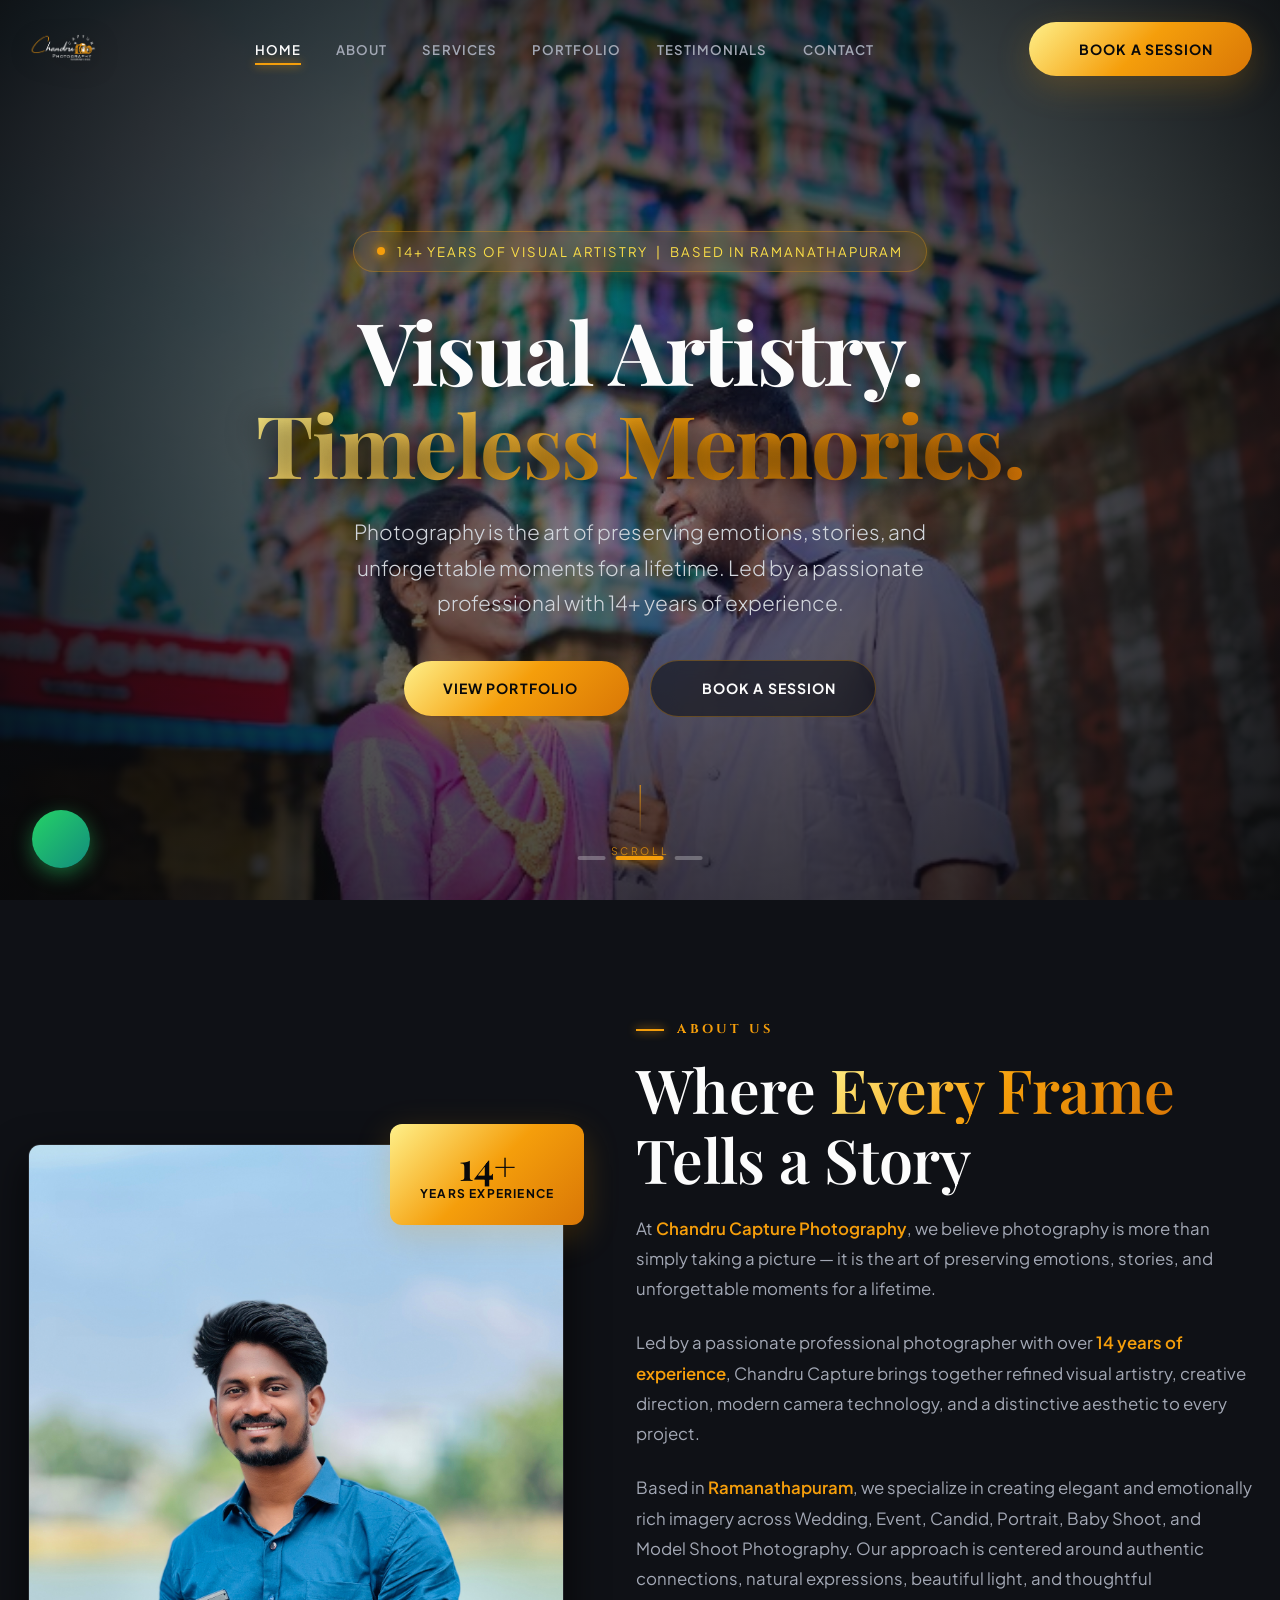
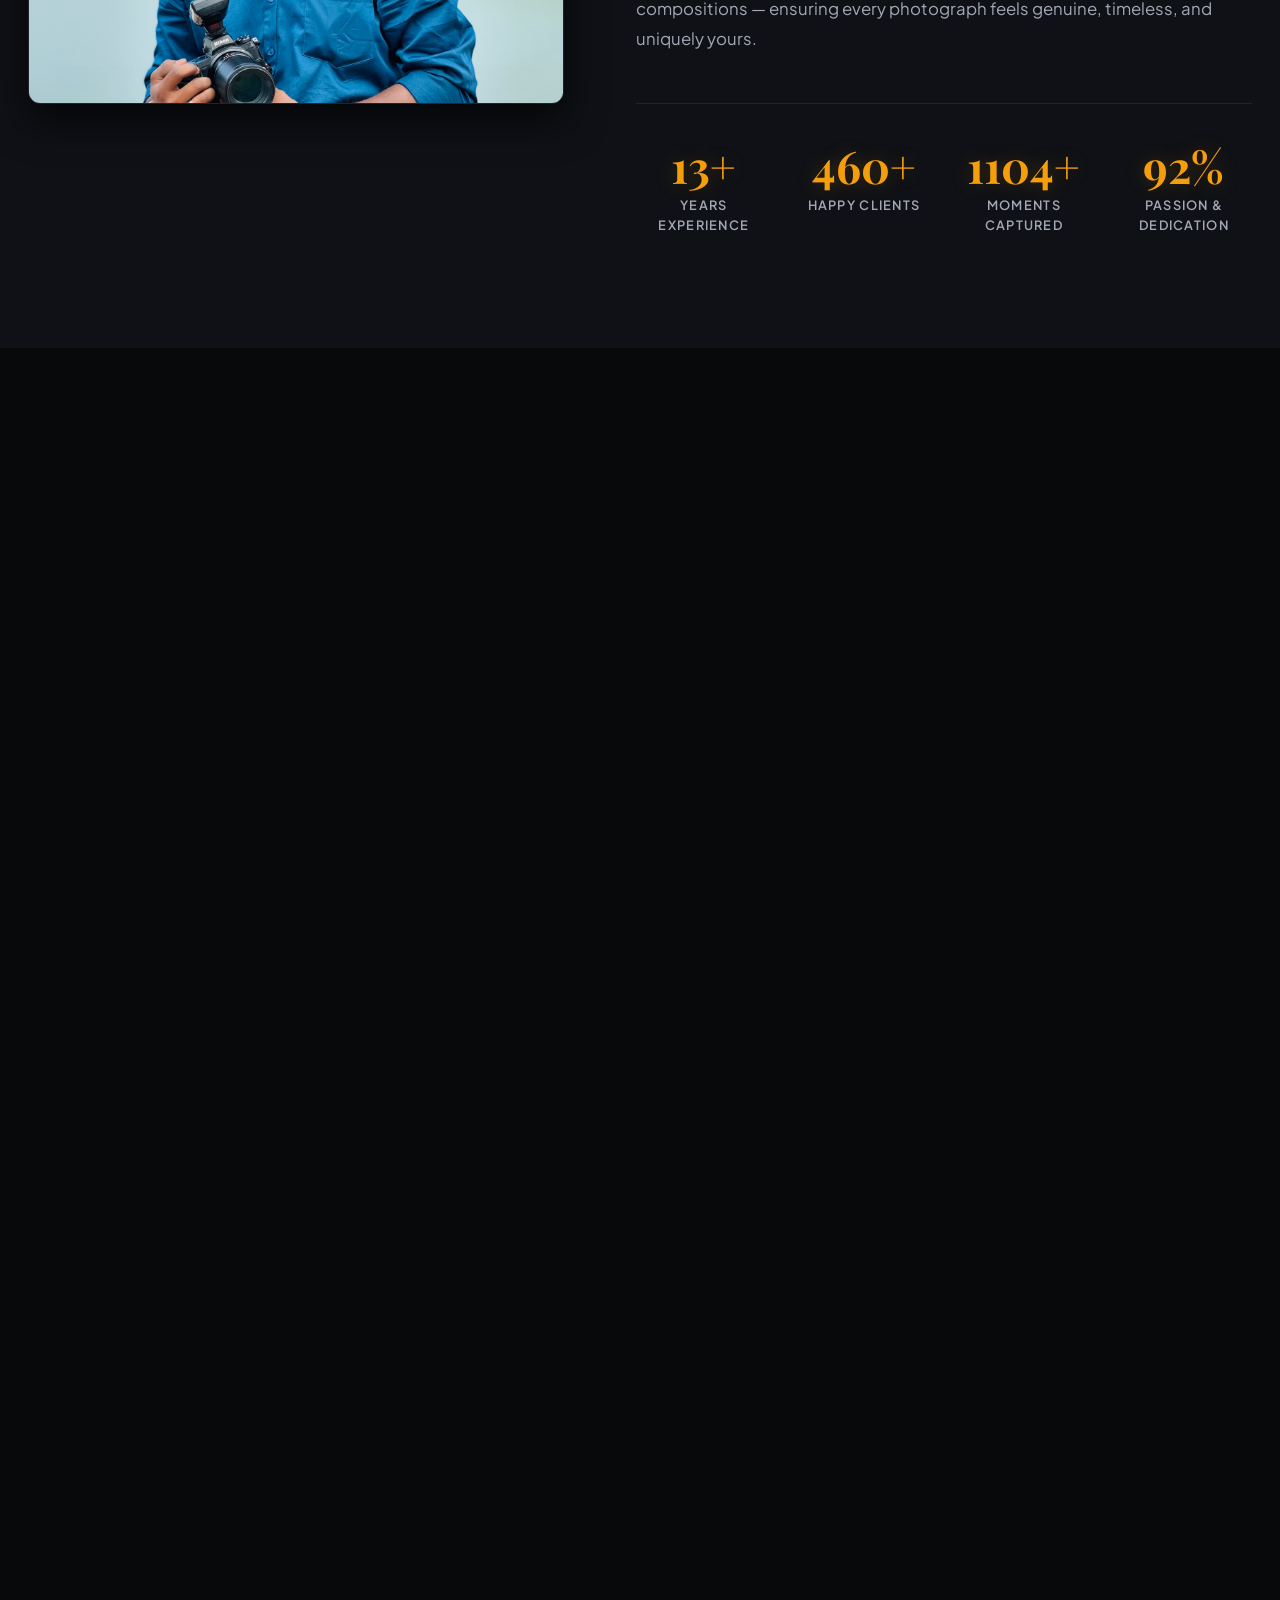
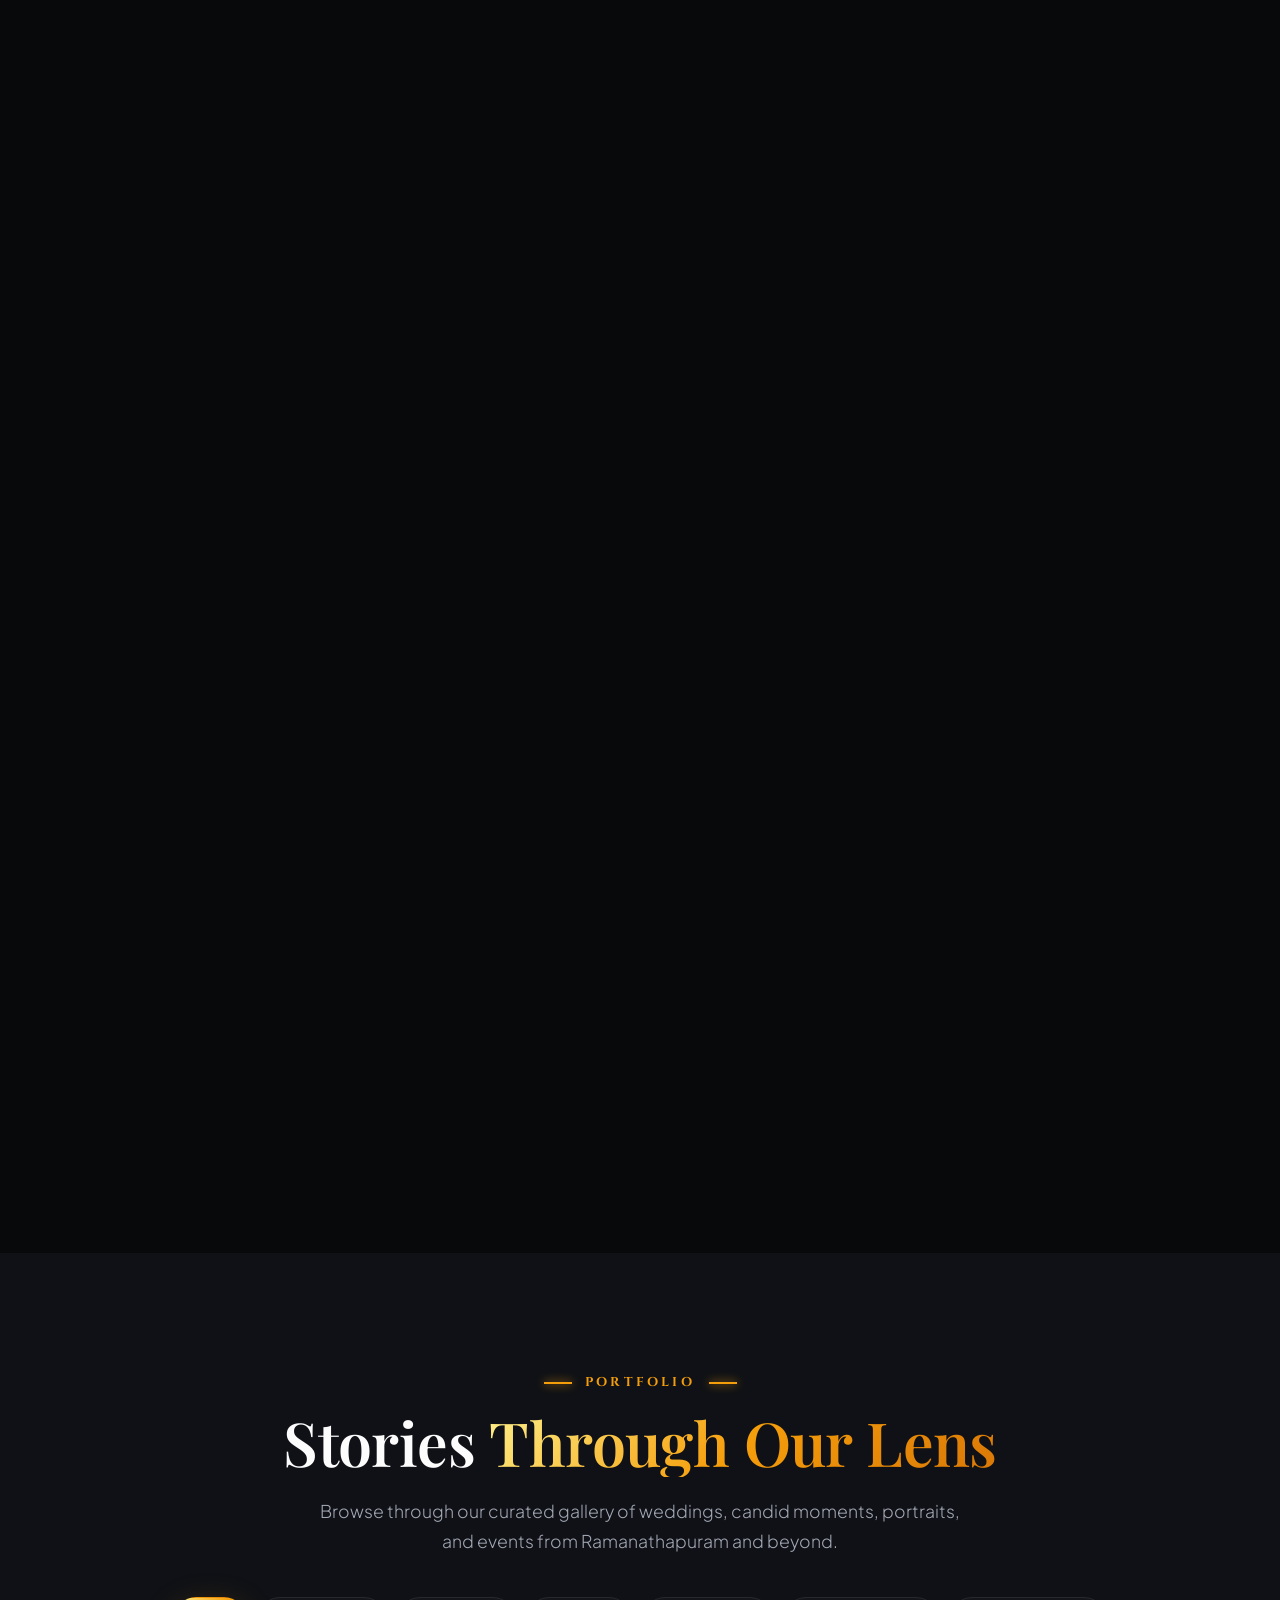
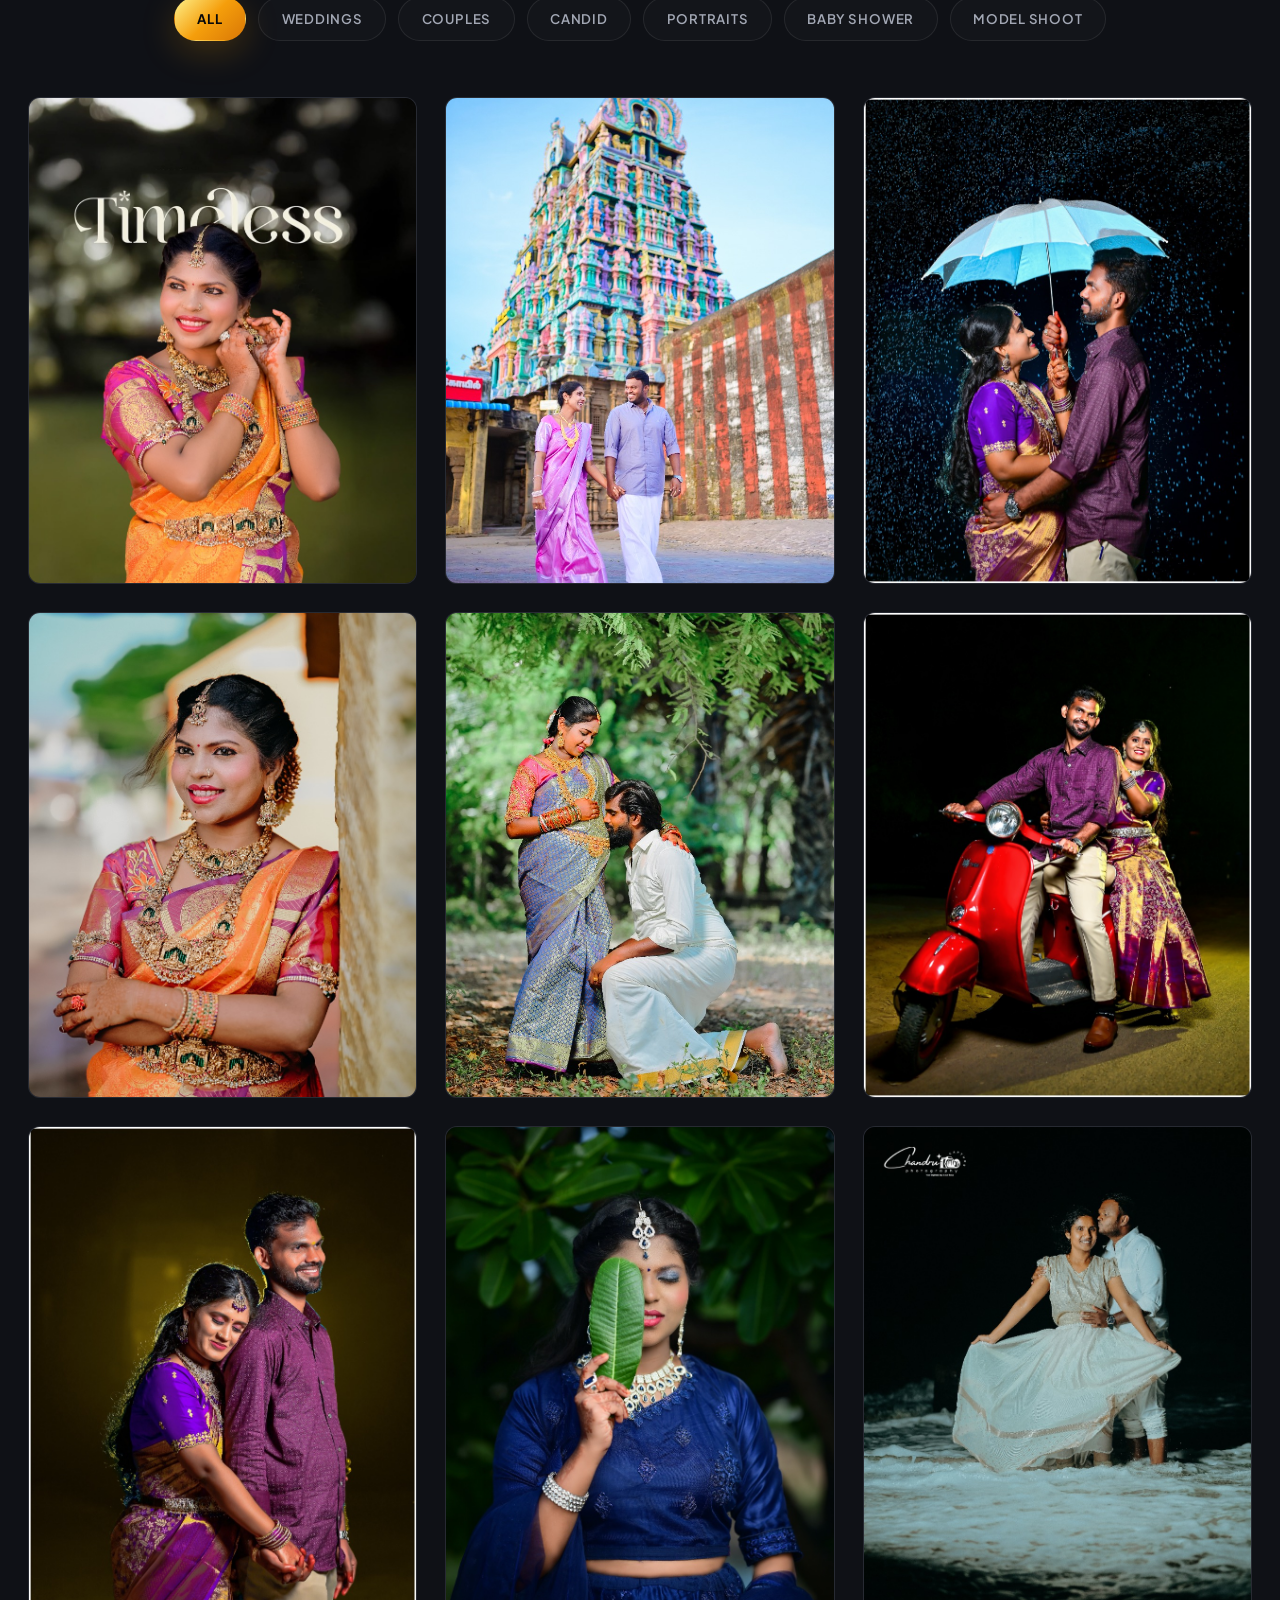
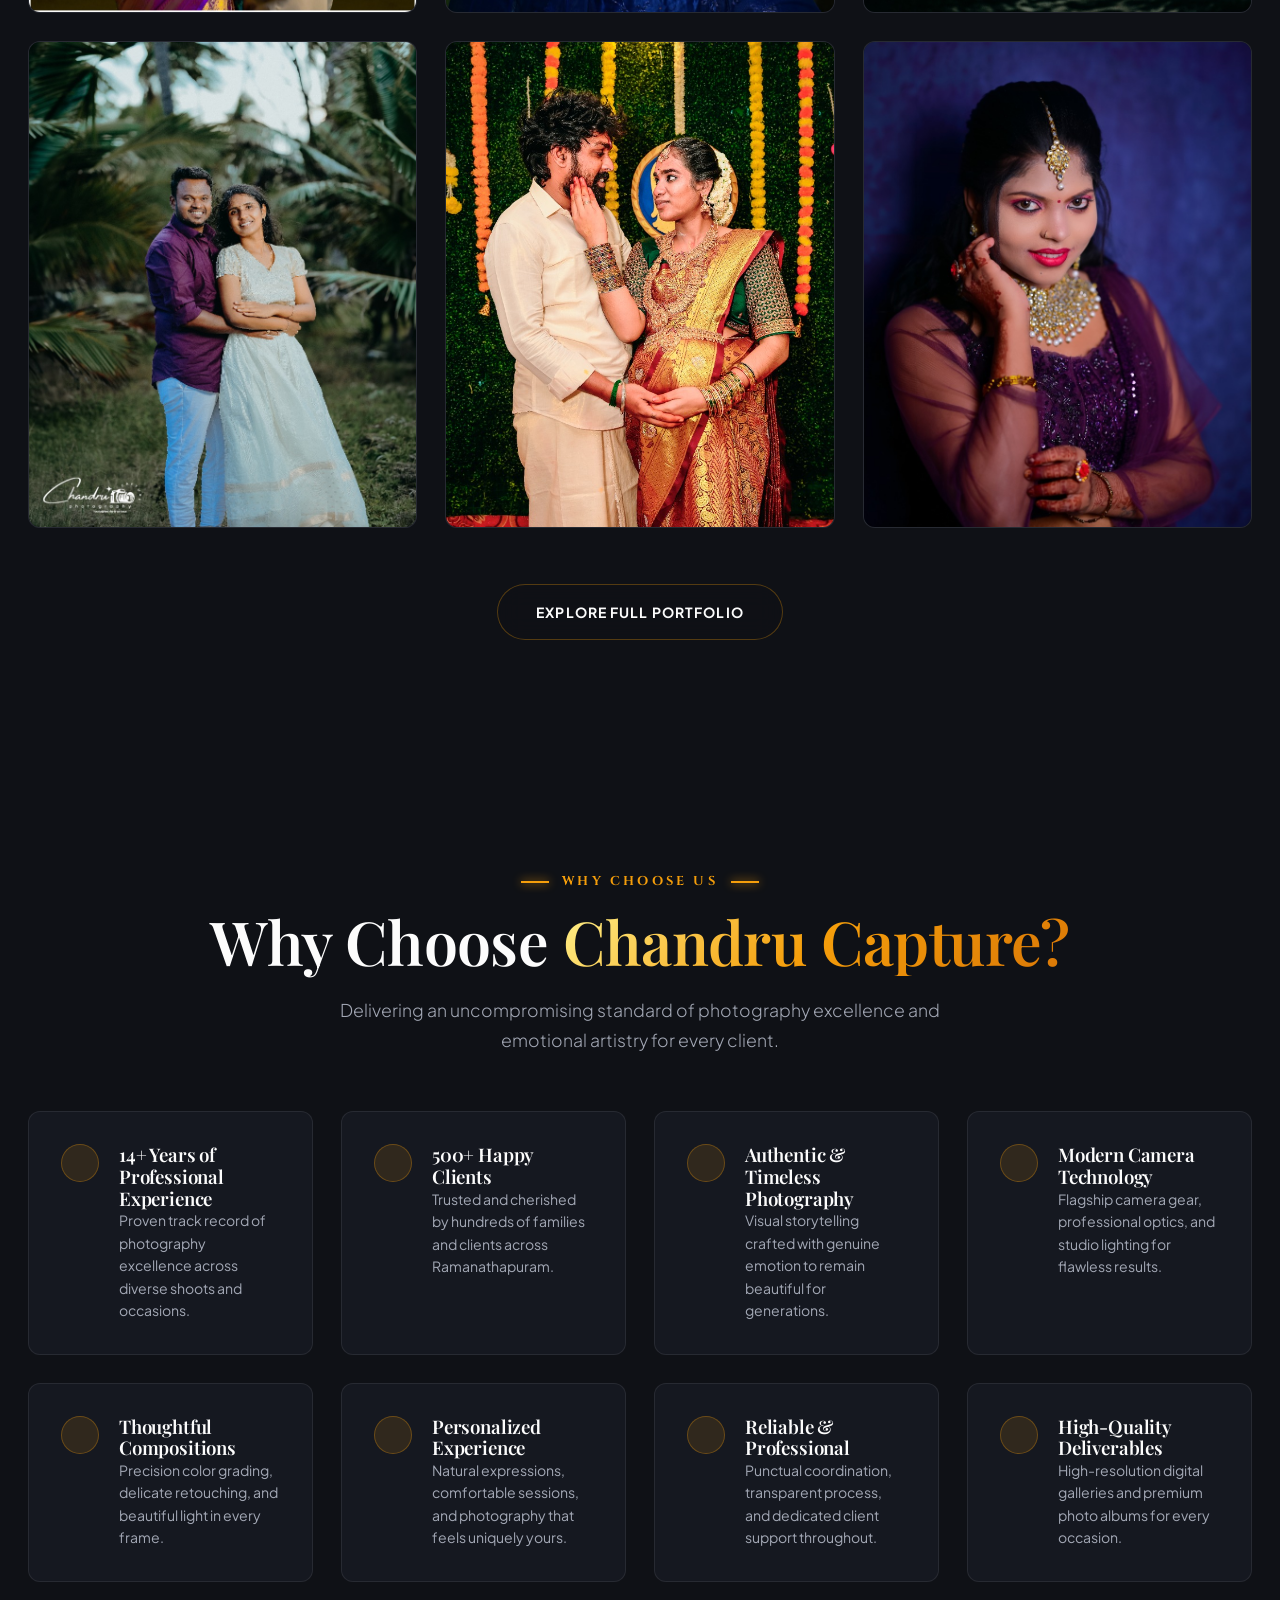
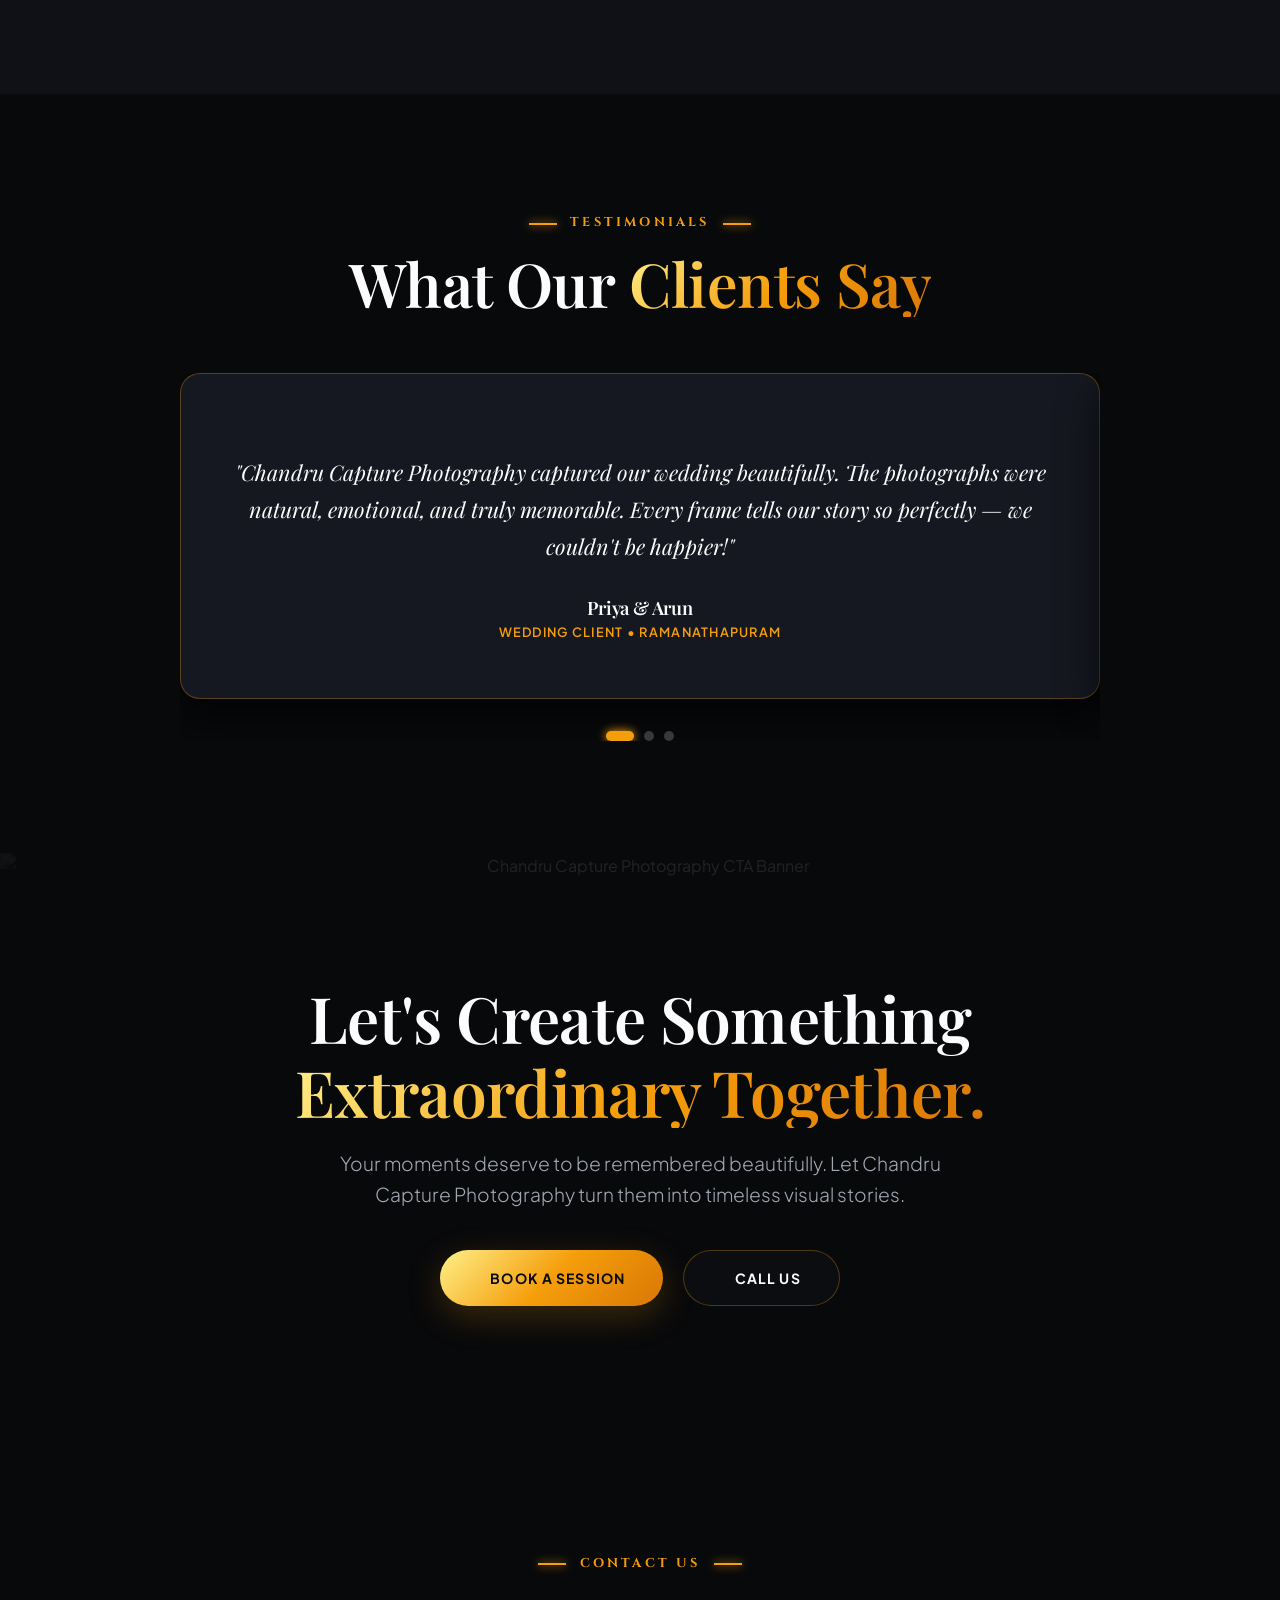
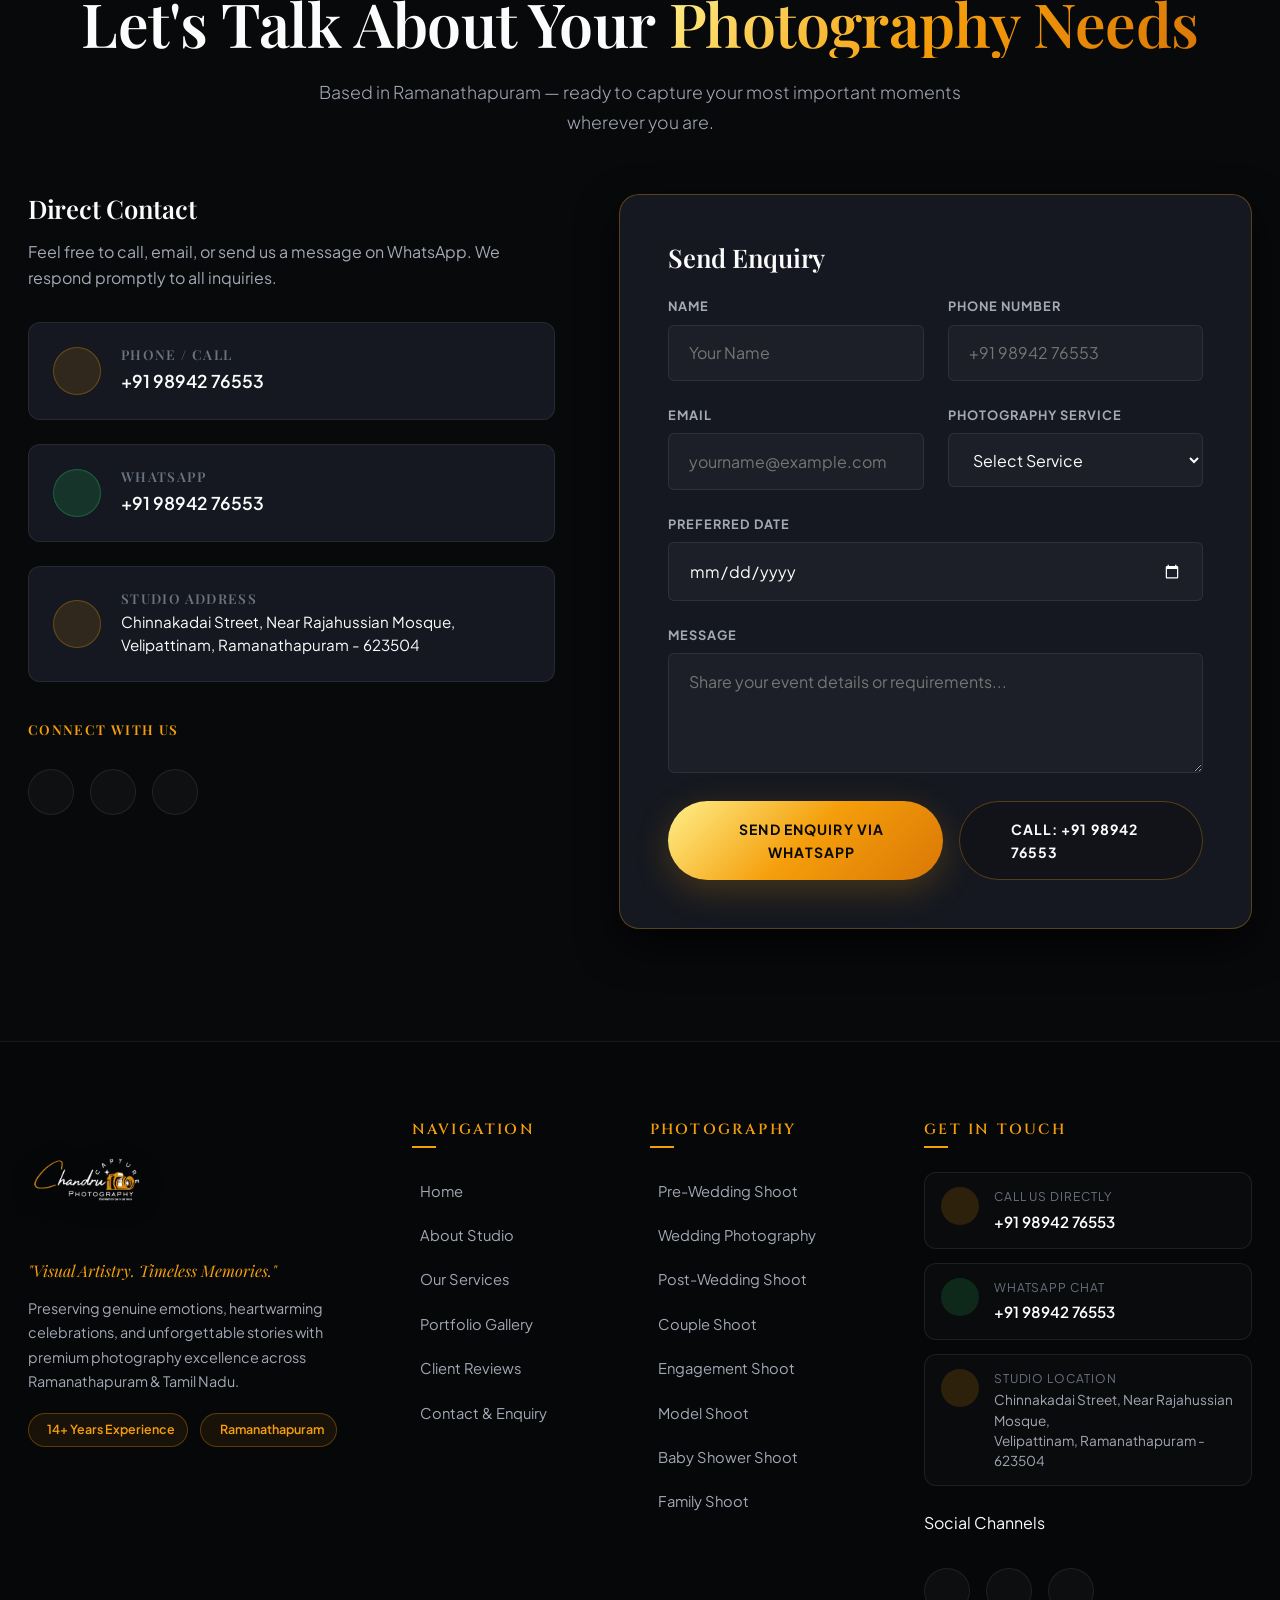
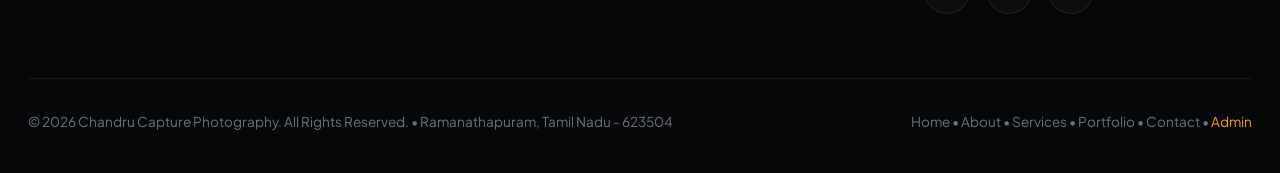
==== Chandru Photography/index.html @ df02c51a "Add files via upload" ====
<!DOCTYPE html>
<html lang="en">
<head>
  <meta charset="UTF-8">
  <meta name="viewport" content="width=device-width, initial-scale=1.0">

  <!-- SEO Meta Tags -->
  <title>Chandru Capture Photography | Visual Artistry. Timeless Memories.</title>
  <meta name="description" content="Chandru Capture Photography — 14+ Years of Visual Artistry. Based in Ramanathapuram. Specializing in Wedding, Candid, Portrait, Baby Shoot, Event & Model Shoot Photography.">
  <meta name="keywords" content="Chandru Capture Photography, Ramanathapuram Photographer, Wedding Photography, Candid Photography, Portrait Studio, Baby Shoot, Model Shoot, Event Photographer">
  <meta name="author" content="Chandru Capture Photography">

  <!-- OpenGraph Social Tags -->
  <meta property="og:title" content="Chandru Capture Photography | Visual Artistry. Timeless Memories.">
  <meta property="og:description" content="14+ Years of Experience. Preserving emotions, stories, and unforgettable moments for a lifetime.">
  <meta property="og:image" content="https://images.unsplash.com/photo-1519741497674-611481863552?auto=format&fit=crop&w=1600&q=80">
  <meta property="og:type" content="website">

  <!-- Stylesheet & Icons -->
  <link rel="stylesheet" href="styles.css?v=3.0">
  <link rel="stylesheet" href="https://cdn.jsdelivr.net/npm/remixicon@3.5.0/fonts/remixicon.css">
</head>
<body>

  <!-- ==========================================================================
       1. NAVIGATION BAR
       ========================================================================== -->
  <header class="navbar" id="mainNav">
    <div class="container nav-container">
      <a href="#home" class="logo-brand">
        <img src="assets/logo.png" alt="Chandru Capture Photography Logo" class="brand-logo-img">
      </a>

      <nav>
        <ul class="nav-links">
          <li><a href="#home" class="active">Home</a></li>
          <li><a href="#about">About</a></li>
          <li><a href="#services">Services</a></li>
          <li><a href="#portfolio">Portfolio</a></li>
          <li><a href="#testimonials">Testimonials</a></li>
          <li><a href="#contact">Contact</a></li>
        </ul>
      </nav>

      <div class="nav-actions">
        <button class="btn btn-primary open-booking-modal" id="navBookBtn"><i class="ri-phone-fill"></i> Book a Session</button>
        <button class="hamburger" aria-label="Toggle navigation menu" id="hamburgerBtn">
          <span></span>
          <span></span>
          <span></span>
        </button>
      </div>
    </div>
  </header>

  <!-- Mobile Menu Drawer -->
  <div class="mobile-menu" id="mobileMenu">
    <a href="#home" class="logo-brand" style="margin-bottom: 2rem;">
      <img src="assets/logo.png" alt="Chandru Capture Photography Logo" class="brand-logo-img" style="height: 70px;">
    </a>
    <ul class="mobile-nav-links">
      <li><a href="#home">Home</a></li>
      <li><a href="#about">About</a></li>
      <li><a href="#services">Services</a></li>
      <li><a href="#portfolio">Portfolio</a></li>
      <li><a href="#testimonials">Testimonials</a></li>
      <li><a href="#contact">Contact</a></li>
    </ul>
    <div style="margin-top: 2rem;">
      <button class="btn btn-primary open-booking-modal" style="width: 100%;"><i class="ri-phone-fill"></i> Book a Session</button>
    </div>
  </div>

  <!-- ==========================================================================
       2. HERO SECTION
       ========================================================================== -->
  <section id="home" class="hero">
    <div class="hero-slider" id="heroSlider">
      <div class="hero-slide active">
        <img src="assets/hero-slide-1.jpg" alt="Chandru Capture Photography - Rain Umbrella Couple Portrait">
      </div>
      <div class="hero-slide">
        <img src="assets/hero-slide-2.jpg" alt="Chandru Capture Photography - Silhouette Portrait">
      </div>
      <div class="hero-slide">
        <img src="assets/hero-slide-3.jpg" alt="Chandru Capture Photography - Ocean Bliss Beach Shoot">
      </div>
    </div>
    <div class="hero-overlay"></div>

    <div class="container">
      <div class="hero-content reveal active">
        <div class="hero-badge">
          <div class="pulse-dot"></div>
          <span>14+ Years of Visual Artistry &nbsp;|&nbsp; Based in Ramanathapuram</span>
        </div>
        <h1 class="hero-title">
          Visual Artistry.<br><span class="gold-text">Timeless Memories.</span>
        </h1>
        <p class="hero-subtitle">
          Photography is the art of preserving emotions, stories, and unforgettable moments for a lifetime. Led by a passionate professional with 14+ years of experience.
        </p>
        <div class="hero-buttons">
          <a href="#portfolio" class="btn btn-primary">View Portfolio <i class="ri-arrow-right-line"></i></a>
          <button class="btn btn-outline open-booking-modal"><i class="ri-phone-fill"></i> Book a Session</button>
        </div>
      </div>
    </div>

    <!-- Hero Slider Dots / Indicators -->
    <div class="hero-indicators" id="heroIndicators">
      <button class="hero-dot active" data-slide="0" aria-label="Go to Slide 1"></button>
      <button class="hero-dot" data-slide="1" aria-label="Go to Slide 2"></button>
      <button class="hero-dot" data-slide="2" aria-label="Go to Slide 3"></button>
    </div>

    <!-- Hero scroll indicator -->
    <div class="hero-scroll-hint">
      <div class="scroll-line"></div>
      <span>Scroll</span>
    </div>
  </section>

  <!-- ==========================================================================
       3. ABOUT CHANDRU CAPTURE PHOTOGRAPHY
       ========================================================================== -->
  <section id="about" class="section-padding" style="background: var(--bg-surface);">
    <div class="container">
      <div class="about-grid">
        <div class="about-img-container reveal">
          <img src="assets/owner.jpg" alt="Chandru — Founder, Chandru Capture Photography" style="object-position: center top;">
          <div class="about-badge">
            <div class="num">14+</div>
            <div class="lbl">Years Experience</div>
          </div>
        </div>

        <div class="about-text reveal">
          <span class="section-tag">About Us</span>
          <h2 class="section-title">Where <span class="gold-text">Every Frame</span> Tells a Story</h2>
          <p>
            At <strong>Chandru Capture Photography</strong>, we believe photography is more than simply taking a picture — it is the art of preserving emotions, stories, and unforgettable moments for a lifetime.
          </p>
          <p>
            Led by a passionate professional photographer with over <strong>14 years of experience</strong>, Chandru Capture brings together refined visual artistry, creative direction, modern camera technology, and a distinctive aesthetic to every project.
          </p>
          <p>
            Based in <strong>Ramanathapuram</strong>, we specialize in creating elegant and emotionally rich imagery across Wedding, Event, Candid, Portrait, Baby Shoot, and Model Shoot Photography. Our approach is centered around authentic connections, natural expressions, beautiful light, and thoughtful compositions — ensuring every photograph feels genuine, timeless, and uniquely yours.
          </p>

          <!-- Animated Counters Grid -->
          <div class="stats-grid">
            <div class="stat-item">
              <div class="stat-number" data-target="14" data-suffix="+">0</div>
              <div class="stat-label">Years Experience</div>
            </div>
            <div class="stat-item">
              <div class="stat-number" data-target="500" data-suffix="+">0</div>
              <div class="stat-label">Happy Clients</div>
            </div>
            <div class="stat-item">
              <div class="stat-number" data-target="1200" data-suffix="+">0</div>
              <div class="stat-label">Moments Captured</div>
            </div>
            <div class="stat-item">
              <div class="stat-number" data-target="100" data-suffix="%">0</div>
              <div class="stat-label">Passion & Dedication</div>
            </div>
          </div>
        </div>
      </div>
    </div>
  </section>

  <!-- ==========================================================================
       4. SERVICES SECTION
       ========================================================================== -->
  <section id="services" class="section-padding">
    <div class="container">
      <div class="text-center reveal">
        <span class="section-tag">Services</span>
        <h2 class="section-title">Photography <span class="gold-text">Services</span></h2>
        <p class="section-subtitle" style="margin: 0 auto;">
          From intimate moments to grand celebrations — we transform real emotions into extraordinary visual stories.
        </p>
      </div>

      <div class="services-grid">
        <!-- Service 1: Pre-Wedding Shoot -->
        <div class="service-card reveal">
          <div class="service-image" data-full-img="assets/service-pre-wedding.jpg" data-title="Pre-Wedding Shoot" data-category="Outdoor Couple Story">
            <img src="assets/service-pre-wedding.jpg" alt="Pre-Wedding Shoot - Chandru Capture Photography" style="object-position: center 15%;">
            <div class="service-image-zoom"><i class="ri-zoom-in-line"></i></div>
          </div>
          <div class="service-body">
            <h3 class="service-title">Pre-Wedding Shoot</h3>
            <p class="service-desc">
              Romantic, cinematic, and personalized outdoor pre-wedding photography capturing your love story before the wedding day.
            </p>
            <a href="#contact" class="service-link open-booking-modal">Book Now <i class="ri-arrow-right-s-line"></i></a>
          </div>
        </div>

        <!-- Service 2: Wedding Photography -->
        <div class="service-card reveal">
          <div class="service-image" data-full-img="assets/service-wedding.jpg" data-title="Wedding Photography" data-category="Sacred Muhurtham Bliss">
            <img src="assets/service-wedding.jpg" alt="Wedding Photography - Chandru Capture Photography" style="object-position: center 30%;">
            <div class="service-image-zoom"><i class="ri-zoom-in-line"></i></div>
          </div>
          <div class="service-body">
            <h3 class="service-title">Wedding Photography</h3>
            <p class="service-desc">
              Grand traditional rituals, sacred thali muhurtham ceremonies, and heartfelt celebrations captured with exquisite luxury detail.
            </p>
            <a href="#contact" class="service-link open-booking-modal">Book Now <i class="ri-arrow-right-s-line"></i></a>
          </div>
        </div>

        <!-- Service 3: Post-Wedding Shoot -->
        <div class="service-card reveal">
          <div class="service-image" data-full-img="assets/service-post-wedding.jpg" data-title="Post-Wedding Shoot" data-category="Newlywed Grace & Harmony">
            <img src="assets/service-post-wedding.jpg" alt="Post-Wedding Shoot - Chandru Capture Photography" style="object-position: center 20%;">
            <div class="service-image-zoom"><i class="ri-zoom-in-line"></i></div>
          </div>
          <div class="service-body">
            <h3 class="service-title">Post-Wedding Shoot</h3>
            <p class="service-desc">
              Intimate, serene, and elegant newlywed couple portrait sessions celebrating the timeless beginning of your married life.
            </p>
            <a href="#contact" class="service-link open-booking-modal">Book Now <i class="ri-arrow-right-s-line"></i></a>
          </div>
        </div>

        <!-- Service 4: Couple Shoot -->
        <div class="service-card reveal">
          <div class="service-image" data-full-img="assets/service-couple-shoot.jpg" data-title="Couple Shoot" data-category="Creative Rain Romance">
            <img src="assets/service-couple-shoot.jpg" alt="Couple Shoot - Chandru Capture Photography" style="object-position: center 25%;">
            <div class="service-image-zoom"><i class="ri-zoom-in-line"></i></div>
          </div>
          <div class="service-body">
            <h3 class="service-title">Couple Shoot</h3>
            <p class="service-desc">
              Creative and artistic couple shoots with breathtaking rain effects, ambient night lighting, and romantic concepts.
            </p>
            <a href="#contact" class="service-link open-booking-modal">Book Now <i class="ri-arrow-right-s-line"></i></a>
          </div>
        </div>

        <!-- Service 5: Engagement Shoot -->
        <div class="service-card reveal">
          <div class="service-image" data-full-img="assets/service-engagement.jpg" data-title="Engagement Shoot" data-category="Ring Promises & Blessings">
            <img src="assets/service-engagement.jpg" alt="Engagement Shoot - Chandru Capture Photography" style="object-position: center 20%;">
            <div class="service-image-zoom"><i class="ri-zoom-in-line"></i></div>
          </div>
          <div class="service-body">
            <h3 class="service-title">Engagement Shoot</h3>
            <p class="service-desc">
              Preserving the sparkle of ring exchange ceremonies, joyous family blessings, and the promise of a lifetime together.
            </p>
            <a href="#contact" class="service-link open-booking-modal">Book Now <i class="ri-arrow-right-s-line"></i></a>
          </div>
        </div>

        <!-- Service 6: Model Shoot -->
        <div class="service-card reveal">
          <div class="service-image" data-full-img="assets/service-model-shoot.jpg" data-title="Model Shoot" data-category="Temple Heritage Elegance">
            <img src="assets/service-model-shoot.jpg" alt="Model Shoot - Chandru Capture Photography" style="object-position: center 15%;">
            <div class="service-image-zoom"><i class="ri-zoom-in-line"></i></div>
          </div>
          <div class="service-body">
            <h3 class="service-title">Model Shoot</h3>
            <p class="service-desc">
              High-fashion, traditional elegance, and editorial portfolio photography with professional lighting and creative direction.
            </p>
            <a href="#contact" class="service-link open-booking-modal">Book Now <i class="ri-arrow-right-s-line"></i></a>
          </div>
        </div>

        <!-- Service 7: Baby Shower Shoot -->
        <div class="service-card reveal">
          <div class="service-image" data-full-img="assets/service-baby-shower.jpg" data-title="Baby Shower Shoot" data-category="Valaikappu Maternal Glow">
            <img src="assets/service-baby-shower.jpg" alt="Baby Shower Shoot - Chandru Capture Photography" style="object-position: center 20%;">
            <div class="service-image-zoom"><i class="ri-zoom-in-line"></i></div>
          </div>
          <div class="service-body">
            <h3 class="service-title">Baby Shower</h3>
            <p class="service-desc">
              Heartwarming Valaikappu & Seemantham celebrations capturing the pure maternal glow and sacred family blessings.
            </p>
            <a href="#contact" class="service-link open-booking-modal">Book Now <i class="ri-arrow-right-s-line"></i></a>
          </div>
        </div>

        <!-- Service 8: Family Shoot -->
        <div class="service-card reveal">
          <div class="service-image" data-full-img="assets/service-family-shoot.jpg" data-title="Family Shoot" data-category="Generations of Love">
            <img src="assets/service-family-shoot.jpg" alt="Family Shoot - Chandru Capture Photography" style="object-position: center 35%;">
            <div class="service-image-zoom"><i class="ri-zoom-in-line"></i></div>
          </div>
          <div class="service-body">
            <h3 class="service-title">Family Shoot</h3>
            <p class="service-desc">
              Timeless multi-generational family portraits and reunion memories framed with genuine warmth, unity, and love.
            </p>
            <a href="#contact" class="service-link open-booking-modal">Book Now <i class="ri-arrow-right-s-line"></i></a>
          </div>
        </div>
      </div>
    </div>
  </section>

  <!-- ==========================================================================
       5. FEATURED PORTFOLIO
       ========================================================================== -->
  <section id="portfolio" class="section-padding" style="background: var(--bg-surface);">
    <div class="container">
      <div class="text-center reveal">
        <span class="section-tag">Portfolio</span>
        <h2 class="section-title">Stories <span class="gold-text">Through Our Lens</span></h2>
        <p class="section-subtitle" style="margin: 0 auto;">
          Browse through our curated gallery of weddings, candid moments, portraits, and events from Ramanathapuram and beyond.
        </p>
      </div>

      <!-- Filter Buttons -->
      <div class="portfolio-filters reveal">
        <button class="filter-btn active" data-filter="all">All</button>
        <button class="filter-btn" data-filter="weddings">Weddings</button>
        <button class="filter-btn" data-filter="couples">Couples</button>
        <button class="filter-btn" data-filter="candid">Candid</button>
        <button class="filter-btn" data-filter="portraits">Portraits</button>
        <button class="filter-btn" data-filter="baby">Baby Shower</button>
        <button class="filter-btn" data-filter="model">Model Shoot</button>
      </div>

      <!-- Gallery Grid -->
      <div class="portfolio-gallery">
        <!-- Item 1 - Timeless Saree Bride -->
        <div class="gallery-item reveal" data-category="portraits">
          <img src="assets/portfolio-timeless-bride.jpg" alt="Timeless Bride Portrait - Chandru Capture Photography">
          <div class="gallery-overlay">
            <span class="gallery-category">Portraits</span>
            <h3 class="gallery-title">The Timeless Saree Bride</h3>
          </div>
          <div class="gallery-zoom-icon"><i class="ri-zoom-in-line"></i></div>
        </div>

        <!-- Item 2 - Temple Gopuram Couple Walk -->
        <div class="gallery-item reveal" data-category="weddings">
          <img src="assets/portfolio-temple-walk.jpg" alt="Temple Gopuram Couple Walk - Chandru Capture Photography">
          <div class="gallery-overlay">
            <span class="gallery-category">Weddings</span>
            <h3 class="gallery-title">Temple Gopuram Couple Walk</h3>
          </div>
          <div class="gallery-zoom-icon"><i class="ri-zoom-in-line"></i></div>
        </div>

        <!-- Item 3 - Night Rain Umbrella Shoot -->
        <div class="gallery-item reveal" data-category="couples">
          <img src="assets/portfolio-night-rain.jpg" alt="Midnight Rain Couple Shoot - Chandru Capture Photography">
          <div class="gallery-overlay">
            <span class="gallery-category">Couples</span>
            <h3 class="gallery-title">Midnight Rain Umbrella Romance</h3>
          </div>
          <div class="gallery-zoom-icon"><i class="ri-zoom-in-line"></i></div>
        </div>

        <!-- Item 4 - Temple Pillar Bridal Portrait -->
        <div class="gallery-item reveal" data-category="portraits">
          <img src="assets/portfolio-temple-bride.jpg" alt="Temple Pillar Bridal Portrait - Chandru Capture Photography">
          <div class="gallery-overlay">
            <span class="gallery-category">Portraits</span>
            <h3 class="gallery-title">Temple Pillar Royal Bride</h3>
          </div>
          <div class="gallery-zoom-icon"><i class="ri-zoom-in-line"></i></div>
        </div>

        <!-- Item 5 - Outdoor Maternity Shoot -->
        <div class="gallery-item reveal" data-category="baby">
          <img src="assets/portfolio-outdoor-maternity.jpg" alt="Outdoor Maternity Shoot - Chandru Capture Photography">
          <div class="gallery-overlay">
            <span class="gallery-category">Baby Shower</span>
            <h3 class="gallery-title">Outdoor Maternity Serenity</h3>
          </div>
          <div class="gallery-zoom-icon"><i class="ri-zoom-in-line"></i></div>
        </div>

        <!-- Item 6 - Retro Scooter Couple Shoot -->
        <div class="gallery-item reveal" data-category="candid">
          <img src="assets/portfolio-scooter-couple.jpg" alt="Retro Scooter Couple Shoot - Chandru Capture Photography">
          <div class="gallery-overlay">
            <span class="gallery-category">Candid</span>
            <h3 class="gallery-title">Retro Scooter Romance</h3>
          </div>
          <div class="gallery-zoom-icon"><i class="ri-zoom-in-line"></i></div>
        </div>

        <!-- Item 7 - Romantic Couple Close Portrait -->
        <div class="gallery-item reveal" data-category="couples">
          <img src="assets/portfolio-romantic-couple.jpg" alt="Romantic Couple Portrait - Chandru Capture Photography">
          <div class="gallery-overlay">
            <span class="gallery-category">Couples</span>
            <h3 class="gallery-title">Pure Chemistry & Love</h3>
          </div>
          <div class="gallery-zoom-icon"><i class="ri-zoom-in-line"></i></div>
        </div>

        <!-- Item 8 - Editorial Leaf Model Portrait -->
        <div class="gallery-item reveal" data-category="model">
          <img src="assets/portfolio-leaf-portrait.jpg" alt="Editorial Fashion Leaf Portrait - Chandru Capture Photography">
          <div class="gallery-overlay">
            <span class="gallery-category">Model Shoot</span>
            <h3 class="gallery-title">Artistic Leaf Portrait</h3>
          </div>
          <div class="gallery-zoom-icon"><i class="ri-zoom-in-line"></i></div>
        </div>

        <!-- Item 9 - Midnight Ocean Shoreline Couple Shoot -->
        <div class="gallery-item reveal" data-category="candid">
          <img src="assets/portfolio-beach-shoot.jpg" alt="Midnight Ocean Shoreline Couple Shoot - Chandru Capture Photography">
          <div class="gallery-overlay">
            <span class="gallery-category">Candid</span>
            <h3 class="gallery-title">Midnight Ocean Bliss</h3>
          </div>
          <div class="gallery-zoom-icon"><i class="ri-zoom-in-line"></i></div>
        </div>

        <!-- Item 10 - Outdoor Greenery Couple Shoot -->
        <div class="gallery-item reveal" data-category="candid">
          <img src="assets/portfolio-outdoor-couple.jpg" alt="Outdoor Coconut Grove Couple Shoot - Chandru Capture Photography">
          <div class="gallery-overlay">
            <span class="gallery-category">Candid</span>
            <h3 class="gallery-title">Timeless Greenery Love</h3>
          </div>
          <div class="gallery-zoom-icon"><i class="ri-zoom-in-line"></i></div>
        </div>

        <!-- Item 11 - Seemantham Couple Blessings -->
        <div class="gallery-item reveal" data-category="baby">
          <img src="assets/portfolio-seemantham-couple.jpg" alt="Seemantham Couple Blessings - Chandru Capture Photography">
          <div class="gallery-overlay">
            <span class="gallery-category">Baby Shower</span>
            <h3 class="gallery-title">Floral Seemantham Blessings</h3>
          </div>
          <div class="gallery-zoom-icon"><i class="ri-zoom-in-line"></i></div>
        </div>

        <!-- Item 12 - Radiant Purple Bride Portrait -->
        <div class="gallery-item reveal" data-category="portraits">
          <img src="assets/portfolio-bridal-portrait.jpg" alt="Bridal Portrait Shoot - Chandru Capture Photography">
          <div class="gallery-overlay">
            <span class="gallery-category">Portraits</span>
            <h3 class="gallery-title">The Radiant Purple Bride</h3>
          </div>
          <div class="gallery-zoom-icon"><i class="ri-zoom-in-line"></i></div>
        </div>
      </div>

      <div class="text-center" style="margin-top: 3.5rem;">
        <button class="btn btn-outline open-booking-modal">Explore Full Portfolio</button>
      </div>
    </div>
  </section>


  <!-- ==========================================================================
       7. WHY CHOOSE US
       ========================================================================== -->
  <section class="section-padding" style="background: var(--bg-surface);">
    <div class="container">
      <div class="text-center reveal">
        <span class="section-tag">Why Choose Us</span>
        <h2 class="section-title">Why Choose <span class="gold-text">Chandru Capture?</span></h2>
        <p class="section-subtitle" style="margin: 0 auto;">
          Delivering an uncompromising standard of photography excellence and emotional artistry for every client.
        </p>
      </div>

      <div class="why-grid">
        <div class="why-card reveal">
          <div class="why-icon"><i class="ri-check-line"></i></div>
          <div class="why-text">
            <h3>14+ Years of Professional Experience</h3>
            <p>Proven track record of photography excellence across diverse shoots and occasions.</p>
          </div>
        </div>

        <div class="why-card reveal">
          <div class="why-icon"><i class="ri-check-line"></i></div>
          <div class="why-text">
            <h3>500+ Happy Clients</h3>
            <p>Trusted and cherished by hundreds of families and clients across Ramanathapuram.</p>
          </div>
        </div>

        <div class="why-card reveal">
          <div class="why-icon"><i class="ri-check-line"></i></div>
          <div class="why-text">
            <h3>Authentic & Timeless Photography</h3>
            <p>Visual storytelling crafted with genuine emotion to remain beautiful for generations.</p>
          </div>
        </div>

        <div class="why-card reveal">
          <div class="why-icon"><i class="ri-check-line"></i></div>
          <div class="why-text">
            <h3>Modern Camera Technology</h3>
            <p>Flagship camera gear, professional optics, and studio lighting for flawless results.</p>
          </div>
        </div>

        <div class="why-card reveal">
          <div class="why-icon"><i class="ri-check-line"></i></div>
          <div class="why-text">
            <h3>Thoughtful Compositions</h3>
            <p>Precision color grading, delicate retouching, and beautiful light in every frame.</p>
          </div>
        </div>

        <div class="why-card reveal">
          <div class="why-icon"><i class="ri-check-line"></i></div>
          <div class="why-text">
            <h3>Personalized Experience</h3>
            <p>Natural expressions, comfortable sessions, and photography that feels uniquely yours.</p>
          </div>
        </div>

        <div class="why-card reveal">
          <div class="why-icon"><i class="ri-check-line"></i></div>
          <div class="why-text">
            <h3>Reliable & Professional</h3>
            <p>Punctual coordination, transparent process, and dedicated client support throughout.</p>
          </div>
        </div>

        <div class="why-card reveal">
          <div class="why-icon"><i class="ri-check-line"></i></div>
          <div class="why-text">
            <h3>High-Quality Deliverables</h3>
            <p>High-resolution digital galleries and premium photo albums for every occasion.</p>
          </div>
        </div>
      </div>
    </div>
  </section>

  <!-- ==========================================================================
       8. TESTIMONIALS
       ========================================================================== -->
  <section id="testimonials" class="section-padding">
    <div class="container">
      <div class="text-center reveal">
        <span class="section-tag">Testimonials</span>
        <h2 class="section-title">What Our <span class="gold-text">Clients Say</span></h2>
      </div>

      <div class="testimonials-wrapper reveal">
        <div class="testimonials-track">
          <!-- Card 1 -->
          <div class="testimonial-card">
            <div class="testimonial-stars">
              <i class="ri-star-fill"></i><i class="ri-star-fill"></i><i class="ri-star-fill"></i><i class="ri-star-fill"></i><i class="ri-star-fill"></i>
            </div>
            <p class="testimonial-quote">
              "Chandru Capture Photography captured our wedding beautifully. The photographs were natural, emotional, and truly memorable. Every frame tells our story so perfectly — we couldn't be happier!"
            </p>
            <div class="testimonial-author">
              <div class="author-info">
                <h3>Priya & Arun</h3>
                <p>Wedding Client • Ramanathapuram</p>
              </div>
            </div>
          </div>

          <!-- Card 2 -->
          <div class="testimonial-card">
            <div class="testimonial-stars">
              <i class="ri-star-fill"></i><i class="ri-star-fill"></i><i class="ri-star-fill"></i><i class="ri-star-fill"></i><i class="ri-star-fill"></i>
            </div>
            <p class="testimonial-quote">
              "Working with Chandru was an absolute joy! He captured our baby's milestones in the most adorable and heartfelt way. The lighting, the framing — everything was perfect and exceeded all expectations."
            </p>
            <div class="testimonial-author">
              <div class="author-info">
                <h3>Kavitha & Suresh</h3>
                <p>Baby Shoot Client • Madurai</p>
              </div>
            </div>
          </div>

          <!-- Card 3 -->
          <div class="testimonial-card">
            <div class="testimonial-stars">
              <i class="ri-star-fill"></i><i class="ri-star-fill"></i><i class="ri-star-fill"></i><i class="ri-star-fill"></i><i class="ri-star-fill"></i>
            </div>
            <p class="testimonial-quote">
              "14+ years of experience truly shows! Chandru delivered stunning portrait photographs for our event. Efficient, creative, and an extremely polished final output. Highly recommended to everyone!"
            </p>
            <div class="testimonial-author">
              <div class="author-info">
                <h3>Ramesh Kumar</h3>
                <p>Event Client • Ramanathapuram</p>
              </div>
            </div>
          </div>
        </div>

        <div class="testimonial-controls">
          <div class="testimonial-dots">
            <div class="dot active"></div>
            <div class="dot"></div>
            <div class="dot"></div>
          </div>
        </div>
      </div>
    </div>
  </section>

  <!-- ==========================================================================
       9. CALL TO ACTION
       ========================================================================== -->
  <section class="cta-banner">
    <div class="cta-bg">
      <img src="https://images.unsplash.com/photo-1511285560929-80b456fea0bc?auto=format&fit=crop&w=1800&q=90" alt="Chandru Capture Photography CTA Banner">
    </div>
    <div class="cta-overlay"></div>

    <div class="container reveal">
      <h2 class="cta-title">Let's Create Something <span class="gold-text">Extraordinary Together.</span></h2>
      <p class="cta-desc">
        Your moments deserve to be remembered beautifully. Let Chandru Capture Photography turn them into timeless visual stories.
      </p>
      <div style="display: flex; gap: 1.25rem; justify-content: center; flex-wrap: wrap;">
        <button class="btn btn-primary open-booking-modal"><i class="ri-phone-fill"></i> Book a Session</button>
        <a href="tel:+919894276553" class="btn btn-outline"><i class="ri-phone-fill"></i> Call Us</a>
      </div>
    </div>
  </section>

  <!-- ==========================================================================
       10. CONTACT / BOOKING SECTION
       ========================================================================== -->
  <section id="contact" class="section-padding">
    <div class="container">
      <div class="text-center reveal">
        <span class="section-tag">Contact Us</span>
        <h2 class="section-title">Let's Talk About Your <span class="gold-text">Photography Needs</span></h2>
        <p class="section-subtitle" style="margin: 0 auto;">
          Based in Ramanathapuram — ready to capture your most important moments wherever you are.
        </p>
      </div>

      <div class="contact-grid">
        <!-- Contact Info & Socials -->
        <div class="reveal">
          <h3 style="font-size: 1.6rem; margin-bottom: 1rem;">Direct Contact</h3>
          <p style="color: var(--text-secondary); margin-bottom: 2rem;">
            Feel free to call, email, or send us a message on WhatsApp. We respond promptly to all inquiries.
          </p>

          <div class="contact-info-cards">
            <a href="tel:+919894276553" class="info-card">
              <div class="info-icon"><i class="ri-phone-fill"></i></div>
              <div class="info-details">
                <h4>Phone / Call</h4>
                <p>+91 98942 76553</p>
              </div>
            </a>

            <a href="https://api.whatsapp.com/send?phone=919894276553&text=Hello%20Chandru%20Photography!%20I%20am%20interested%20in%20your%20photography%20services." target="_blank" rel="noopener noreferrer" class="info-card">
              <div class="info-icon" style="background: rgba(37, 211, 102, 0.15); color: #25D366; border-color: rgba(37, 211, 102, 0.3);"><i class="ri-whatsapp-fill"></i></div>
              <div class="info-details">
                <h4>WhatsApp</h4>
                <p>+91 98942 76553</p>
              </div>
            </a>

            <div class="info-card">
              <div class="info-icon"><i class="ri-map-pin-fill"></i></div>
              <div class="info-details">
                <h4>Studio Address</h4>
                <p style="font-size: 0.95rem; font-weight: normal; line-height: 1.5;">Chinnakadai Street, Near Rajahussian Mosque,<br>Velipattinam, Ramanathapuram - 623504</p>
              </div>
            </div>
          </div>

          <div style="margin-top: 2.5rem;">
            <h4 style="font-size: 0.85rem; letter-spacing: 0.1em; text-transform: uppercase; color: var(--gold-primary); margin-bottom: 1rem;">Connect With Us</h4>
            <div class="social-links">
              <a href="https://www.instagram.com/chandru_capture?utm_source=qr&stkn=MTJzc2JtMnJoY3NmbA==" target="_blank" rel="noopener noreferrer" class="btn-icon" aria-label="Instagram" title="Instagram"><i class="ri-instagram-line"></i></a>
              <a href="https://wa.me/919894276553" target="_blank" rel="noopener noreferrer" class="btn-icon whatsapp-btn" aria-label="WhatsApp" title="WhatsApp"><i class="ri-whatsapp-line"></i></a>
              <a href="tel:+919894276553" class="btn-icon" aria-label="Phone Call" title="Call Now"><i class="ri-phone-fill"></i></a>
            </div>
          </div>
        </div>

        <!-- Clean Enquiry Form -->
        <div class="booking-form-card reveal">
          <h3 style="font-size: 1.6rem; margin-bottom: 1.5rem;">Send Enquiry</h3>
          <form id="contactForm" onsubmit="handleEnquirySubmit(event, this); return false;">
            <div class="form-grid">
              <div class="form-group">
                <label class="form-label" for="name">Name</label>
                <input type="text" id="name" name="name" class="form-control" placeholder="Your Name" required>
              </div>

              <div class="form-group">
                <label class="form-label" for="phone">Phone Number</label>
                <input type="tel" id="phone" name="phone" class="form-control" placeholder="+91 98942 76553" required>
              </div>

              <div class="form-group">
                <label class="form-label" for="email">Email</label>
                <input type="email" id="email" name="email" class="form-control" placeholder="yourname@example.com" required>
              </div>

              <div class="form-group">
                <label class="form-label" for="service">Photography Service</label>
                <select id="service" name="service" class="form-control" required>
                  <option value="" disabled selected>Select Service</option>
                  <option value="Pre-Wedding Shoot">Pre-Wedding Shoot</option>
                  <option value="Wedding Photography">Wedding Photography</option>
                  <option value="Post-Wedding Shoot">Post-Wedding Shoot</option>
                  <option value="Couple Shoot">Couple Shoot</option>
                  <option value="Engagement Shoot">Engagement Shoot</option>
                  <option value="Model Shoot">Model Shoot</option>
                  <option value="Baby Shower Shoot">Baby Shower Shoot</option>
                  <option value="Family Shoot">Family Shoot</option>
                </select>
              </div>
 
              <div class="form-group full-width">
                <label class="form-label" for="date">Preferred Date</label>
                <input type="date" id="date" name="date" class="form-control" required>
              </div>

              <div class="form-group full-width">
                <label class="form-label" for="message">Message</label>
                <textarea id="message" name="message" class="form-control" placeholder="Share your event details or requirements..."></textarea>
              </div>
            </div>

            <div style="display: flex; gap: 1rem; margin-top: 1.75rem; flex-wrap: wrap;">
              <button type="submit" class="btn btn-primary" style="flex: 1.2;">
                <i class="ri-whatsapp-line"></i> Send Enquiry via WhatsApp
              </button>
              <a href="tel:+919894276553" class="btn btn-outline" style="flex: 1;">
                <i class="ri-phone-fill"></i> Call: +91 98942 76553
              </a>
            </div>
          </form>
        </div>
      </div>
    </div>
  </section>

  <!-- ==========================================================================
       11. PROFESSIONAL LUXURY FOOTER
       ========================================================================== -->
  <footer class="footer">
    <div class="container">
      <!-- Main Footer 4 Columns -->
      <div class="footer-grid">
        <!-- Col 1: Brand Info -->
        <div class="footer-brand">
          <a href="#home" class="logo-brand">
            <img src="assets/logo.png" alt="Chandru Capture Photography Logo" class="brand-logo-img" style="height: 120px;">
          </a>
          <p class="footer-tagline">"Visual Artistry. Timeless Memories."</p>
          <p class="footer-desc">
            Preserving genuine emotions, heartwarming celebrations, and unforgettable stories with premium photography excellence across Ramanathapuram & Tamil Nadu.
          </p>
          <div class="footer-badge-strip">
            <span class="footer-mini-badge"><i class="ri-award-fill"></i> 14+ Years Experience</span>
            <span class="footer-mini-badge"><i class="ri-map-pin-user-fill"></i> Ramanathapuram</span>
          </div>
        </div>

        <!-- Col 2: Quick Links -->
        <div>
          <h4 class="footer-title">Navigation</h4>
          <ul class="footer-links">
            <li><a href="#home"><i class="ri-arrow-right-s-line"></i> Home</a></li>
            <li><a href="#about"><i class="ri-arrow-right-s-line"></i> About Studio</a></li>
            <li><a href="#services"><i class="ri-arrow-right-s-line"></i> Our Services</a></li>
            <li><a href="#portfolio"><i class="ri-arrow-right-s-line"></i> Portfolio Gallery</a></li>
            <li><a href="#testimonials"><i class="ri-arrow-right-s-line"></i> Client Reviews</a></li>
            <li><a href="#contact"><i class="ri-arrow-right-s-line"></i> Contact & Enquiry</a></li>
          </ul>
        </div>

        <!-- Col 3: Services -->
        <div>
          <h4 class="footer-title">Photography</h4>
          <ul class="footer-links">
            <li><a href="#services"><i class="ri-camera-lens-fill"></i> Pre-Wedding Shoot</a></li>
            <li><a href="#services"><i class="ri-camera-lens-fill"></i> Wedding Photography</a></li>
            <li><a href="#services"><i class="ri-camera-lens-fill"></i> Post-Wedding Shoot</a></li>
            <li><a href="#services"><i class="ri-camera-lens-fill"></i> Couple Shoot</a></li>
            <li><a href="#services"><i class="ri-camera-lens-fill"></i> Engagement Shoot</a></li>
            <li><a href="#services"><i class="ri-camera-lens-fill"></i> Model Shoot</a></li>
            <li><a href="#services"><i class="ri-camera-lens-fill"></i> Baby Shower Shoot</a></li>
            <li><a href="#services"><i class="ri-camera-lens-fill"></i> Family Shoot</a></li>
          </ul>
        </div>

        <!-- Col 4: Contact & Studio Info with Click-to-Call -->
        <div class="footer-contact-col">
          <h4 class="footer-title">Get In Touch</h4>
          <div class="footer-contact-list">
            <a href="tel:+919894276553" class="footer-contact-card" title="Click to Call">
              <div class="f-icon"><i class="ri-phone-fill"></i></div>
              <div>
                <span class="f-lbl">Call Us Directly</span>
                <strong class="f-val">+91 98942 76553</strong>
              </div>
            </a>

            <a href="https://api.whatsapp.com/send?phone=919894276553&text=Hello%20Chandru%20Photography!%20I%20am%20interested%20in%20your%20photography%20services." target="_blank" rel="noopener noreferrer" class="footer-contact-card" title="Chat on WhatsApp">
              <div class="f-icon whatsapp-icon"><i class="ri-whatsapp-fill"></i></div>
              <div>
                <span class="f-lbl">WhatsApp Chat</span>
                <strong class="f-val">+91 98942 76553</strong>
              </div>
            </a>

            <div class="footer-contact-card address-card">
              <div class="f-icon"><i class="ri-map-pin-2-fill"></i></div>
              <div>
                <span class="f-lbl">Studio Location</span>
                <p class="f-val-addr">Chinnakadai Street, Near Rajahussian Mosque,<br>Velipattinam, Ramanathapuram - 623504</p>
              </div>
            </div>
          </div>

          <div style="margin-top: 1.5rem;">
            <span class="f-lbl" style="display: block; margin-bottom: 0.6rem;">Social Channels</span>
            <div class="social-links">
              <a href="https://www.instagram.com/chandru_capture?utm_source=qr&stkn=MTJzc2JtMnJoY3NmbA==" target="_blank" rel="noopener noreferrer" class="btn-icon" aria-label="Instagram" title="Instagram"><i class="ri-instagram-line"></i></a>
              <a href="https://wa.me/919894276553" target="_blank" rel="noopener noreferrer" class="btn-icon" aria-label="WhatsApp" title="WhatsApp"><i class="ri-whatsapp-line"></i></a>
              <a href="tel:+919894276553" class="btn-icon" aria-label="Phone Call" title="Call Now"><i class="ri-phone-fill"></i></a>
            </div>
          </div>
        </div>
      </div>

      <!-- Footer Bottom -->
      <div class="footer-bottom">
        <div>© 2026 Chandru Capture Photography. All Rights Reserved. &bull; Ramanathapuram, Tamil Nadu - 623504</div>
        <div class="footer-bottom-links">
          <a href="#home">Home</a> &bull;
          <a href="#about">About</a> &bull;
          <a href="#services">Services</a> &bull;
          <a href="#portfolio">Portfolio</a> &bull;
          <a href="#contact">Contact</a> &bull;
          <a href="admin.html" style="color:var(--gold-primary);"><i class="ri-shield-user-line"></i> Admin</a>
        </div>
      </div>
    </div>
  </footer>

  <!-- Lightbox Modal -->
  <div id="lightboxModal" class="lightbox-modal" role="dialog" aria-modal="true">
    <span class="lightbox-close">&times;</span>
    <div class="lightbox-nav lightbox-prev"><i class="ri-arrow-left-s-line" style="font-size: 1.75rem;"></i></div>
    <div class="lightbox-nav lightbox-next"><i class="ri-arrow-right-s-line" style="font-size: 1.75rem;"></i></div>

    <div class="lightbox-content">
      <img id="lightboxImg" class="lightbox-img" src="" alt="Full preview">
      <div class="lightbox-caption">
        <h4 id="lightboxTitle">Image Title</h4>
        <p id="lightboxCategory">Category</p>
      </div>
    </div>
  </div>

  <!-- Session Booking Modal -->
  <div id="bookingModal" class="modal-overlay" role="dialog" aria-modal="true">
    <div class="modal-card">
      <span class="modal-close close-modal">&times;</span>
      <h3 style="font-size: 1.8rem; margin-bottom: 0.5rem;" class="gold-text">Book a Session</h3>
      <p style="color: var(--text-secondary); margin-bottom: 1.5rem; font-size: 0.925rem;">
        Reserve your session date with Chandru Capture Photography.
      </p>

      <form id="modalBookingForm" onsubmit="handleEnquirySubmit(event, this); return false;">
        <div class="form-grid">
          <div class="form-group">
            <label class="form-label" for="modalName">Name</label>
            <input type="text" id="modalName" name="name" class="form-control" placeholder="Your Name" required>
          </div>

          <div class="form-group">
            <label class="form-label" for="modalPhone">Phone Number</label>
            <input type="tel" id="modalPhone" name="phone" class="form-control" placeholder="+91 98942 76553" required>
          </div>

          <div class="form-group">
            <label class="form-label" for="modalService">Photography Service</label>
            <select id="modalService" name="service" class="form-control" required>
              <option value="Pre-Wedding Shoot">Pre-Wedding Shoot</option>
              <option value="Wedding Photography">Wedding Photography</option>
              <option value="Post-Wedding Shoot">Post-Wedding Shoot</option>
              <option value="Couple Shoot">Couple Shoot</option>
              <option value="Engagement Shoot">Engagement Shoot</option>
              <option value="Model Shoot">Model Shoot</option>
              <option value="Baby Shower Shoot">Baby Shower Shoot</option>
              <option value="Family Shoot">Family Shoot</option>
            </select>
          </div>

          <div class="form-group">
            <label class="form-label" for="modalDate">Preferred Date</label>
            <input type="date" id="modalDate" name="date" class="form-control" required>
          </div>

          <div class="form-group full-width">
            <label class="form-label" for="modalMessage">Message</label>
            <textarea id="modalMessage" name="message" class="form-control" placeholder="Share your message or event details..."></textarea>
          </div>
        </div>

        <div style="display: flex; gap: 1rem; margin-top: 1.75rem; flex-wrap: wrap;">
          <button type="submit" class="btn btn-primary" style="flex: 1.2;"><i class="ri-whatsapp-line"></i> Send via WhatsApp</button>
          <a href="tel:+919894276553" class="btn btn-outline" style="flex: 1;"><i class="ri-phone-fill"></i> Call Studio</a>
        </div>
      </form>
    </div>
  </div>

  <!-- Floating WhatsApp Action Button -->
  <a href="https://api.whatsapp.com/send?phone=919894276553&text=Hello%20Chandru%20Photography!%20I%20am%20interested%20in%20booking%20a%20photography%20session." target="_blank" rel="noopener noreferrer" class="floating-whatsapp" aria-label="Chat on WhatsApp">
    <i class="ri-whatsapp-line"></i>
    <span class="floating-whatsapp-tooltip">Chat on WhatsApp</span>
  </a>

  <!-- Direct WhatsApp Enquiry Script -->
  <script>
    function handleEnquirySubmit(event, form) {
      if (event) {
        event.preventDefault();
        event.stopPropagation();
      }

      var nameEl = form.querySelector('[name="name"]');
      var phoneEl = form.querySelector('[name="phone"]');
      var emailEl = form.querySelector('[name="email"]');
      var serviceEl = form.querySelector('[name="service"]');
      var dateEl = form.querySelector('[name="date"]');
      var messageEl = form.querySelector('[name="message"]');

      var name = nameEl ? nameEl.value.trim() : '';
      var phone = phoneEl ? phoneEl.value.trim() : '';
      var email = emailEl ? emailEl.value.trim() : '';
      var service = serviceEl ? serviceEl.value.trim() : '';
      var date = dateEl ? dateEl.value.trim() : '';
      var message = messageEl ? messageEl.value.trim() : '';

      var text = "Hello Chandru Photography! 📸\n\n";
      text += "New Photography Session Booking Enquiry:\n";
      text += "━━━━━━━━━━━━━━━━━━━━\n";
      if (name) text += "👤 Name: " + name + "\n";
      if (phone) text += "📞 Phone: " + phone + "\n";
      if (email) text += "📧 Email: " + email + "\n";
      if (service) text += "🎯 Service: " + service + "\n";
      if (date) text += "📅 Date: " + date + "\n";
      if (message) text += "💬 Message: " + message + "\n";
      text += "━━━━━━━━━━━━━━━━━━━━";

      var phoneNum = "919894276553";
      var encoded = encodeURIComponent(text);
      var targetUrl = "https://api.whatsapp.com/send?phone=" + phoneNum + "&text=" + encoded;

      // Direct redirection to WhatsApp
      window.location.href = targetUrl;
      return false;
    }
  </script>

  <script src="script.js?v=2.8"></script>
</body>
</html>
---- Chandru Photography/styles.css ----
/* ==========================================================================
   CHANDRU PHOTOGRAPHY — VIBRANT GOLDEN LUXURY DESIGN SYSTEM
   ========================================================================== */

@import url('https://fonts.googleapis.com/css2?family=Cinzel:wght@400;600;700;800&family=Playfair+Display:ital,wght@0,500;0,600;0,700;1,500&family=Plus+Jakarta+Sans:wght@300;400;500;600;700&display=swap');

/* --- Theme Tokens (Vibrant Warm Gold Palette) --- */
:root {
  --bg-dark: #08090b;
  --bg-surface: #0f1116;
  --bg-card: #151820;
  --bg-card-hover: #1d212b;
  --bg-glass: rgba(15, 17, 22, 0.85);
  
  --text-primary: #fcfcfc;
  --text-secondary: #a3a8b5;
  --text-muted: #6b7280;
  
  /* Vibrant Warm Gold Palette */
  --gold-primary: #f59e0b;
  --gold-light: #fde047;
  --gold-dark: #b45309;
  --gold-gradient: linear-gradient(135deg, #fef08a 0%, #f59e0b 50%, #d97706 100%);
  --gold-glow: rgba(245, 158, 11, 0.28);
  
  --border-subtle: rgba(255, 255, 255, 0.08);
  --border-gold: rgba(245, 158, 11, 0.3);
  --border-gold-hover: rgba(245, 158, 11, 0.7);
  
  --font-serif: 'Playfair Display', Georgia, serif;
  --font-brand: 'Cinzel', serif;
  --font-sans: 'Plus Jakarta Sans', -apple-system, BlinkMacSystemFont, sans-serif;
  
  --transition-fast: 0.25s cubic-bezier(0.16, 1, 0.3, 1);
  --transition-normal: 0.4s cubic-bezier(0.16, 1, 0.3, 1);
  --transition-slow: 0.75s cubic-bezier(0.16, 1, 0.3, 1);

  --radius-sm: 6px;
  --radius-md: 12px;
  --radius-lg: 20px;
  --radius-full: 9999px;
  
  --shadow-sm: 0 4px 14px rgba(0, 0, 0, 0.4);
  --shadow-md: 0 16px 40px rgba(0, 0, 0, 0.7);
  --shadow-gold: 0 10px 35px rgba(245, 158, 11, 0.22);
}

/* --- Base & Reset --- */
*, *::before, *::after {
  box-sizing: border-box;
  margin: 0;
  padding: 0;
}

html {
  scroll-behavior: smooth;
  font-size: 16px;
  color-scheme: dark;
}

body {
  font-family: var(--font-sans);
  background-color: var(--bg-dark);
  color: var(--text-primary);
  line-height: 1.6;
  overflow-x: hidden;
  -webkit-font-smoothing: antialiased;
}

img {
  max-width: 100%;
  height: auto;
  display: block;
  object-fit: cover;
}

a {
  color: inherit;
  text-decoration: none;
  transition: color var(--transition-fast);
}

button, input, select, textarea {
  font: inherit;
  color: inherit;
  background: none;
  border: none;
  outline: none;
}

button {
  cursor: pointer;
}

/* --- Typography System --- */
h1, h2, h3, h4, h5, h6 {
  font-family: var(--font-serif);
  font-weight: 600;
  line-height: 1.15;
  color: var(--text-primary);
  letter-spacing: -0.01em;
}

.brand-text {
  font-family: var(--font-brand);
  letter-spacing: 0.15em;
  text-transform: uppercase;
}

.gold-text {
  background: var(--gold-gradient);
  -webkit-background-clip: text;
  -webkit-text-fill-color: transparent;
  display: inline-block;
}

.section-tag {
  font-family: var(--font-brand);
  font-size: 0.8rem;
  font-weight: 700;
  letter-spacing: 0.25em;
  text-transform: uppercase;
  color: var(--gold-primary);
  margin-bottom: 0.85rem;
  display: inline-flex;
  align-items: center;
  gap: 0.85rem;
}

.section-tag::before {
  content: '';
  width: 28px;
  height: 2px;
  background: var(--gold-primary);
  box-shadow: 0 0 10px var(--gold-primary);
}

.section-title {
  font-size: clamp(2.4rem, 4.8vw, 3.8rem);
  margin-bottom: 1.25rem;
  font-weight: 600;
}

.section-subtitle {
  font-size: 1.1rem;
  color: var(--text-secondary);
  max-width: 650px;
  font-weight: 300;
  line-height: 1.7;
}

/* --- Container & Utilities --- */
.container {
  width: 100%;
  max-width: 1340px;
  margin: 0 auto;
  padding: 0 1.75rem;
}

.section-padding {
  padding: 7rem 0;
}

@media (max-width: 768px) {
  .section-padding {
    padding: 4.5rem 0;
  }
}

.text-center {
  text-align: center;
}

.text-center .section-tag {
  justify-content: center;
}
.text-center .section-tag::before {
  display: inline-block;
}
.text-center .section-tag::after {
  content: '';
  width: 28px;
  height: 2px;
  background: var(--gold-primary);
  box-shadow: 0 0 10px var(--gold-primary);
}

/* --- Premium Buttons --- */
.btn {
  display: inline-flex;
  align-items: center;
  justify-content: center;
  gap: 0.75rem;
  padding: 1rem 2.4rem;
  border-radius: var(--radius-full);
  font-size: 0.875rem;
  font-weight: 700;
  letter-spacing: 0.08em;
  text-transform: uppercase;
  transition: all var(--transition-normal);
  position: relative;
  overflow: hidden;
  z-index: 1;
}

.btn-primary {
  background: var(--gold-gradient);
  color: #08090b;
  box-shadow: var(--shadow-gold);
}

.btn-primary:hover {
  transform: translateY(-3px);
  box-shadow: 0 12px 35px rgba(245, 158, 11, 0.45);
}

.btn-outline {
  border: 1px solid var(--border-gold);
  color: var(--text-primary);
  background: rgba(15, 17, 22, 0.6);
  backdrop-filter: blur(12px);
}

.btn-outline:hover {
  border-color: var(--gold-primary);
  background: rgba(245, 158, 11, 0.12);
  color: var(--gold-light);
  transform: translateY(-3px);
}

.btn-icon {
  width: 46px;
  height: 46px;
  border-radius: 50%;
  display: inline-flex;
  align-items: center;
  justify-content: center;
  border: 1px solid var(--border-subtle);
  background: rgba(255, 255, 255, 0.03);
  color: var(--text-primary);
  transition: all var(--transition-fast);
}

.btn-icon:hover {
  border-color: var(--gold-primary);
  color: var(--gold-primary);
  background: rgba(245, 158, 11, 0.12);
}

/* --- Sticky Navbar --- */
.navbar {
  position: fixed;
  top: 0;
  left: 0;
  right: 0;
  z-index: 1000;
  padding: 0.8rem 0;
  transition: all var(--transition-normal);
}

.navbar.scrolled {
  padding: 0.5rem 0;
  background: var(--bg-glass);
  backdrop-filter: blur(24px);
  -webkit-backdrop-filter: blur(24px);
  border-bottom: 1px solid var(--border-subtle);
  box-shadow: var(--shadow-md);
}

.nav-container {
  display: flex;
  align-items: center;
  justify-content: space-between;
}

.logo-brand {
  display: flex;
  align-items: center;
  gap: 0.75rem;
}

.brand-logo-img {
  height: 72px;
  width: auto;
  object-fit: contain;
  filter: drop-shadow(0 4px 12px rgba(0, 0, 0, 0.5));
  transition: all var(--transition-fast);
}

.navbar.scrolled .brand-logo-img {
  height: 54px;
}

.logo-brand:hover .brand-logo-img {
  transform: scale(1.05);
}

.logo-symbol {
  width: 38px;
  height: 38px;
  border-radius: 50%;
  background: rgba(245, 158, 11, 0.15);
  border: 1px solid var(--gold-primary);
  display: flex;
  align-items: center;
  justify-content: center;
  font-family: var(--font-brand);
  font-size: 1.1rem;
  font-weight: 700;
  color: var(--gold-primary);
  box-shadow: 0 0 15px rgba(245, 158, 11, 0.25);
}

.logo-text {
  display: flex;
  flex-direction: column;
}

.logo-text .brand-name {
  font-family: var(--font-brand);
  font-size: 1.3rem;
  font-weight: 700;
  color: var(--text-primary);
  letter-spacing: 0.14em;
}

.logo-text .brand-tagline {
  font-size: 0.65rem;
  letter-spacing: 0.22em;
  color: var(--gold-primary);
  text-transform: uppercase;
  font-weight: 600;
}

.nav-links {
  display: flex;
  align-items: center;
  gap: 2.2rem;
  list-style: none;
}

.nav-links a {
  font-size: 0.825rem;
  font-weight: 600;
  letter-spacing: 0.08em;
  text-transform: uppercase;
  color: var(--text-secondary);
  position: relative;
  padding: 0.25rem 0;
}

.nav-links a::after {
  content: '';
  position: absolute;
  bottom: -3px;
  left: 0;
  width: 0%;
  height: 2px;
  background: var(--gold-primary);
  box-shadow: 0 0 10px var(--gold-primary);
  transition: width var(--transition-fast);
}

.nav-links a:hover,
.nav-links a.active {
  color: var(--text-primary);
}

.nav-links a:hover::after,
.nav-links a.active::after {
  width: 100%;
}

.hamburger {
  display: none;
  flex-direction: column;
  justify-content: space-between;
  width: 26px;
  height: 18px;
  background: none;
  border: none;
  cursor: pointer;
  z-index: 1001;
}

.hamburger span {
  width: 100%;
  height: 2px;
  background-color: var(--text-primary);
  transition: all var(--transition-fast);
}

.hamburger.open span:nth-child(1) { transform: translateY(8px) rotate(45deg); }
.hamburger.open span:nth-child(2) { opacity: 0; }
.hamburger.open span:nth-child(3) { transform: translateY(-8px) rotate(-45deg); }

/* Mobile Menu Drawer */
.mobile-menu {
  position: fixed;
  top: 0;
  right: -100%;
  width: 100%;
  max-width: 360px;
  height: 100vh;
  background: var(--bg-surface);
  z-index: 999;
  padding: 6rem 2.25rem 2.5rem;
  display: flex;
  flex-direction: column;
  justify-content: space-between;
  transition: right var(--transition-normal);
  border-left: 1px solid var(--border-gold);
  box-shadow: -10px 0 40px rgba(0, 0, 0, 0.85);
}

.mobile-menu.open { right: 0; }

.mobile-nav-links {
  list-style: none;
  display: flex;
  flex-direction: column;
  gap: 1.75rem;
}

.mobile-nav-links a {
  font-family: var(--font-serif);
  font-size: 1.5rem;
  color: var(--text-primary);
}

/* --- Hero Section --- */
.hero {
  position: relative;
  min-height: 100vh;
  display: flex;
  align-items: center;
  justify-content: center;
  padding-top: 7rem;
  padding-bottom: 4rem;
  overflow: hidden;
}

.hero-slider {
  position: absolute;
  top: 0;
  left: 0;
  right: 0;
  bottom: 0;
  width: 100%;
  height: 100%;
  z-index: -2;
  overflow: hidden;
}

.hero-slide {
  position: absolute;
  top: 0;
  left: 0;
  width: 100%;
  height: 100%;
  opacity: 0;
  visibility: hidden;
  transition: opacity 0.6s ease-in-out, transform 2s ease-out;
  transform: scale(1.05);
  pointer-events: none;
}

.hero-slide.active {
  opacity: 1;
  visibility: visible;
  transform: scale(1);
  pointer-events: auto;
}

.hero-slide img {
  width: 100%;
  height: 100%;
  object-fit: cover;
  object-position: center center;
}

.hero-overlay {
  position: absolute;
  top: 0;
  left: 0;
  right: 0;
  bottom: 0;
  background: radial-gradient(
    circle at center,
    rgba(8, 9, 11, 0.45) 0%,
    rgba(8, 9, 11, 0.78) 65%,
    rgba(8, 9, 11, 0.95) 100%
  );
  z-index: -1;
}

/* Hero Slider Dots */
.hero-indicators {
  position: absolute;
  bottom: 2.5rem;
  left: 50%;
  transform: translateX(-50%);
  display: flex;
  align-items: center;
  gap: 0.65rem;
  z-index: 10;
}

.hero-dot {
  width: 28px;
  height: 4px;
  border-radius: 4px;
  background: rgba(255, 255, 255, 0.28);
  transition: all var(--transition-fast);
  cursor: pointer;
  border: none;
  padding: 0;
}

.hero-dot:hover {
  background: rgba(255, 255, 255, 0.65);
}

.hero-dot.active {
  background: var(--gold-primary);
  width: 48px;
  box-shadow: 0 0 12px var(--gold-primary);
}

.hero-content {
  text-align: center;
  max-width: 950px;
  margin: 0 auto;
}

.hero-badge {
  display: inline-flex;
  align-items: center;
  gap: 0.75rem;
  padding: 0.55rem 1.4rem;
  border-radius: var(--radius-full);
  background: rgba(245, 158, 11, 0.12);
  border: 1px solid var(--border-gold);
  backdrop-filter: blur(12px);
  font-size: 0.825rem;
  letter-spacing: 0.15em;
  text-transform: uppercase;
  color: var(--gold-light);
  margin-bottom: 2rem;
  box-shadow: 0 0 20px rgba(245, 158, 11, 0.15);
}

.pulse-dot {
  width: 8px;
  height: 8px;
  border-radius: 50%;
  background: var(--gold-primary);
  box-shadow: 0 0 10px var(--gold-primary);
  animation: pulse 1.8s infinite;
}

@keyframes pulse {
  0% { transform: scale(0.95); opacity: 0.8; }
  50% { transform: scale(1.3); opacity: 1; }
  100% { transform: scale(0.95); opacity: 0.8; }
}

.hero-title {
  font-size: clamp(3rem, 6.8vw, 5.4rem);
  font-weight: 700;
  line-height: 1.08;
  margin-bottom: 1.5rem;
  letter-spacing: -0.02em;
  text-shadow: 0 4px 30px rgba(0,0,0,0.8);
}

.hero-subtitle {
  font-size: clamp(1.1rem, 2vw, 1.3rem);
  color: #d1d5db;
  max-width: 680px;
  margin: 0 auto 2.5rem;
  font-weight: 300;
  line-height: 1.7;
}

.hero-buttons {
  display: flex;
  align-items: center;
  justify-content: center;
  gap: 1.35rem;
  flex-wrap: wrap;
}

/* Hero scroll hint */
.hero-scroll-hint {
  position: absolute;
  bottom: 2.5rem;
  left: 50%;
  transform: translateX(-50%);
  display: flex;
  flex-direction: column;
  align-items: center;
  gap: 0.5rem;
  animation: fadeInUp 2s 1s both;
  z-index: 10;
}

.hero-scroll-hint span {
  font-size: 0.65rem;
  letter-spacing: 0.25em;
  text-transform: uppercase;
  color: var(--gold-primary);
  opacity: 0.75;
}

.scroll-line {
  width: 1px;
  height: 50px;
  background: linear-gradient(to bottom, var(--gold-primary), transparent);
  animation: scrollPulse 2s ease-in-out infinite;
}

@keyframes scrollPulse {
  0%, 100% { opacity: 0.3; transform: scaleY(1); }
  50% { opacity: 1; transform: scaleY(1.1); }
}

/* --- About Section --- */
.about-grid {
  display: grid;
  grid-template-columns: 1fr 1.15fr;
  gap: 4.5rem;
  align-items: center;
}

.about-img-container {
  position: relative;
}

.about-img-container img {
  width: 100%;
  height: 560px;
  object-fit: cover;
  border-radius: var(--radius-md);
  border: 1px solid var(--border-subtle);
  box-shadow: var(--shadow-md);
}

.about-badge {
  position: absolute;
  top: -20px;
  right: -20px;
  background: var(--gold-gradient);
  color: #08090b;
  padding: 1.35rem 1.85rem;
  border-radius: var(--radius-md);
  font-weight: 700;
  text-align: center;
  box-shadow: var(--shadow-gold);
}

.about-badge .num {
  font-family: var(--font-serif);
  font-size: 2.4rem;
  line-height: 1;
}
.about-badge .lbl {
  font-size: 0.75rem;
  letter-spacing: 0.1em;
  text-transform: uppercase;
}

.about-text p {
  color: var(--text-secondary);
  font-size: 1.05rem;
  margin-bottom: 1.5rem;
  line-height: 1.8;
}

.about-text p strong {
  color: var(--gold-primary);
  font-weight: 600;
}

/* Animated Counters Grid */
.stats-grid {
  display: grid;
  grid-template-columns: repeat(4, 1fr);
  gap: 1.5rem;
  margin-top: 3rem;
  padding-top: 2.5rem;
  border-top: 1px solid var(--border-subtle);
}

.stat-item { text-align: center; }

.stat-number {
  font-family: var(--font-serif);
  font-size: 2.8rem;
  font-weight: 700;
  color: var(--gold-primary);
  line-height: 1;
  margin-bottom: 0.4rem;
  text-shadow: 0 0 20px rgba(245, 158, 11, 0.25);
}

.stat-label {
  font-size: 0.8rem;
  letter-spacing: 0.1em;
  text-transform: uppercase;
  color: var(--text-secondary);
  font-weight: 600;
}

/* --- Services Grid --- */
.services-grid {
  display: grid;
  grid-template-columns: repeat(auto-fit, minmax(340px, 1fr));
  gap: 2.25rem;
  margin-top: 3.5rem;
}

.service-card {
  background: var(--bg-card);
  border-radius: var(--radius-md);
  overflow: hidden;
  border: 1px solid var(--border-subtle);
  transition: all var(--transition-normal);
  display: flex;
  flex-direction: column;
}

.service-card:hover {
  transform: translateY(-8px);
  border-color: var(--border-gold-hover);
  box-shadow: var(--shadow-gold);
}

.service-image {
  position: relative;
  height: 420px;
  overflow: hidden;
  cursor: pointer;
  background: var(--bg-surface);
}

.service-image::after {
  content: '';
  position: absolute;
  bottom: 0;
  left: 0;
  right: 0;
  height: 70px;
  background: linear-gradient(to top, var(--bg-card), transparent);
  pointer-events: none;
}

.service-image img {
  width: 100%;
  height: 100%;
  object-fit: cover;
  transition: transform var(--transition-slow);
}

.service-card:hover .service-image img {
  transform: scale(1.06);
}

.service-image-zoom {
  position: absolute;
  top: 1rem;
  right: 1rem;
  width: 40px;
  height: 40px;
  border-radius: 50%;
  background: rgba(8, 9, 11, 0.75);
  backdrop-filter: blur(10px);
  -webkit-backdrop-filter: blur(10px);
  border: 1px solid var(--border-gold);
  color: var(--gold-light);
  display: flex;
  align-items: center;
  justify-content: center;
  opacity: 0;
  transform: scale(0.8);
  transition: all var(--transition-fast);
  z-index: 2;
  font-size: 1.15rem;
}

.service-card:hover .service-image-zoom {
  opacity: 1;
  transform: scale(1);
}

@media (max-width: 768px) {
  .service-image {
    height: 380px;
  }
}

.service-body {
  padding: 2rem;
  display: flex;
  flex-direction: column;
  flex-grow: 1;
}

.service-title {
  font-size: 1.45rem;
  margin-bottom: 0.75rem;
}

.service-desc {
  color: var(--text-secondary);
  font-size: 0.95rem;
  line-height: 1.65;
  margin-bottom: 1.5rem;
  flex-grow: 1;
}

.service-link {
  display: inline-flex;
  align-items: center;
  gap: 0.5rem;
  font-size: 0.85rem;
  font-weight: 700;
  letter-spacing: 0.08em;
  text-transform: uppercase;
  color: var(--gold-primary);
  transition: gap var(--transition-fast);
}

.service-card:hover .service-link {
  gap: 0.85rem;
  color: var(--gold-light);
}

/* --- Portfolio Gallery --- */
.portfolio-filters {
  display: flex;
  align-items: center;
  justify-content: center;
  flex-wrap: wrap;
  gap: 0.75rem;
  margin: 2.5rem 0 3.5rem;
}

.filter-btn {
  padding: 0.65rem 1.4rem;
  border-radius: var(--radius-full);
  font-size: 0.825rem;
  font-weight: 600;
  letter-spacing: 0.06em;
  text-transform: uppercase;
  color: var(--text-secondary);
  border: 1px solid var(--border-subtle);
  background: rgba(255, 255, 255, 0.02);
  transition: all var(--transition-fast);
}

.filter-btn:hover,
.filter-btn.active {
  background: var(--gold-gradient);
  color: #08090b;
  border-color: transparent;
  font-weight: 700;
  box-shadow: var(--shadow-gold);
}

.portfolio-gallery {
  display: grid;
  grid-template-columns: repeat(3, 1fr);
  gap: 1.75rem;
}

@media (max-width: 992px) {
  .portfolio-gallery { grid-template-columns: repeat(2, 1fr); }
}
@media (max-width: 576px) {
  .portfolio-gallery { grid-template-columns: 1fr; }
}

.gallery-item {
  position: relative;
  border-radius: var(--radius-md);
  overflow: hidden;
  cursor: pointer;
  aspect-ratio: 4/5;
  background: var(--bg-card);
  border: 1px solid var(--border-subtle);
  transition: transform var(--transition-normal), opacity var(--transition-normal);
}

.gallery-item img {
  width: 100%;
  height: 100%;
  object-fit: cover;
  transition: transform var(--transition-slow);
}

.gallery-item:hover img {
  transform: scale(1.07);
}

.gallery-overlay {
  position: absolute;
  inset: 0;
  background: linear-gradient(0deg, rgba(8, 9, 11, 0.95) 0%, rgba(8, 9, 11, 0.3) 60%, transparent 100%);
  opacity: 0;
  display: flex;
  flex-direction: column;
  justify-content: flex-end;
  padding: 2rem;
  transition: opacity var(--transition-normal);
}

.gallery-item:hover .gallery-overlay { opacity: 1; }

.gallery-category {
  font-size: 0.725rem;
  letter-spacing: 0.18em;
  text-transform: uppercase;
  color: var(--gold-primary);
  margin-bottom: 0.35rem;
  font-weight: 600;
}

.gallery-title {
  font-size: 1.35rem;
  color: var(--text-primary);
  margin-bottom: 0.4rem;
}

.gallery-zoom-icon {
  position: absolute;
  top: 1.5rem;
  right: 1.5rem;
  width: 42px;
  height: 42px;
  border-radius: 50%;
  background: rgba(245, 158, 11, 0.25);
  backdrop-filter: blur(10px);
  border: 1px solid var(--border-gold);
  color: var(--gold-light);
  display: flex;
  align-items: center;
  justify-content: center;
  transform: scale(0.7);
  opacity: 0;
  transition: all var(--transition-normal);
}

.gallery-item:hover .gallery-zoom-icon {
  transform: scale(1);
  opacity: 1;
}

/* Lightbox Modal */
.lightbox-modal {
  position: fixed;
  inset: 0;
  z-index: 2000;
  background: rgba(8, 9, 11, 0.96);
  backdrop-filter: blur(25px);
  display: flex;
  align-items: center;
  justify-content: center;
  opacity: 0;
  pointer-events: none;
  transition: opacity var(--transition-normal);
}

.lightbox-modal.active {
  opacity: 1;
  pointer-events: auto;
}

.lightbox-content {
  position: relative;
  max-width: 90vw;
  max-height: 85vh;
  display: flex;
  flex-direction: column;
  align-items: center;
}

.lightbox-img {
  max-width: 100%;
  max-height: 75vh;
  object-fit: contain;
  border-radius: var(--radius-sm);
  box-shadow: 0 20px 50px rgba(0, 0, 0, 0.8);
}

.lightbox-caption {
  margin-top: 1.25rem;
  text-align: center;
}

.lightbox-caption h4 {
  font-size: 1.3rem;
  color: var(--text-primary);
}

.lightbox-caption p {
  font-size: 0.85rem;
  color: var(--gold-primary);
  letter-spacing: 0.1em;
  text-transform: uppercase;
}

.lightbox-close {
  position: absolute;
  top: 2rem;
  right: 2.5rem;
  font-size: 2rem;
  color: var(--text-primary);
  cursor: pointer;
}

.lightbox-close:hover { color: var(--gold-primary); }

.lightbox-nav {
  position: absolute;
  top: 50%;
  transform: translateY(-50%);
  width: 50px;
  height: 50px;
  border-radius: 50%;
  background: rgba(255, 255, 255, 0.05);
  border: 1px solid var(--border-subtle);
  color: var(--text-primary);
  display: flex;
  align-items: center;
  justify-content: center;
  cursor: pointer;
  transition: all var(--transition-fast);
}

.lightbox-nav:hover {
  background: var(--gold-primary);
  color: #08090b;
}

.lightbox-prev { left: 2rem; }
.lightbox-next { right: 2rem; }

/* --- Signature Experience Section --- */
.exp-grid {
  display: grid;
  grid-template-columns: 1.15fr 1fr;
  gap: 4.5rem;
  align-items: center;
}

.exp-features {
  display: flex;
  flex-direction: column;
  gap: 2rem;
  margin-top: 2.5rem;
}

.exp-feature-item {
  display: flex;
  gap: 1.5rem;
  padding: 1.5rem;
  border-radius: var(--radius-md);
  background: var(--bg-card);
  border: 1px solid var(--border-subtle);
  transition: border-color var(--transition-fast);
}

.exp-feature-item:hover { border-color: var(--border-gold); }

.exp-num {
  font-family: var(--font-serif);
  font-size: 1.75rem;
  font-weight: 700;
  color: var(--gold-primary);
  line-height: 1;
}

.exp-feature-content h4 {
  font-size: 1.25rem;
  margin-bottom: 0.4rem;
}

.exp-feature-content p {
  color: var(--text-secondary);
  font-size: 0.925rem;
}

.exp-image-card img {
  width: 100%;
  height: 580px;
  object-fit: cover;
  border-radius: var(--radius-md);
  border: 1px solid var(--border-gold);
  box-shadow: var(--shadow-gold);
}

/* --- Why Choose Us Section --- */
.why-grid {
  display: grid;
  grid-template-columns: repeat(auto-fit, minmax(280px, 1fr));
  gap: 1.75rem;
  margin-top: 3.5rem;
}

.why-card {
  background: var(--bg-card);
  border: 1px solid var(--border-subtle);
  border-radius: var(--radius-md);
  padding: 2rem;
  display: flex;
  align-items: flex-start;
  gap: 1.25rem;
  transition: all var(--transition-normal);
}

.why-card:hover {
  border-color: var(--border-gold-hover);
  background: var(--bg-card-hover);
  transform: translateY(-5px);
}

.why-icon {
  width: 38px;
  height: 38px;
  border-radius: 50%;
  background: rgba(245, 158, 11, 0.12);
  border: 1px solid var(--border-gold);
  color: var(--gold-primary);
  display: flex;
  align-items: center;
  justify-content: center;
  flex-shrink: 0;
}

.why-text h4 {
  font-size: 1.15rem;
  margin-bottom: 0.35rem;
}

.why-text p {
  font-size: 0.88rem;
  color: var(--text-secondary);
}

/* --- Testimonials Section --- */
.testimonials-wrapper {
  position: relative;
  max-width: 920px;
  margin: 3.5rem auto 0;
  overflow: hidden;
}

.testimonials-track {
  display: flex;
  transition: transform var(--transition-slow);
}

.testimonial-card {
  min-width: 100%;
  background: var(--bg-card);
  border: 1px solid var(--border-gold);
  border-radius: var(--radius-lg);
  padding: 3.5rem 3rem;
  box-shadow: var(--shadow-md);
  text-align: center;
}

.testimonial-stars {
  color: var(--gold-primary);
  font-size: 1.2rem;
  margin-bottom: 1.5rem;
  display: flex;
  justify-content: center;
  gap: 0.35rem;
}

.testimonial-quote {
  font-family: var(--font-serif);
  font-size: 1.35rem;
  line-height: 1.7;
  color: var(--text-primary);
  margin-bottom: 2rem;
  font-style: italic;
}

.testimonial-author {
  display: flex;
  align-items: center;
  justify-content: center;
  gap: 1rem;
}

.author-avatar {
  width: 56px;
  height: 56px;
  border-radius: 50%;
  border: 2px solid var(--gold-primary);
  object-fit: cover;
  box-shadow: 0 0 15px rgba(245, 158, 11, 0.3);
}

.author-info h3,
.author-info h4 {
  font-size: 1.15rem;
  margin-bottom: 0.25rem;
  color: var(--text-primary);
}
.author-info p { font-size: 0.8rem; color: var(--gold-primary); text-transform: uppercase; letter-spacing: 0.1em; font-weight: 600; }

.testimonial-controls {
  display: flex;
  align-items: center;
  justify-content: center;
  gap: 1.5rem;
  margin-top: 2rem;
}

.testimonial-dots { display: flex; gap: 0.6rem; }
.dot {
  width: 10px;
  height: 10px;
  border-radius: 50%;
  background: rgba(255, 255, 255, 0.2);
  cursor: pointer;
  transition: all var(--transition-fast);
}

.dot.active {
  background: var(--gold-primary);
  width: 28px;
  border-radius: var(--radius-full);
  box-shadow: 0 0 10px var(--gold-primary);
}

/* --- Call to Action Banner --- */
.cta-banner {
  position: relative;
  padding: 8rem 0;
  text-align: center;
  overflow: hidden;
}

.cta-bg {
  position: absolute;
  inset: 0;
  z-index: -2;
}

.cta-bg img {
  width: 100%;
  height: 100%;
  object-fit: cover;
}

.cta-overlay {
  position: absolute;
  inset: 0;
  background: radial-gradient(circle, rgba(8,9,11,0.85) 0%, rgba(8,9,11,0.96) 100%);
  z-index: -1;
}

.cta-title {
  font-size: clamp(2.5rem, 5vw, 4rem);
  margin-bottom: 1.25rem;
}

.cta-desc {
  font-size: 1.2rem;
  color: var(--text-secondary);
  max-width: 650px;
  margin: 0 auto 2.5rem;
  font-weight: 300;
}

/* --- Contact & Booking Section --- */
.contact-grid {
  display: grid;
  grid-template-columns: 1fr 1.2fr;
  gap: 4rem;
  margin-top: 3.5rem;
}

.contact-info-cards {
  display: flex;
  flex-direction: column;
  gap: 1.5rem;
  margin-top: 2rem;
}

.info-card {
  display: flex;
  align-items: center;
  gap: 1.25rem;
  padding: 1.5rem;
  background: var(--bg-card);
  border: 1px solid var(--border-subtle);
  border-radius: var(--radius-md);
  transition: all var(--transition-fast);
}

.info-card:hover {
  border-color: var(--border-gold);
  transform: translateY(-2px);
}

.info-icon {
  width: 48px;
  height: 48px;
  border-radius: 50%;
  background: rgba(245, 158, 11, 0.12);
  border: 1px solid var(--border-gold);
  color: var(--gold-primary);
  display: flex;
  align-items: center;
  justify-content: center;
  font-size: 1.25rem;
  flex-shrink: 0;
}

.info-details h4 {
  font-size: 0.85rem;
  letter-spacing: 0.1em;
  text-transform: uppercase;
  color: var(--text-muted);
  margin-bottom: 0.25rem;
}

.info-details p, .info-details a {
  font-size: 1.1rem;
  color: var(--text-primary);
  font-weight: 600;
}

.social-links {
  display: flex;
  gap: 1rem;
  margin-top: 2rem;
}

/* Booking Form */
.booking-form-card {
  background: var(--bg-card);
  border: 1px solid var(--border-gold);
  border-radius: var(--radius-lg);
  padding: 3rem;
  box-shadow: var(--shadow-md);
}

.form-grid {
  display: grid;
  grid-template-columns: 1fr 1fr;
  gap: 1.5rem;
}

.form-group {
  display: flex;
  flex-direction: column;
  gap: 0.5rem;
}

.form-group.full-width { grid-column: 1 / -1; }

.form-label {
  font-size: 0.8rem;
  font-weight: 700;
  letter-spacing: 0.08em;
  text-transform: uppercase;
  color: var(--text-secondary);
}

.form-control {
  width: 100%;
  padding: 0.9rem 1.25rem;
  background: rgba(255, 255, 255, 0.03);
  border: 1px solid var(--border-subtle);
  border-radius: var(--radius-sm);
  color: var(--text-primary);
  transition: all var(--transition-fast);
}

.form-control:focus {
  border-color: var(--gold-primary);
  background: rgba(245, 158, 11, 0.05);
  box-shadow: 0 0 15px rgba(245, 158, 11, 0.18);
}

select.form-control option {
  background-color: var(--bg-surface);
  color: var(--text-primary);
}

textarea.form-control {
  resize: vertical;
  min-height: 120px;
}

/* Modal Window */
.modal-overlay {
  position: fixed;
  inset: 0;
  z-index: 2500;
  background: rgba(8, 9, 11, 0.88);
  backdrop-filter: blur(16px);
  display: flex;
  align-items: center;
  justify-content: center;
  padding: 2rem;
  opacity: 0;
  pointer-events: none;
  transition: opacity var(--transition-normal);
}

.modal-overlay.active {
  opacity: 1;
  pointer-events: auto;
}

.modal-card {
  width: 100%;
  max-width: 650px;
  background: var(--bg-surface);
  border: 1px solid var(--border-gold);
  border-radius: var(--radius-lg);
  padding: 2.5rem;
  position: relative;
  box-shadow: var(--shadow-md);
}

.modal-close {
  position: absolute;
  top: 1.5rem;
  right: 1.5rem;
  font-size: 1.75rem;
  color: var(--text-secondary);
  cursor: pointer;
}

.modal-close:hover { color: var(--gold-primary); }

/* --- Professional Luxury Footer --- */
.footer {
  background: #060709;
  border-top: 1px solid var(--border-subtle);
  padding: 5rem 0 2.5rem;
  position: relative;
}

.footer-cta-card {
  background: linear-gradient(135deg, rgba(21, 24, 32, 0.95) 0%, rgba(29, 33, 43, 0.95) 100%);
  border: 1px solid var(--border-gold);
  border-radius: var(--radius-lg);
  padding: 2.75rem 3rem;
  display: flex;
  align-items: center;
  justify-content: space-between;
  gap: 2rem;
  margin-bottom: 4.5rem;
  box-shadow: 0 15px 40px rgba(0, 0, 0, 0.6);
  position: relative;
  overflow: hidden;
}

.footer-cta-card::before {
  content: '';
  position: absolute;
  top: 0;
  left: 0;
  width: 4px;
  height: 100%;
  background: var(--gold-gradient);
}

.footer-cta-actions {
  display: flex;
  align-items: center;
  gap: 1.25rem;
  flex-shrink: 0;
  flex-wrap: wrap;
}

.footer-call-btn {
  background: var(--gold-gradient);
  color: #08090b !important;
  font-weight: 700;
}

.footer-grid {
  display: grid;
  grid-template-columns: 1.8fr 1fr 1.2fr 1.8fr;
  gap: 3.5rem;
  margin-bottom: 4rem;
}

.footer-brand .footer-tagline {
  font-family: var(--font-serif);
  color: var(--gold-primary);
  font-style: italic;
  font-size: 1rem;
  margin-top: 1rem;
}

.footer-brand .footer-desc {
  color: var(--text-secondary);
  font-size: 0.9rem;
  line-height: 1.7;
  margin-top: 0.75rem;
  max-width: 360px;
}

.footer-badge-strip {
  display: flex;
  gap: 0.75rem;
  flex-wrap: wrap;
  margin-top: 1.25rem;
}

.footer-mini-badge {
  font-size: 0.78rem;
  font-weight: 600;
  color: var(--gold-primary);
  background: rgba(245, 158, 11, 0.08);
  border: 1px solid var(--border-gold);
  padding: 0.35rem 0.75rem;
  border-radius: var(--radius-full);
  display: inline-flex;
  align-items: center;
  gap: 0.4rem;
}

.footer-title {
  font-family: var(--font-brand);
  font-size: 0.92rem;
  letter-spacing: 0.15em;
  text-transform: uppercase;
  color: var(--gold-primary);
  margin-bottom: 1.5rem;
  position: relative;
  padding-bottom: 0.6rem;
}

.footer-title::after {
  content: '';
  position: absolute;
  bottom: 0;
  left: 0;
  width: 24px;
  height: 2px;
  background: var(--gold-primary);
}

.footer-links {
  list-style: none;
  display: flex;
  flex-direction: column;
  gap: 0.85rem;
}

.footer-links a {
  color: var(--text-secondary);
  font-size: 0.92rem;
  display: inline-flex;
  align-items: center;
  gap: 0.5rem;
  transition: all var(--transition-fast);
}

.footer-links a i {
  color: var(--gold-primary);
  font-size: 0.85rem;
  transition: transform var(--transition-fast);
}

.footer-links a:hover {
  color: #fff;
  transform: translateX(4px);
}

.footer-links a:hover i {
  transform: translateX(3px);
}

.footer-contact-list {
  display: flex;
  flex-direction: column;
  gap: 0.9rem;
}

.footer-contact-card {
  display: flex;
  align-items: flex-start;
  gap: 0.9rem;
  padding: 0.85rem 1rem;
  border-radius: var(--radius-md);
  background: rgba(255, 255, 255, 0.02);
  border: 1px solid var(--border-subtle);
  transition: all var(--transition-fast);
  color: var(--text-primary);
}

.footer-contact-card:hover {
  background: rgba(245, 158, 11, 0.06);
  border-color: var(--border-gold);
  transform: translateY(-2px);
}

.footer-contact-card .f-icon {
  width: 38px;
  height: 38px;
  border-radius: 50%;
  background: rgba(245, 158, 11, 0.15);
  color: var(--gold-primary);
  display: flex;
  align-items: center;
  justify-content: center;
  flex-shrink: 0;
  font-size: 1.15rem;
}

.footer-contact-card .f-icon.whatsapp-icon {
  background: rgba(37, 211, 102, 0.15);
  color: #25D366;
}

.footer-contact-card .f-lbl {
  font-size: 0.75rem;
  text-transform: uppercase;
  letter-spacing: 0.08em;
  color: var(--text-muted);
  display: block;
  margin-bottom: 0.15rem;
}

.footer-contact-card .f-val {
  font-size: 0.95rem;
  color: #fff;
  font-weight: 600;
}

.footer-contact-card .f-val-addr {
  font-size: 0.85rem;
  color: var(--text-secondary);
  line-height: 1.5;
}

.footer-bottom {
  padding-top: 2rem;
  border-top: 1px solid var(--border-subtle);
  display: flex;
  align-items: center;
  justify-content: space-between;
  color: var(--text-muted);
  font-size: 0.85rem;
  flex-wrap: wrap;
  gap: 1rem;
}

.footer-bottom-links a {
  color: var(--text-muted);
  transition: color var(--transition-fast);
}

.footer-bottom-links a:hover {
  color: var(--gold-primary);
}

/* Floating WhatsApp Button */
.floating-whatsapp {
  position: fixed;
  bottom: 2rem;
  left: 2rem;
  z-index: 999;
  width: 58px;
  height: 58px;
  border-radius: 50%;
  background: linear-gradient(135deg, #25D366 0%, #128C7E 100%);
  color: #fff;
  display: flex;
  align-items: center;
  justify-content: center;
  font-size: 1.85rem;
  box-shadow: 0 6px 20px rgba(37, 211, 102, 0.45);
  transition: all var(--transition-fast);
  text-decoration: none;
}

.floating-whatsapp:hover {
  transform: translateY(-4px) scale(1.08);
  box-shadow: 0 10px 28px rgba(37, 211, 102, 0.65);
  color: #fff;
}

.floating-whatsapp-tooltip {
  position: absolute;
  left: 70px;
  background: var(--bg-card);
  color: var(--text-primary);
  border: 1px solid var(--border-gold);
  padding: 0.35rem 0.75rem;
  border-radius: var(--radius-sm);
  font-size: 0.8rem;
  font-weight: 600;
  white-space: nowrap;
  pointer-events: none;
  opacity: 0;
  transform: translateX(-10px);
  transition: all var(--transition-fast);
  box-shadow: var(--shadow-sm);
}

.floating-whatsapp:hover .floating-whatsapp-tooltip {
  opacity: 1;
  transform: translateX(0);
}

/* Toast System */
.toast-container {
  position: fixed;
  bottom: 2rem;
  right: 2rem;
  z-index: 3000;
  display: flex;
  flex-direction: column;
  gap: 0.75rem;
}

.toast {
  padding: 1rem 1.5rem;
  background: var(--bg-card);
  border: 1px solid var(--gold-primary);
  border-radius: var(--radius-md);
  color: var(--text-primary);
  box-shadow: var(--shadow-md);
  display: flex;
  align-items: center;
  gap: 0.75rem;
  animation: toastIn 0.3s ease forwards;
}

@keyframes toastIn {
  from { opacity: 0; transform: translateY(20px); }
  to { opacity: 1; transform: translateY(0); }
}

/* Reveal Animation */
.reveal {
  opacity: 0;
  transform: translateY(35px);
  transition: opacity var(--transition-slow), transform var(--transition-slow);
}

.reveal.active {
  opacity: 1;
  transform: translateY(0);
}

/* Responsive */
@media (max-width: 1024px) {
  .about-grid, .exp-grid, .contact-grid {
    grid-template-columns: 1fr;
    gap: 3rem;
  }
  .footer-grid { grid-template-columns: 1fr 1fr; gap: 2.5rem; }
}

@media (max-width: 768px) {
  .nav-links, .nav-actions .btn { display: none; }
  .hamburger { display: flex; }
  .stats-grid { grid-template-columns: repeat(2, 1fr); gap: 2rem; }
  .form-grid { grid-template-columns: 1fr; }
  .booking-form-card { padding: 1.75rem; }
  .footer-grid { grid-template-columns: 1fr; }
  .footer-bottom { flex-direction: column; gap: 1rem; text-align: center; }
}
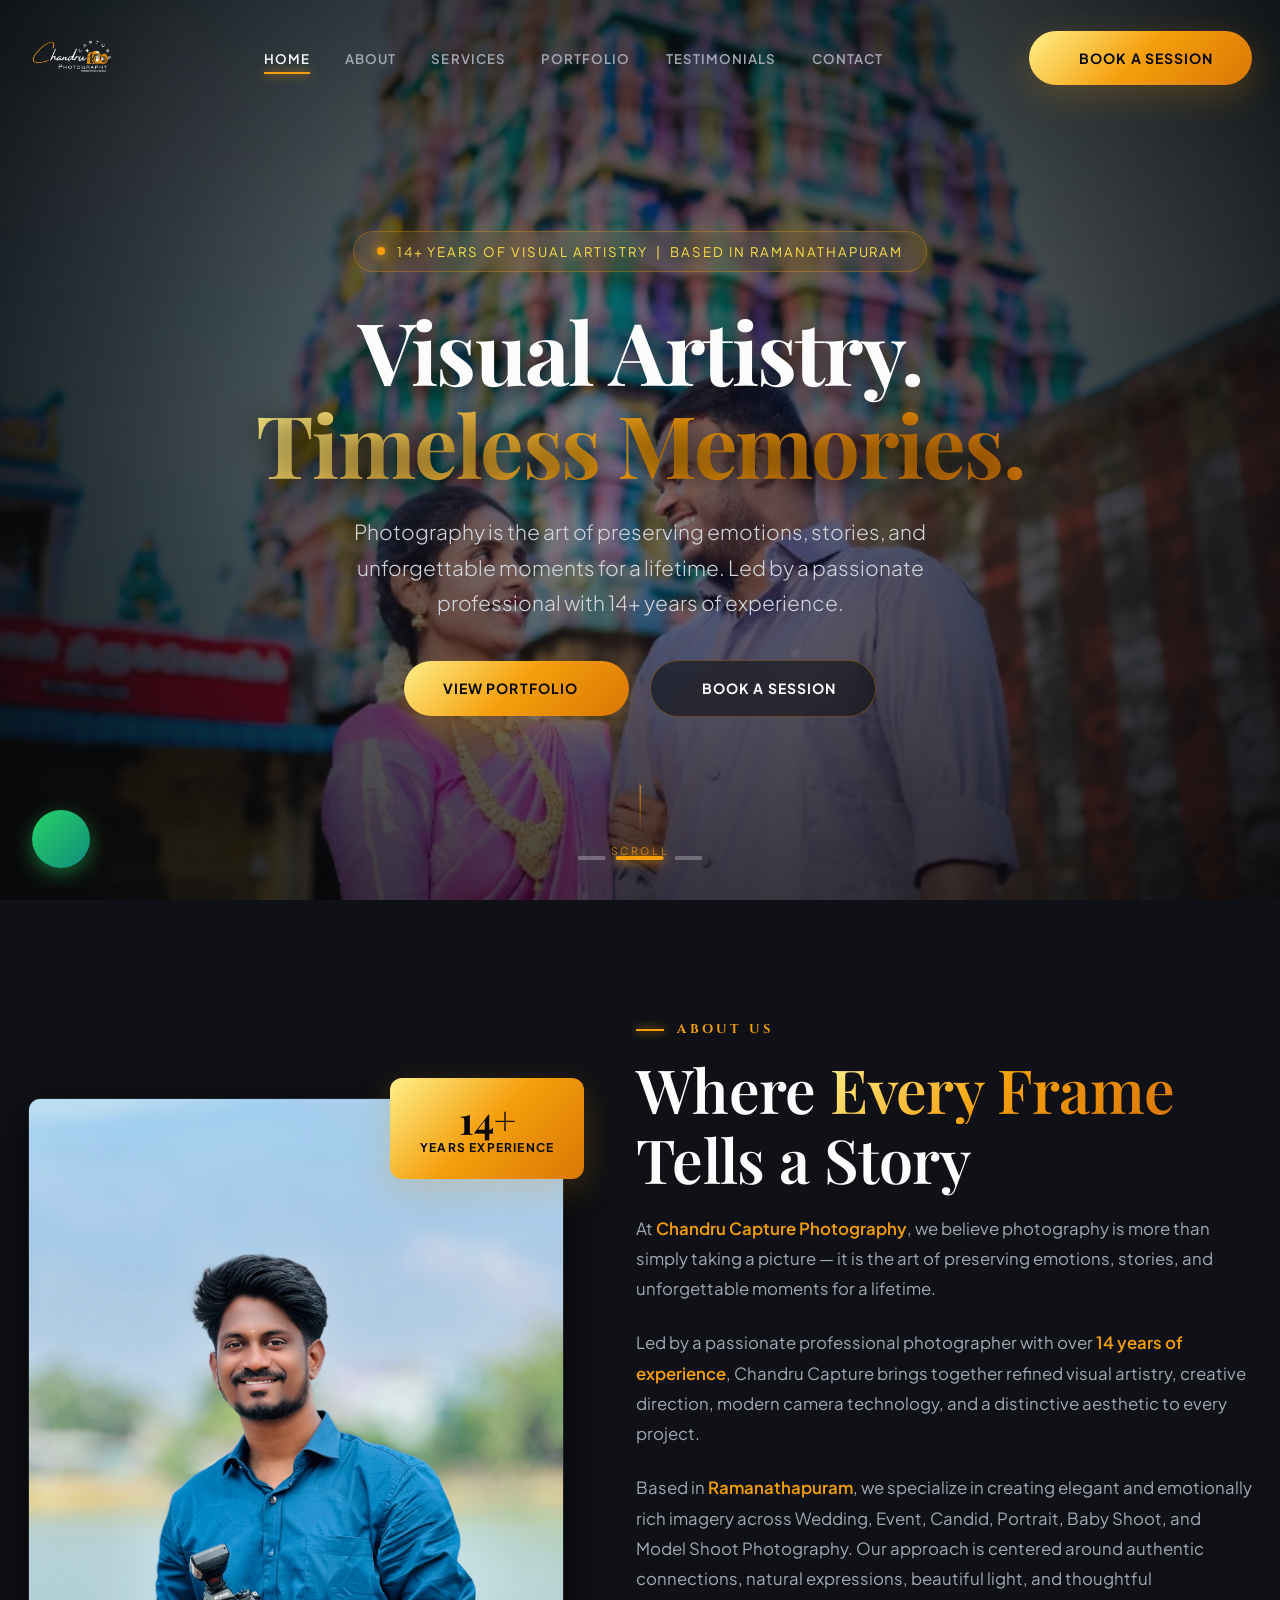
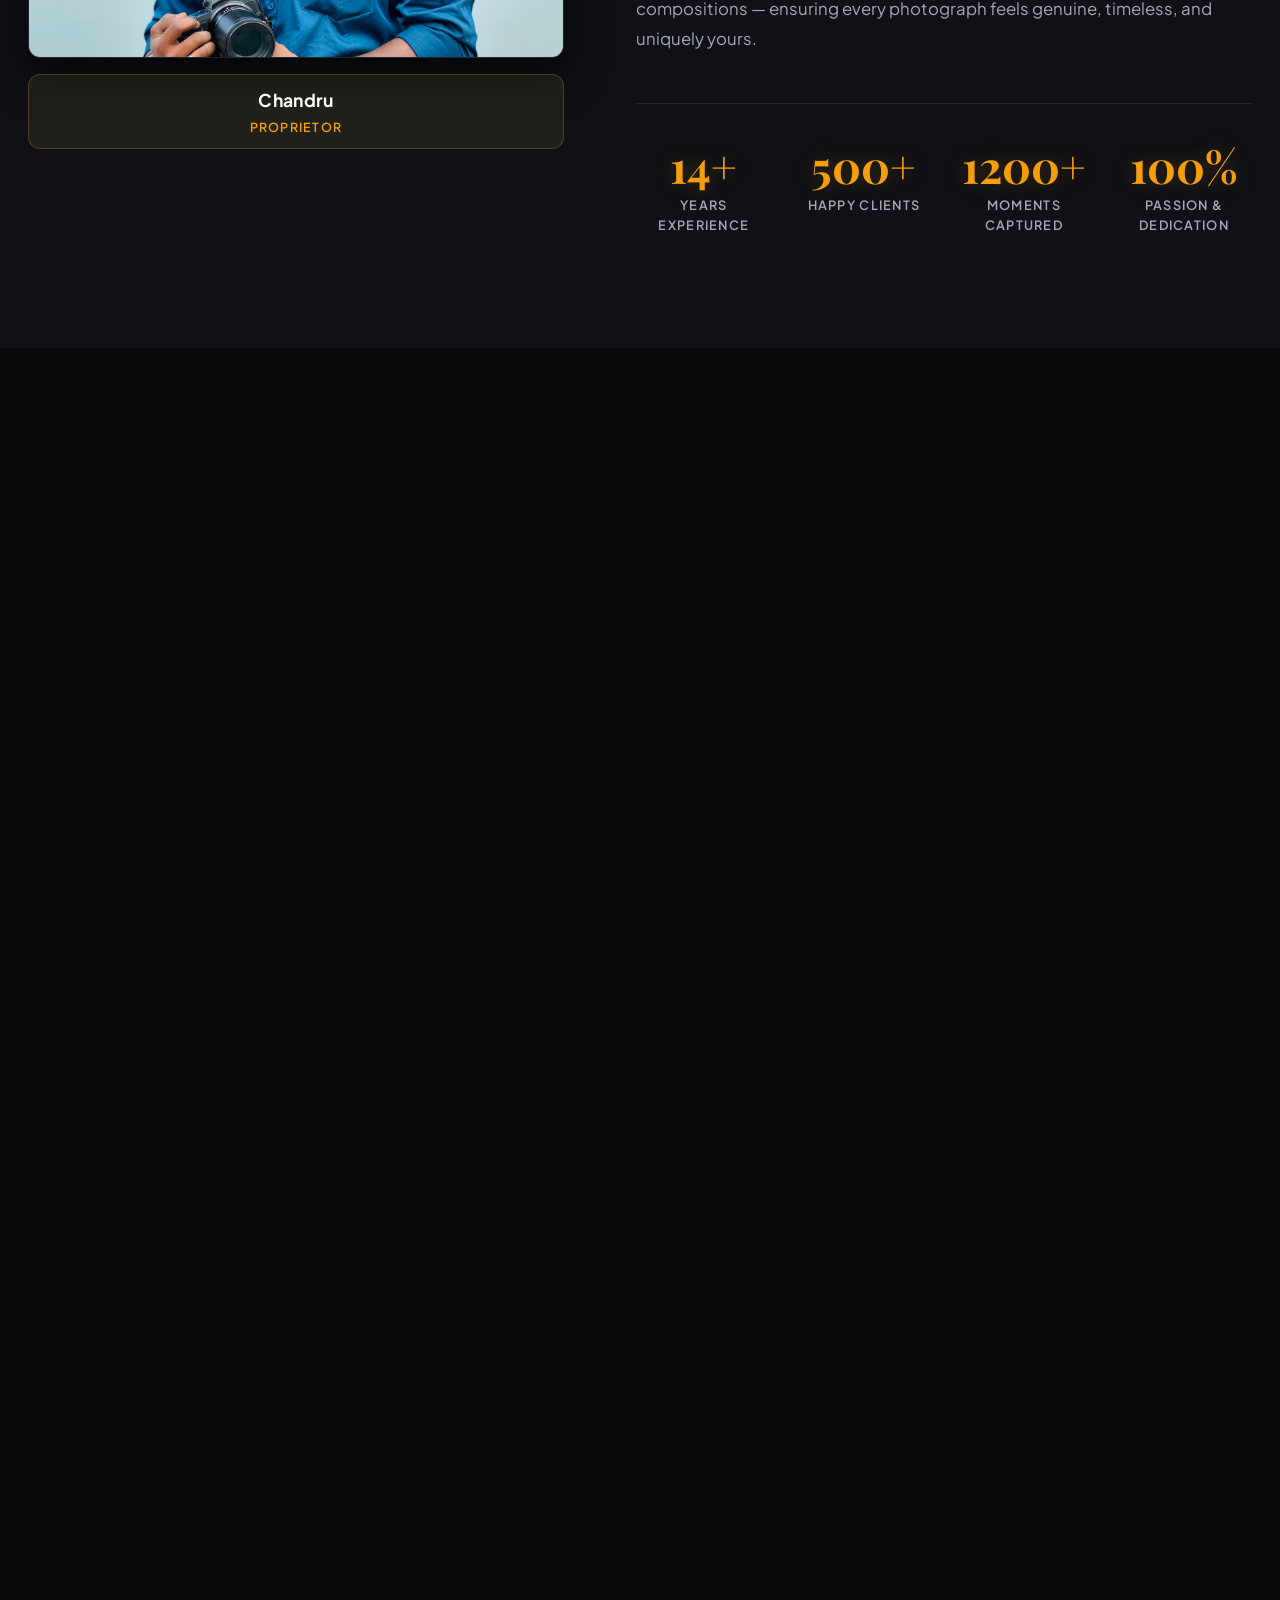
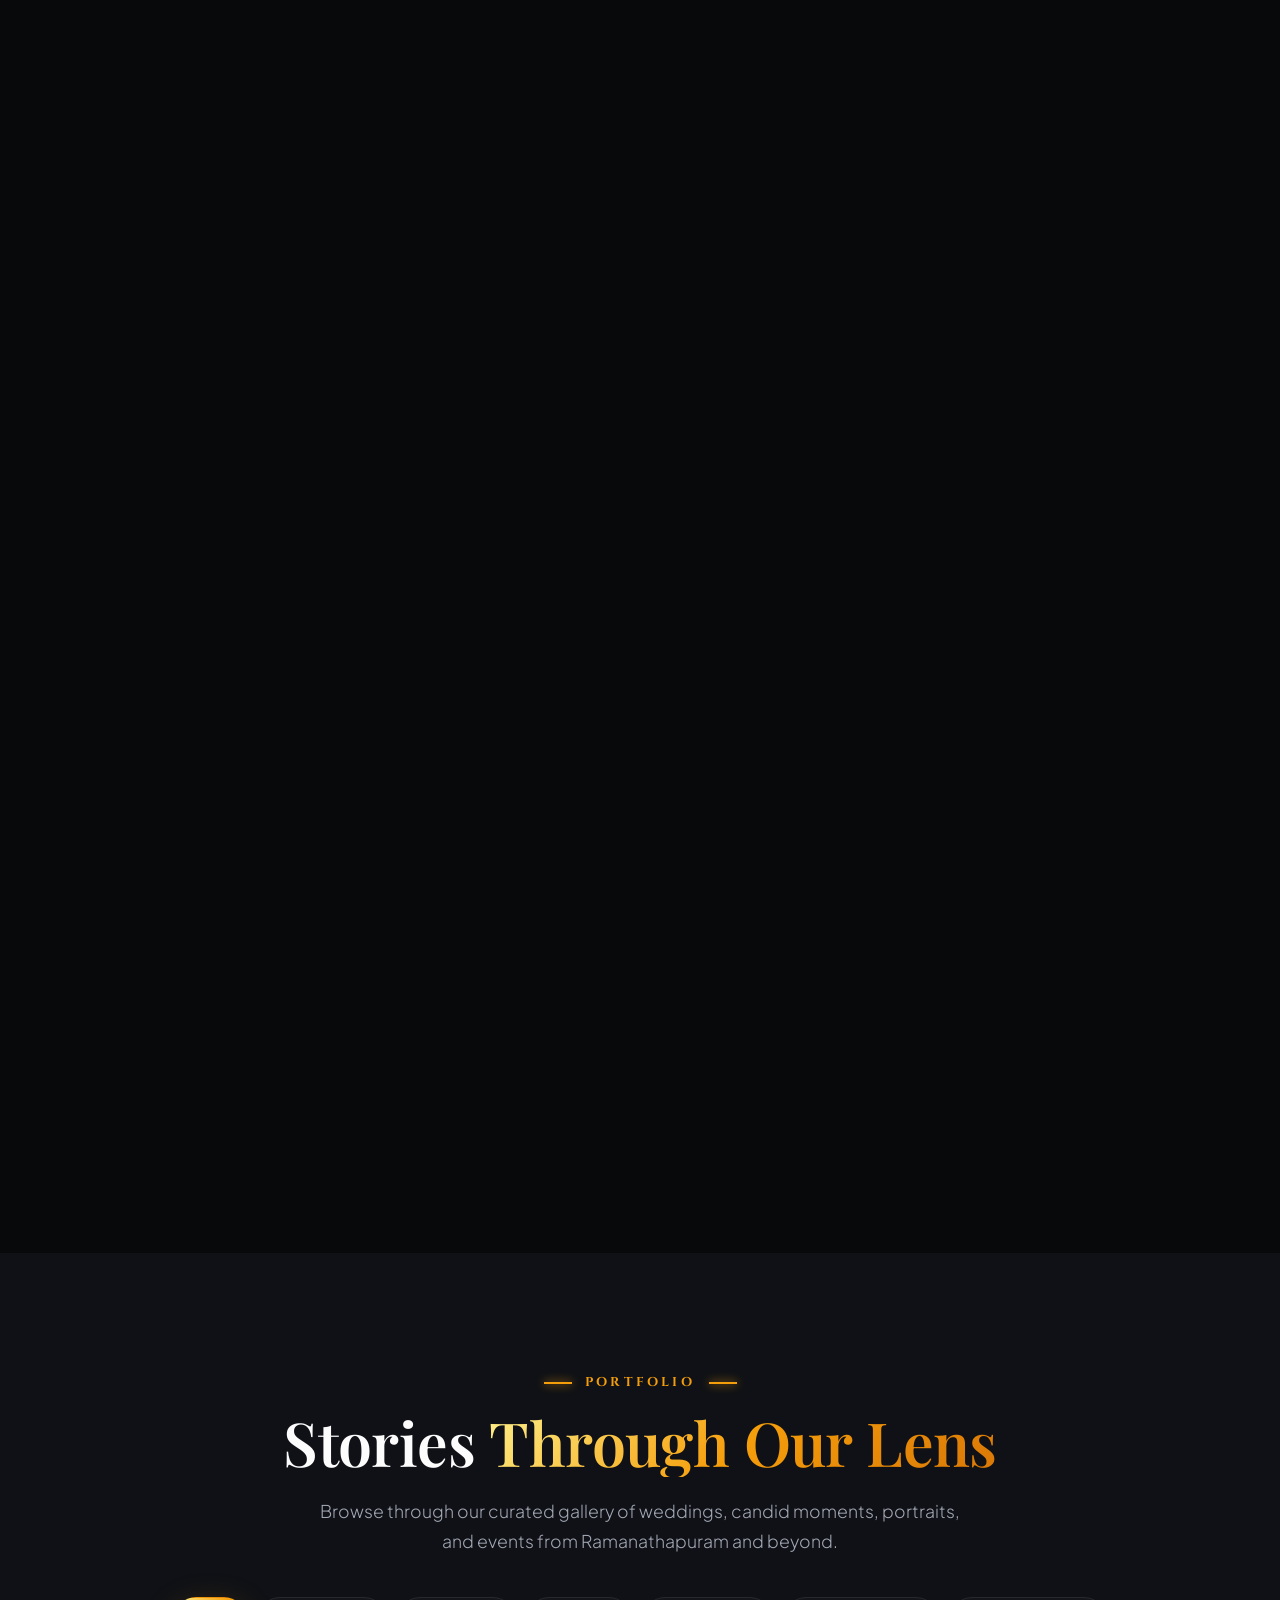
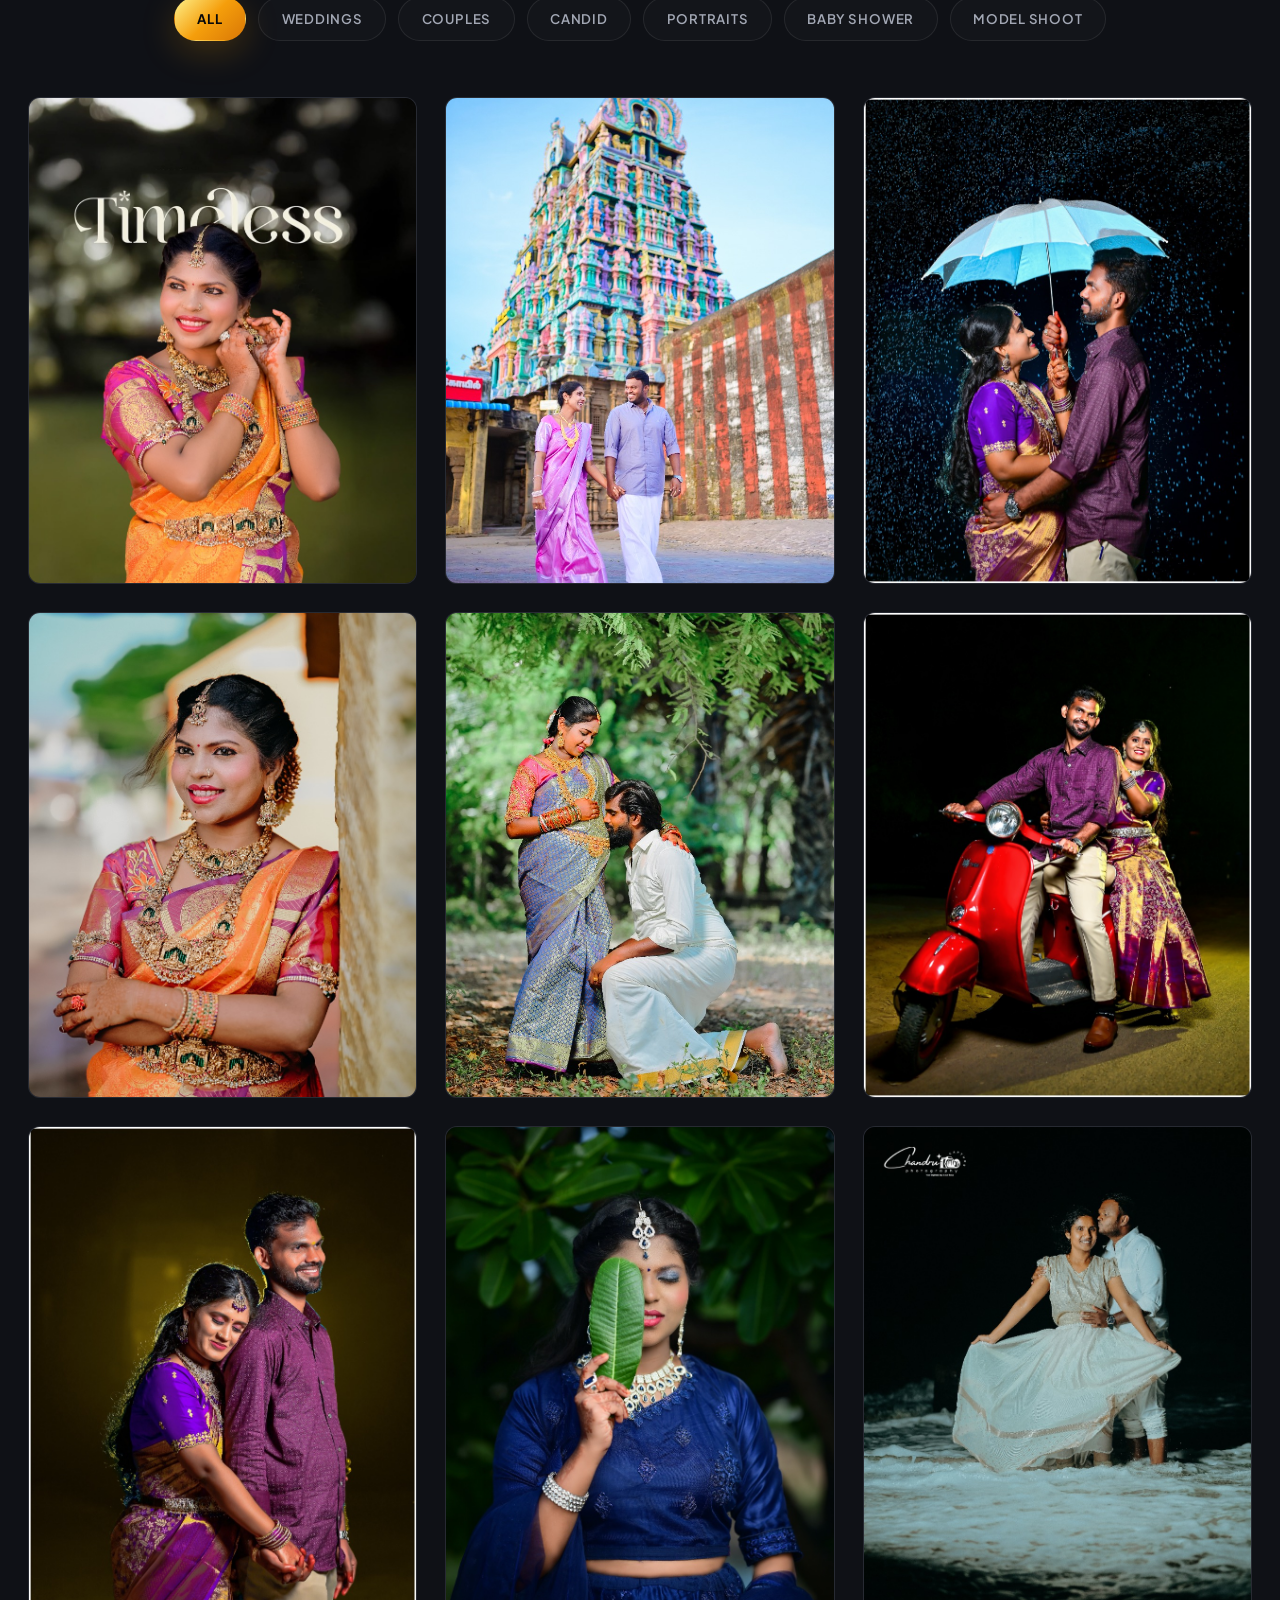
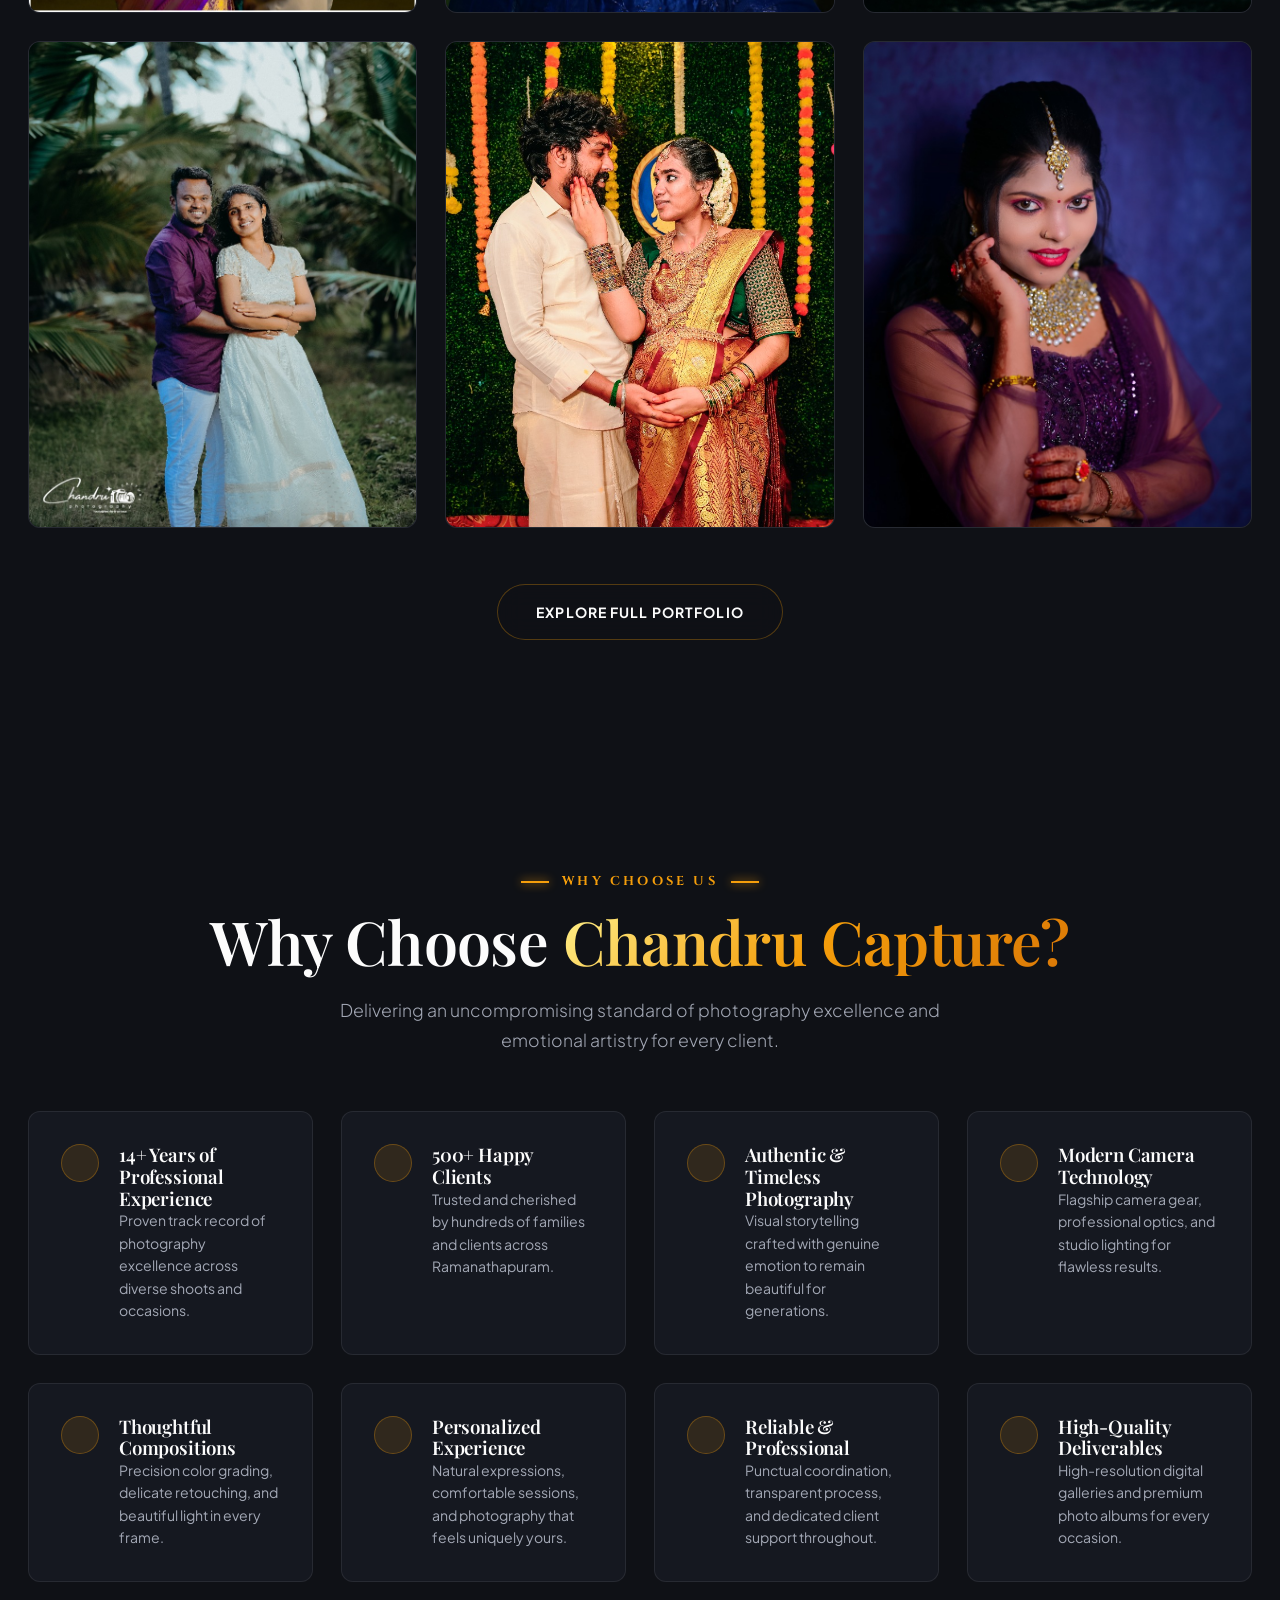
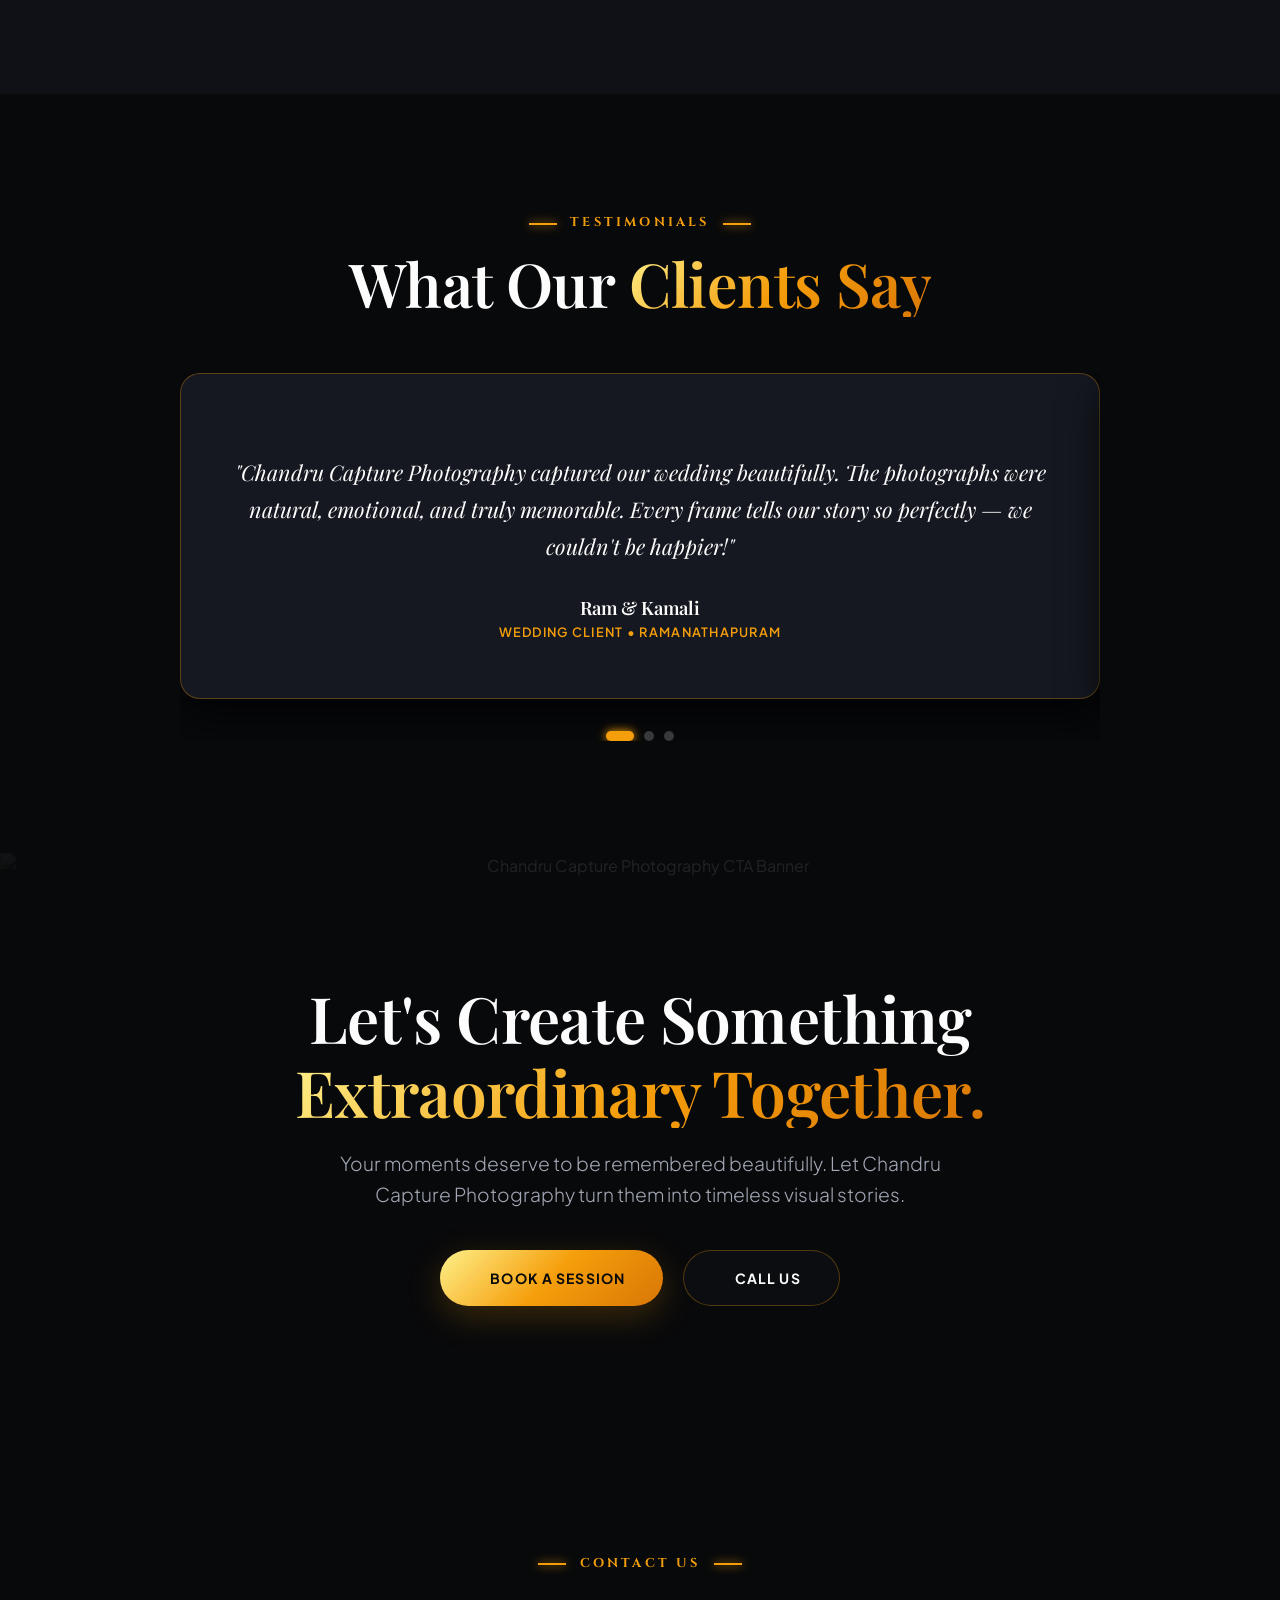
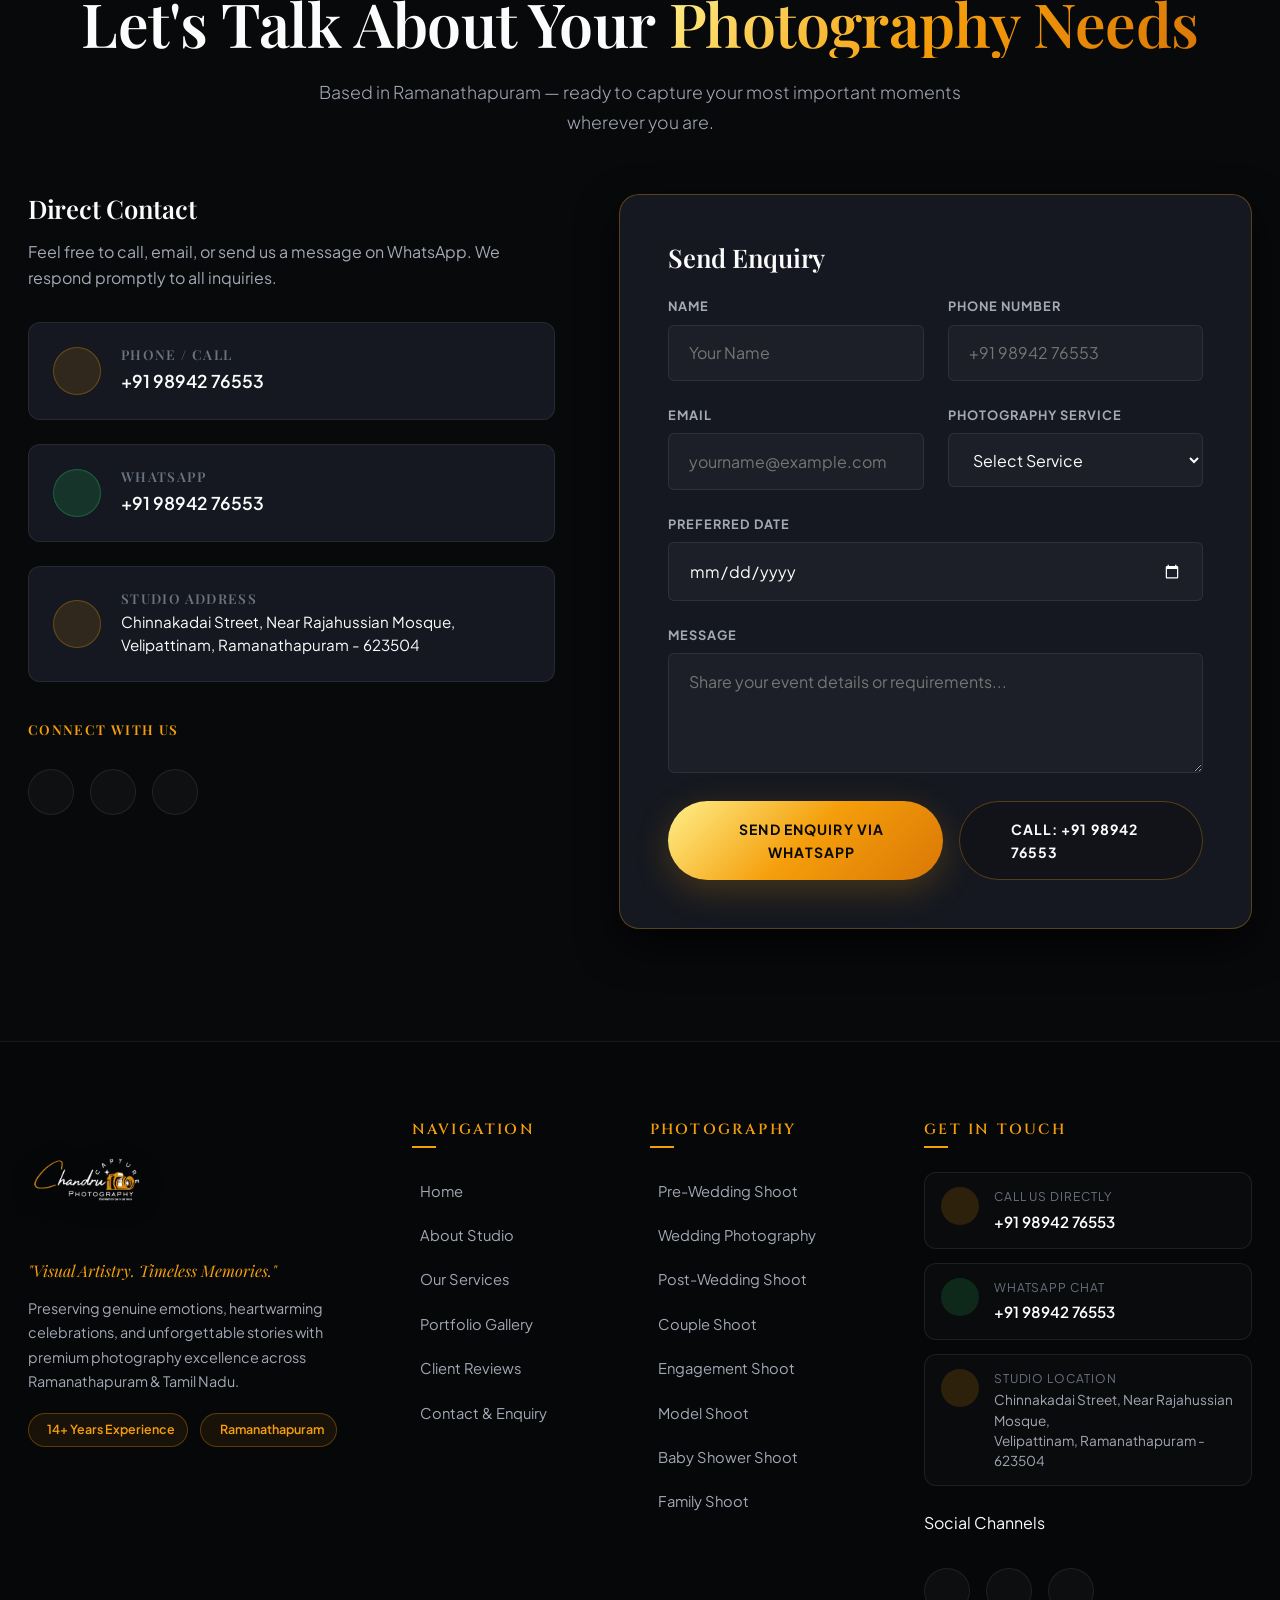
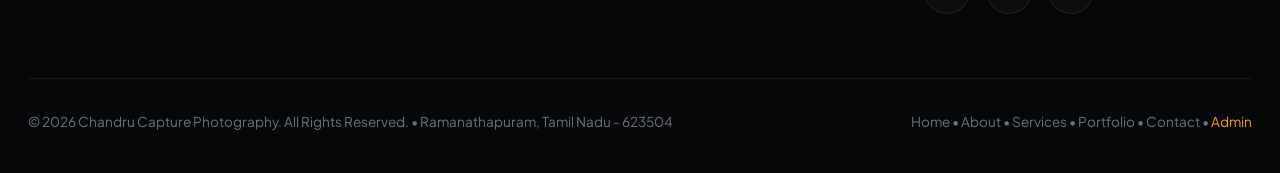
==== commit ed7159da: "Add files via upload" ====
--- a/Chandru Photography/index.html
+++ b/Chandru Photography/index.html
@@ -1,25 +1,31 @@
 <!DOCTYPE html>
 <html lang="en">
+
 <head>
   <meta charset="UTF-8">
   <meta name="viewport" content="width=device-width, initial-scale=1.0">
 
   <!-- SEO Meta Tags -->
   <title>Chandru Capture Photography | Visual Artistry. Timeless Memories.</title>
-  <meta name="description" content="Chandru Capture Photography — 14+ Years of Visual Artistry. Based in Ramanathapuram. Specializing in Wedding, Candid, Portrait, Baby Shoot, Event & Model Shoot Photography.">
-  <meta name="keywords" content="Chandru Capture Photography, Ramanathapuram Photographer, Wedding Photography, Candid Photography, Portrait Studio, Baby Shoot, Model Shoot, Event Photographer">
+  <meta name="description"
+    content="Chandru Capture Photography — 14+ Years of Visual Artistry. Based in Ramanathapuram. Specializing in Wedding, Candid, Portrait, Baby Shoot, Event & Model Shoot Photography.">
+  <meta name="keywords"
+    content="Chandru Capture Photography, Ramanathapuram Photographer, Wedding Photography, Candid Photography, Portrait Studio, Baby Shoot, Model Shoot, Event Photographer">
   <meta name="author" content="Chandru Capture Photography">
 
   <!-- OpenGraph Social Tags -->
   <meta property="og:title" content="Chandru Capture Photography | Visual Artistry. Timeless Memories.">
-  <meta property="og:description" content="14+ Years of Experience. Preserving emotions, stories, and unforgettable moments for a lifetime.">
-  <meta property="og:image" content="https://images.unsplash.com/photo-1519741497674-611481863552?auto=format&fit=crop&w=1600&q=80">
+  <meta property="og:description"
+    content="14+ Years of Experience. Preserving emotions, stories, and unforgettable moments for a lifetime.">
+  <meta property="og:image"
+    content="https://images.unsplash.com/photo-1519741497674-611481863552?auto=format&fit=crop&w=1600&q=80">
   <meta property="og:type" content="website">
 
   <!-- Stylesheet & Icons -->
   <link rel="stylesheet" href="styles.css?v=3.0">
   <link rel="stylesheet" href="https://cdn.jsdelivr.net/npm/remixicon@3.5.0/fonts/remixicon.css">
 </head>
+
 <body>
 
   <!-- ==========================================================================
@@ -28,7 +34,7 @@
   <header class="navbar" id="mainNav">
     <div class="container nav-container">
       <a href="#home" class="logo-brand">
-        <img src="assets/logo.png" alt="Chandru Capture Photography Logo" class="brand-logo-img">
+        <img src="assets/logo.png" alt="Chandru Capture Photography Logo" class="brand-logo-img" style="height: 90px;">
       </a>
 
       <nav>
@@ -43,7 +49,8 @@
       </nav>
 
       <div class="nav-actions">
-        <button class="btn btn-primary open-booking-modal" id="navBookBtn"><i class="ri-phone-fill"></i> Book a Session</button>
+        <button class="btn btn-primary open-booking-modal" id="navBookBtn"><i class="ri-phone-fill"></i> Book a
+          Session</button>
         <button class="hamburger" aria-label="Toggle navigation menu" id="hamburgerBtn">
           <span></span>
           <span></span>
@@ -67,7 +74,8 @@
       <li><a href="#contact">Contact</a></li>
     </ul>
     <div style="margin-top: 2rem;">
-      <button class="btn btn-primary open-booking-modal" style="width: 100%;"><i class="ri-phone-fill"></i> Book a Session</button>
+      <button class="btn btn-primary open-booking-modal" style="width: 100%;"><i class="ri-phone-fill"></i> Book a
+        Session</button>
     </div>
   </div>
 
@@ -98,7 +106,8 @@
           Visual Artistry.<br><span class="gold-text">Timeless Memories.</span>
         </h1>
         <p class="hero-subtitle">
-          Photography is the art of preserving emotions, stories, and unforgettable moments for a lifetime. Led by a passionate professional with 14+ years of experience.
+          Photography is the art of preserving emotions, stories, and unforgettable moments for a lifetime. Led by a
+          passionate professional with 14+ years of experience.
         </p>
         <div class="hero-buttons">
           <a href="#portfolio" class="btn btn-primary">View Portfolio <i class="ri-arrow-right-line"></i></a>
@@ -128,10 +137,15 @@
     <div class="container">
       <div class="about-grid">
         <div class="about-img-container reveal">
-          <img src="assets/owner.jpg" alt="Chandru — Founder, Chandru Capture Photography" style="object-position: center top;">
+          <img src="assets/owner.jpg" alt="Chandru — Proprietor, Chandru Capture Photography"
+            style="object-position: center top;">
           <div class="about-badge">
             <div class="num">14+</div>
             <div class="lbl">Years Experience</div>
+          </div>
+          <div style="text-align: center; margin-top: 1rem; padding: 0.65rem 1.25rem; background: rgba(201,168,76,0.1); border: 1px solid rgba(201,168,76,0.25); border-radius: 12px;">
+            <div style="font-weight: 700; font-size: 1.1rem; color: var(--text-primary); letter-spacing: 0.02em;">Chandru</div>
+            <div style="font-size: 0.78rem; color: var(--gold-primary); font-weight: 600; letter-spacing: 0.1em; text-transform: uppercase; margin-top: 0.25rem;">Proprietor</div>
           </div>
         </div>
 
@@ -139,13 +153,19 @@
           <span class="section-tag">About Us</span>
           <h2 class="section-title">Where <span class="gold-text">Every Frame</span> Tells a Story</h2>
           <p>
-            At <strong>Chandru Capture Photography</strong>, we believe photography is more than simply taking a picture — it is the art of preserving emotions, stories, and unforgettable moments for a lifetime.
+            At <strong>Chandru Capture Photography</strong>, we believe photography is more than simply taking a picture
+            — it is the art of preserving emotions, stories, and unforgettable moments for a lifetime.
           </p>
           <p>
-            Led by a passionate professional photographer with over <strong>14 years of experience</strong>, Chandru Capture brings together refined visual artistry, creative direction, modern camera technology, and a distinctive aesthetic to every project.
+            Led by a passionate professional photographer with over <strong>14 years of experience</strong>, Chandru
+            Capture brings together refined visual artistry, creative direction, modern camera technology, and a
+            distinctive aesthetic to every project.
           </p>
           <p>
-            Based in <strong>Ramanathapuram</strong>, we specialize in creating elegant and emotionally rich imagery across Wedding, Event, Candid, Portrait, Baby Shoot, and Model Shoot Photography. Our approach is centered around authentic connections, natural expressions, beautiful light, and thoughtful compositions — ensuring every photograph feels genuine, timeless, and uniquely yours.
+            Based in <strong>Ramanathapuram</strong>, we specialize in creating elegant and emotionally rich imagery
+            across Wedding, Event, Candid, Portrait, Baby Shoot, and Model Shoot Photography. Our approach is centered
+            around authentic connections, natural expressions, beautiful light, and thoughtful compositions — ensuring
+            every photograph feels genuine, timeless, and uniquely yours.
           </p>
 
           <!-- Animated Counters Grid -->
@@ -188,121 +208,153 @@
       <div class="services-grid">
         <!-- Service 1: Pre-Wedding Shoot -->
         <div class="service-card reveal">
-          <div class="service-image" data-full-img="assets/service-pre-wedding.jpg" data-title="Pre-Wedding Shoot" data-category="Outdoor Couple Story">
-            <img src="assets/service-pre-wedding.jpg" alt="Pre-Wedding Shoot - Chandru Capture Photography" style="object-position: center 15%;">
+          <div class="service-image" data-full-img="assets/service-pre-wedding.jpg" data-title="Pre-Wedding Shoot"
+            data-category="Outdoor Couple Story">
+            <img src="assets/service-pre-wedding.jpg" alt="Pre-Wedding Shoot - Chandru Capture Photography"
+              style="object-position: center 15%;">
             <div class="service-image-zoom"><i class="ri-zoom-in-line"></i></div>
           </div>
           <div class="service-body">
             <h3 class="service-title">Pre-Wedding Shoot</h3>
             <p class="service-desc">
-              Romantic, cinematic, and personalized outdoor pre-wedding photography capturing your love story before the wedding day.
+              Romantic, cinematic, and personalized outdoor pre-wedding photography capturing your love story before the
+              wedding day.
             </p>
-            <a href="#contact" class="service-link open-booking-modal">Book Now <i class="ri-arrow-right-s-line"></i></a>
+            <a href="#contact" class="service-link open-booking-modal">Book Now <i
+                class="ri-arrow-right-s-line"></i></a>
           </div>
         </div>
 
         <!-- Service 2: Wedding Photography -->
         <div class="service-card reveal">
-          <div class="service-image" data-full-img="assets/service-wedding.jpg" data-title="Wedding Photography" data-category="Sacred Muhurtham Bliss">
-            <img src="assets/service-wedding.jpg" alt="Wedding Photography - Chandru Capture Photography" style="object-position: center 30%;">
+          <div class="service-image" data-full-img="assets/service-wedding.jpg" data-title="Wedding Photography"
+            data-category="Sacred Muhurtham Bliss">
+            <img src="assets/service-wedding.jpg" alt="Wedding Photography - Chandru Capture Photography"
+              style="object-position: center 30%;">
             <div class="service-image-zoom"><i class="ri-zoom-in-line"></i></div>
           </div>
           <div class="service-body">
             <h3 class="service-title">Wedding Photography</h3>
             <p class="service-desc">
-              Grand traditional rituals, sacred thali muhurtham ceremonies, and heartfelt celebrations captured with exquisite luxury detail.
+              Grand traditional rituals, sacred thali muhurtham ceremonies, and heartfelt celebrations captured with
+              exquisite luxury detail.
             </p>
-            <a href="#contact" class="service-link open-booking-modal">Book Now <i class="ri-arrow-right-s-line"></i></a>
+            <a href="#contact" class="service-link open-booking-modal">Book Now <i
+                class="ri-arrow-right-s-line"></i></a>
           </div>
         </div>
 
         <!-- Service 3: Post-Wedding Shoot -->
         <div class="service-card reveal">
-          <div class="service-image" data-full-img="assets/service-post-wedding.jpg" data-title="Post-Wedding Shoot" data-category="Newlywed Grace & Harmony">
-            <img src="assets/service-post-wedding.jpg" alt="Post-Wedding Shoot - Chandru Capture Photography" style="object-position: center 20%;">
+          <div class="service-image" data-full-img="assets/service-post-wedding.jpg" data-title="Post-Wedding Shoot"
+            data-category="Newlywed Grace & Harmony">
+            <img src="assets/service-post-wedding.jpg" alt="Post-Wedding Shoot - Chandru Capture Photography"
+              style="object-position: center 20%;">
             <div class="service-image-zoom"><i class="ri-zoom-in-line"></i></div>
           </div>
           <div class="service-body">
             <h3 class="service-title">Post-Wedding Shoot</h3>
             <p class="service-desc">
-              Intimate, serene, and elegant newlywed couple portrait sessions celebrating the timeless beginning of your married life.
+              Intimate, serene, and elegant newlywed couple portrait sessions celebrating the timeless beginning of your
+              married life.
             </p>
-            <a href="#contact" class="service-link open-booking-modal">Book Now <i class="ri-arrow-right-s-line"></i></a>
+            <a href="#contact" class="service-link open-booking-modal">Book Now <i
+                class="ri-arrow-right-s-line"></i></a>
           </div>
         </div>
 
         <!-- Service 4: Couple Shoot -->
         <div class="service-card reveal">
-          <div class="service-image" data-full-img="assets/service-couple-shoot.jpg" data-title="Couple Shoot" data-category="Creative Rain Romance">
-            <img src="assets/service-couple-shoot.jpg" alt="Couple Shoot - Chandru Capture Photography" style="object-position: center 25%;">
+          <div class="service-image" data-full-img="assets/service-couple-shoot.jpg" data-title="Couple Shoot"
+            data-category="Creative Rain Romance">
+            <img src="assets/service-couple-shoot.jpg" alt="Couple Shoot - Chandru Capture Photography"
+              style="object-position: center 25%;">
             <div class="service-image-zoom"><i class="ri-zoom-in-line"></i></div>
           </div>
           <div class="service-body">
             <h3 class="service-title">Couple Shoot</h3>
             <p class="service-desc">
-              Creative and artistic couple shoots with breathtaking rain effects, ambient night lighting, and romantic concepts.
+              Creative and artistic couple shoots with breathtaking rain effects, ambient night lighting, and romantic
+              concepts.
             </p>
-            <a href="#contact" class="service-link open-booking-modal">Book Now <i class="ri-arrow-right-s-line"></i></a>
+            <a href="#contact" class="service-link open-booking-modal">Book Now <i
+                class="ri-arrow-right-s-line"></i></a>
           </div>
         </div>
 
         <!-- Service 5: Engagement Shoot -->
         <div class="service-card reveal">
-          <div class="service-image" data-full-img="assets/service-engagement.jpg" data-title="Engagement Shoot" data-category="Ring Promises & Blessings">
-            <img src="assets/service-engagement.jpg" alt="Engagement Shoot - Chandru Capture Photography" style="object-position: center 20%;">
+          <div class="service-image" data-full-img="assets/service-engagement.jpg" data-title="Engagement Shoot"
+            data-category="Ring Promises & Blessings">
+            <img src="assets/service-engagement.jpg" alt="Engagement Shoot - Chandru Capture Photography"
+              style="object-position: center 20%;">
             <div class="service-image-zoom"><i class="ri-zoom-in-line"></i></div>
           </div>
           <div class="service-body">
             <h3 class="service-title">Engagement Shoot</h3>
             <p class="service-desc">
-              Preserving the sparkle of ring exchange ceremonies, joyous family blessings, and the promise of a lifetime together.
+              Preserving the sparkle of ring exchange ceremonies, joyous family blessings, and the promise of a lifetime
+              together.
             </p>
-            <a href="#contact" class="service-link open-booking-modal">Book Now <i class="ri-arrow-right-s-line"></i></a>
+            <a href="#contact" class="service-link open-booking-modal">Book Now <i
+                class="ri-arrow-right-s-line"></i></a>
           </div>
         </div>
 
         <!-- Service 6: Model Shoot -->
         <div class="service-card reveal">
-          <div class="service-image" data-full-img="assets/service-model-shoot.jpg" data-title="Model Shoot" data-category="Temple Heritage Elegance">
-            <img src="assets/service-model-shoot.jpg" alt="Model Shoot - Chandru Capture Photography" style="object-position: center 15%;">
+          <div class="service-image" data-full-img="assets/service-model-shoot.jpg" data-title="Model Shoot"
+            data-category="Temple Heritage Elegance">
+            <img src="assets/service-model-shoot.jpg" alt="Model Shoot - Chandru Capture Photography"
+              style="object-position: center 15%;">
             <div class="service-image-zoom"><i class="ri-zoom-in-line"></i></div>
           </div>
           <div class="service-body">
             <h3 class="service-title">Model Shoot</h3>
             <p class="service-desc">
-              High-fashion, traditional elegance, and editorial portfolio photography with professional lighting and creative direction.
+              High-fashion, traditional elegance, and editorial portfolio photography with professional lighting and
+              creative direction.
             </p>
-            <a href="#contact" class="service-link open-booking-modal">Book Now <i class="ri-arrow-right-s-line"></i></a>
+            <a href="#contact" class="service-link open-booking-modal">Book Now <i
+                class="ri-arrow-right-s-line"></i></a>
           </div>
         </div>
 
         <!-- Service 7: Baby Shower Shoot -->
         <div class="service-card reveal">
-          <div class="service-image" data-full-img="assets/service-baby-shower.jpg" data-title="Baby Shower Shoot" data-category="Valaikappu Maternal Glow">
-            <img src="assets/service-baby-shower.jpg" alt="Baby Shower Shoot - Chandru Capture Photography" style="object-position: center 20%;">
+          <div class="service-image" data-full-img="assets/service-baby-shower.jpg" data-title="Baby Shower Shoot"
+            data-category="Valaikappu Maternal Glow">
+            <img src="assets/service-baby-shower.jpg" alt="Baby Shower Shoot - Chandru Capture Photography"
+              style="object-position: center 20%;">
             <div class="service-image-zoom"><i class="ri-zoom-in-line"></i></div>
           </div>
           <div class="service-body">
             <h3 class="service-title">Baby Shower</h3>
             <p class="service-desc">
-              Heartwarming Valaikappu & Seemantham celebrations capturing the pure maternal glow and sacred family blessings.
+              Heartwarming Valaikappu & Seemantham celebrations capturing the pure maternal glow and sacred family
+              blessings.
             </p>
-            <a href="#contact" class="service-link open-booking-modal">Book Now <i class="ri-arrow-right-s-line"></i></a>
+            <a href="#contact" class="service-link open-booking-modal">Book Now <i
+                class="ri-arrow-right-s-line"></i></a>
           </div>
         </div>
 
         <!-- Service 8: Family Shoot -->
         <div class="service-card reveal">
-          <div class="service-image" data-full-img="assets/service-family-shoot.jpg" data-title="Family Shoot" data-category="Generations of Love">
-            <img src="assets/service-family-shoot.jpg" alt="Family Shoot - Chandru Capture Photography" style="object-position: center 35%;">
+          <div class="service-image" data-full-img="assets/service-family-shoot.jpg" data-title="Family Shoot"
+            data-category="Generations of Love">
+            <img src="assets/service-family-shoot.jpg" alt="Family Shoot - Chandru Capture Photography"
+              style="object-position: center 35%;">
             <div class="service-image-zoom"><i class="ri-zoom-in-line"></i></div>
           </div>
           <div class="service-body">
             <h3 class="service-title">Family Shoot</h3>
             <p class="service-desc">
-              Timeless multi-generational family portraits and reunion memories framed with genuine warmth, unity, and love.
+              Timeless multi-generational family portraits and reunion memories framed with genuine warmth, unity, and
+              love.
             </p>
-            <a href="#contact" class="service-link open-booking-modal">Book Now <i class="ri-arrow-right-s-line"></i></a>
+            <a href="#contact" class="service-link open-booking-modal">Book Now <i
+                class="ri-arrow-right-s-line"></i></a>
           </div>
         </div>
       </div>
@@ -318,7 +370,8 @@
         <span class="section-tag">Portfolio</span>
         <h2 class="section-title">Stories <span class="gold-text">Through Our Lens</span></h2>
         <p class="section-subtitle" style="margin: 0 auto;">
-          Browse through our curated gallery of weddings, candid moments, portraits, and events from Ramanathapuram and beyond.
+          Browse through our curated gallery of weddings, candid moments, portraits, and events from Ramanathapuram and
+          beyond.
         </p>
       </div>
 
@@ -367,7 +420,8 @@
 
         <!-- Item 4 - Temple Pillar Bridal Portrait -->
         <div class="gallery-item reveal" data-category="portraits">
-          <img src="assets/portfolio-temple-bride.jpg" alt="Temple Pillar Bridal Portrait - Chandru Capture Photography">
+          <img src="assets/portfolio-temple-bride.jpg"
+            alt="Temple Pillar Bridal Portrait - Chandru Capture Photography">
           <div class="gallery-overlay">
             <span class="gallery-category">Portraits</span>
             <h3 class="gallery-title">Temple Pillar Royal Bride</h3>
@@ -407,7 +461,8 @@
 
         <!-- Item 8 - Editorial Leaf Model Portrait -->
         <div class="gallery-item reveal" data-category="model">
-          <img src="assets/portfolio-leaf-portrait.jpg" alt="Editorial Fashion Leaf Portrait - Chandru Capture Photography">
+          <img src="assets/portfolio-leaf-portrait.jpg"
+            alt="Editorial Fashion Leaf Portrait - Chandru Capture Photography">
           <div class="gallery-overlay">
             <span class="gallery-category">Model Shoot</span>
             <h3 class="gallery-title">Artistic Leaf Portrait</h3>
@@ -417,7 +472,8 @@
 
         <!-- Item 9 - Midnight Ocean Shoreline Couple Shoot -->
         <div class="gallery-item reveal" data-category="candid">
-          <img src="assets/portfolio-beach-shoot.jpg" alt="Midnight Ocean Shoreline Couple Shoot - Chandru Capture Photography">
+          <img src="assets/portfolio-beach-shoot.jpg"
+            alt="Midnight Ocean Shoreline Couple Shoot - Chandru Capture Photography">
           <div class="gallery-overlay">
             <span class="gallery-category">Candid</span>
             <h3 class="gallery-title">Midnight Ocean Bliss</h3>
@@ -427,7 +483,8 @@
 
         <!-- Item 10 - Outdoor Greenery Couple Shoot -->
         <div class="gallery-item reveal" data-category="candid">
-          <img src="assets/portfolio-outdoor-couple.jpg" alt="Outdoor Coconut Grove Couple Shoot - Chandru Capture Photography">
+          <img src="assets/portfolio-outdoor-couple.jpg"
+            alt="Outdoor Coconut Grove Couple Shoot - Chandru Capture Photography">
           <div class="gallery-overlay">
             <span class="gallery-category">Candid</span>
             <h3 class="gallery-title">Timeless Greenery Love</h3>
@@ -437,7 +494,8 @@
 
         <!-- Item 11 - Seemantham Couple Blessings -->
         <div class="gallery-item reveal" data-category="baby">
-          <img src="assets/portfolio-seemantham-couple.jpg" alt="Seemantham Couple Blessings - Chandru Capture Photography">
+          <img src="assets/portfolio-seemantham-couple.jpg"
+            alt="Seemantham Couple Blessings - Chandru Capture Photography">
           <div class="gallery-overlay">
             <span class="gallery-category">Baby Shower</span>
             <h3 class="gallery-title">Floral Seemantham Blessings</h3>
@@ -559,14 +617,16 @@
           <!-- Card 1 -->
           <div class="testimonial-card">
             <div class="testimonial-stars">
-              <i class="ri-star-fill"></i><i class="ri-star-fill"></i><i class="ri-star-fill"></i><i class="ri-star-fill"></i><i class="ri-star-fill"></i>
+              <i class="ri-star-fill"></i><i class="ri-star-fill"></i><i class="ri-star-fill"></i><i
+                class="ri-star-fill"></i><i class="ri-star-fill"></i>
             </div>
             <p class="testimonial-quote">
-              "Chandru Capture Photography captured our wedding beautifully. The photographs were natural, emotional, and truly memorable. Every frame tells our story so perfectly — we couldn't be happier!"
+              "Chandru Capture Photography captured our wedding beautifully. The photographs were natural, emotional,
+              and truly memorable. Every frame tells our story so perfectly — we couldn't be happier!"
             </p>
             <div class="testimonial-author">
               <div class="author-info">
-                <h3>Priya & Arun</h3>
+                <h3>Ram &amp; Kamali</h3>
                 <p>Wedding Client • Ramanathapuram</p>
               </div>
             </div>
@@ -575,15 +635,17 @@
           <!-- Card 2 -->
           <div class="testimonial-card">
             <div class="testimonial-stars">
-              <i class="ri-star-fill"></i><i class="ri-star-fill"></i><i class="ri-star-fill"></i><i class="ri-star-fill"></i><i class="ri-star-fill"></i>
+              <i class="ri-star-fill"></i><i class="ri-star-fill"></i><i class="ri-star-fill"></i><i
+                class="ri-star-fill"></i><i class="ri-star-fill"></i>
             </div>
             <p class="testimonial-quote">
-              "Working with Chandru was an absolute joy! He captured our baby's milestones in the most adorable and heartfelt way. The lighting, the framing — everything was perfect and exceeded all expectations."
+              "Working with Chandru was an absolute joy! He captured our baby's milestones in the most adorable and
+              heartfelt way. The lighting, the framing — everything was perfect and exceeded all expectations."
             </p>
             <div class="testimonial-author">
               <div class="author-info">
-                <h3>Kavitha & Suresh</h3>
-                <p>Baby Shoot Client • Madurai</p>
+                <h3>Mari &amp; Kavitha</h3>
+                <p>Baby Shower Client • Ramanathapuram</p>
               </div>
             </div>
           </div>
@@ -591,15 +653,17 @@
           <!-- Card 3 -->
           <div class="testimonial-card">
             <div class="testimonial-stars">
-              <i class="ri-star-fill"></i><i class="ri-star-fill"></i><i class="ri-star-fill"></i><i class="ri-star-fill"></i><i class="ri-star-fill"></i>
+              <i class="ri-star-fill"></i><i class="ri-star-fill"></i><i class="ri-star-fill"></i><i
+                class="ri-star-fill"></i><i class="ri-star-fill"></i>
             </div>
             <p class="testimonial-quote">
-              "14+ years of experience truly shows! Chandru delivered stunning portrait photographs for our event. Efficient, creative, and an extremely polished final output. Highly recommended to everyone!"
+              "14+ years of experience truly shows! Chandru delivered stunning portrait photographs for our event.
+              Efficient, creative, and an extremely polished final output. Highly recommended to everyone!"
             </p>
             <div class="testimonial-author">
               <div class="author-info">
-                <h3>Ramesh Kumar</h3>
-                <p>Event Client • Ramanathapuram</p>
+                <h3>Prabu &amp; Seetha</h3>
+                <p>Couple Shoot Client • Ramanathapuram</p>
               </div>
             </div>
           </div>
@@ -621,14 +685,16 @@
        ========================================================================== -->
   <section class="cta-banner">
     <div class="cta-bg">
-      <img src="https://images.unsplash.com/photo-1511285560929-80b456fea0bc?auto=format&fit=crop&w=1800&q=90" alt="Chandru Capture Photography CTA Banner">
+      <img src="https://images.unsplash.com/photo-1511285560929-80b456fea0bc?auto=format&fit=crop&w=1800&q=90"
+        alt="Chandru Capture Photography CTA Banner">
     </div>
     <div class="cta-overlay"></div>
 
     <div class="container reveal">
       <h2 class="cta-title">Let's Create Something <span class="gold-text">Extraordinary Together.</span></h2>
       <p class="cta-desc">
-        Your moments deserve to be remembered beautifully. Let Chandru Capture Photography turn them into timeless visual stories.
+        Your moments deserve to be remembered beautifully. Let Chandru Capture Photography turn them into timeless
+        visual stories.
       </p>
       <div style="display: flex; gap: 1.25rem; justify-content: center; flex-wrap: wrap;">
         <button class="btn btn-primary open-booking-modal"><i class="ri-phone-fill"></i> Book a Session</button>
@@ -667,8 +733,11 @@
               </div>
             </a>
 
-            <a href="https://api.whatsapp.com/send?phone=919894276553&text=Hello%20Chandru%20Photography!%20I%20am%20interested%20in%20your%20photography%20services." target="_blank" rel="noopener noreferrer" class="info-card">
-              <div class="info-icon" style="background: rgba(37, 211, 102, 0.15); color: #25D366; border-color: rgba(37, 211, 102, 0.3);"><i class="ri-whatsapp-fill"></i></div>
+            <a href="https://api.whatsapp.com/send?phone=919894276553&text=Hello%20Chandru%20Photography!%20I%20am%20interested%20in%20your%20photography%20services."
+              target="_blank" rel="noopener noreferrer" class="info-card">
+              <div class="info-icon"
+                style="background: rgba(37, 211, 102, 0.15); color: #25D366; border-color: rgba(37, 211, 102, 0.3);"><i
+                  class="ri-whatsapp-fill"></i></div>
               <div class="info-details">
                 <h4>WhatsApp</h4>
                 <p>+91 98942 76553</p>
@@ -679,17 +748,25 @@
               <div class="info-icon"><i class="ri-map-pin-fill"></i></div>
               <div class="info-details">
                 <h4>Studio Address</h4>
-                <p style="font-size: 0.95rem; font-weight: normal; line-height: 1.5;">Chinnakadai Street, Near Rajahussian Mosque,<br>Velipattinam, Ramanathapuram - 623504</p>
+                <p style="font-size: 0.95rem; font-weight: normal; line-height: 1.5;">Chinnakadai Street, Near
+                  Rajahussian Mosque,<br>Velipattinam, Ramanathapuram - 623504</p>
               </div>
             </div>
           </div>
 
           <div style="margin-top: 2.5rem;">
-            <h4 style="font-size: 0.85rem; letter-spacing: 0.1em; text-transform: uppercase; color: var(--gold-primary); margin-bottom: 1rem;">Connect With Us</h4>
+            <h4
+              style="font-size: 0.85rem; letter-spacing: 0.1em; text-transform: uppercase; color: var(--gold-primary); margin-bottom: 1rem;">
+              Connect With Us</h4>
             <div class="social-links">
-              <a href="https://www.instagram.com/chandru_capture?utm_source=qr&stkn=MTJzc2JtMnJoY3NmbA==" target="_blank" rel="noopener noreferrer" class="btn-icon" aria-label="Instagram" title="Instagram"><i class="ri-instagram-line"></i></a>
-              <a href="https://wa.me/919894276553" target="_blank" rel="noopener noreferrer" class="btn-icon whatsapp-btn" aria-label="WhatsApp" title="WhatsApp"><i class="ri-whatsapp-line"></i></a>
-              <a href="tel:+919894276553" class="btn-icon" aria-label="Phone Call" title="Call Now"><i class="ri-phone-fill"></i></a>
+              <a href="https://www.instagram.com/chandru_capture?utm_source=qr&stkn=MTJzc2JtMnJoY3NmbA=="
+                target="_blank" rel="noopener noreferrer" class="btn-icon" aria-label="Instagram" title="Instagram"><i
+                  class="ri-instagram-line"></i></a>
+              <a href="https://wa.me/919894276553" target="_blank" rel="noopener noreferrer"
+                class="btn-icon whatsapp-btn" aria-label="WhatsApp" title="WhatsApp"><i
+                  class="ri-whatsapp-line"></i></a>
+              <a href="tel:+919894276553" class="btn-icon" aria-label="Phone Call" title="Call Now"><i
+                  class="ri-phone-fill"></i></a>
             </div>
           </div>
         </div>
@@ -711,7 +788,8 @@
 
               <div class="form-group">
                 <label class="form-label" for="email">Email</label>
-                <input type="email" id="email" name="email" class="form-control" placeholder="yourname@example.com" required>
+                <input type="email" id="email" name="email" class="form-control" placeholder="yourname@example.com"
+                  required>
               </div>
 
               <div class="form-group">
@@ -728,7 +806,7 @@
                   <option value="Family Shoot">Family Shoot</option>
                 </select>
               </div>
- 
+
               <div class="form-group full-width">
                 <label class="form-label" for="date">Preferred Date</label>
                 <input type="date" id="date" name="date" class="form-control" required>
@@ -736,7 +814,8 @@
 
               <div class="form-group full-width">
                 <label class="form-label" for="message">Message</label>
-                <textarea id="message" name="message" class="form-control" placeholder="Share your event details or requirements..."></textarea>
+                <textarea id="message" name="message" class="form-control"
+                  placeholder="Share your event details or requirements..."></textarea>
               </div>
             </div>
 
@@ -764,11 +843,13 @@
         <!-- Col 1: Brand Info -->
         <div class="footer-brand">
           <a href="#home" class="logo-brand">
-            <img src="assets/logo.png" alt="Chandru Capture Photography Logo" class="brand-logo-img" style="height: 120px;">
+            <img src="assets/logo.png" alt="Chandru Capture Photography Logo" class="brand-logo-img"
+              style="height: 120px;">
           </a>
           <p class="footer-tagline">"Visual Artistry. Timeless Memories."</p>
           <p class="footer-desc">
-            Preserving genuine emotions, heartwarming celebrations, and unforgettable stories with premium photography excellence across Ramanathapuram & Tamil Nadu.
+            Preserving genuine emotions, heartwarming celebrations, and unforgettable stories with premium photography
+            excellence across Ramanathapuram & Tamil Nadu.
           </p>
           <div class="footer-badge-strip">
             <span class="footer-mini-badge"><i class="ri-award-fill"></i> 14+ Years Experience</span>
@@ -816,7 +897,8 @@
               </div>
             </a>
 
-            <a href="https://api.whatsapp.com/send?phone=919894276553&text=Hello%20Chandru%20Photography!%20I%20am%20interested%20in%20your%20photography%20services." target="_blank" rel="noopener noreferrer" class="footer-contact-card" title="Chat on WhatsApp">
+            <a href="https://api.whatsapp.com/send?phone=919894276553&text=Hello%20Chandru%20Photography!%20I%20am%20interested%20in%20your%20photography%20services."
+              target="_blank" rel="noopener noreferrer" class="footer-contact-card" title="Chat on WhatsApp">
               <div class="f-icon whatsapp-icon"><i class="ri-whatsapp-fill"></i></div>
               <div>
                 <span class="f-lbl">WhatsApp Chat</span>
@@ -828,7 +910,8 @@
               <div class="f-icon"><i class="ri-map-pin-2-fill"></i></div>
               <div>
                 <span class="f-lbl">Studio Location</span>
-                <p class="f-val-addr">Chinnakadai Street, Near Rajahussian Mosque,<br>Velipattinam, Ramanathapuram - 623504</p>
+                <p class="f-val-addr">Chinnakadai Street, Near Rajahussian Mosque,<br>Velipattinam, Ramanathapuram -
+                  623504</p>
               </div>
             </div>
           </div>
@@ -836,9 +919,13 @@
           <div style="margin-top: 1.5rem;">
             <span class="f-lbl" style="display: block; margin-bottom: 0.6rem;">Social Channels</span>
             <div class="social-links">
-              <a href="https://www.instagram.com/chandru_capture?utm_source=qr&stkn=MTJzc2JtMnJoY3NmbA==" target="_blank" rel="noopener noreferrer" class="btn-icon" aria-label="Instagram" title="Instagram"><i class="ri-instagram-line"></i></a>
-              <a href="https://wa.me/919894276553" target="_blank" rel="noopener noreferrer" class="btn-icon" aria-label="WhatsApp" title="WhatsApp"><i class="ri-whatsapp-line"></i></a>
-              <a href="tel:+919894276553" class="btn-icon" aria-label="Phone Call" title="Call Now"><i class="ri-phone-fill"></i></a>
+              <a href="https://www.instagram.com/chandru_capture?utm_source=qr&stkn=MTJzc2JtMnJoY3NmbA=="
+                target="_blank" rel="noopener noreferrer" class="btn-icon" aria-label="Instagram" title="Instagram"><i
+                  class="ri-instagram-line"></i></a>
+              <a href="https://wa.me/919894276553" target="_blank" rel="noopener noreferrer" class="btn-icon"
+                aria-label="WhatsApp" title="WhatsApp"><i class="ri-whatsapp-line"></i></a>
+              <a href="tel:+919894276553" class="btn-icon" aria-label="Phone Call" title="Call Now"><i
+                  class="ri-phone-fill"></i></a>
             </div>
           </div>
         </div>
@@ -916,20 +1003,24 @@
 
           <div class="form-group full-width">
             <label class="form-label" for="modalMessage">Message</label>
-            <textarea id="modalMessage" name="message" class="form-control" placeholder="Share your message or event details..."></textarea>
+            <textarea id="modalMessage" name="message" class="form-control"
+              placeholder="Share your message or event details..."></textarea>
           </div>
         </div>
 
         <div style="display: flex; gap: 1rem; margin-top: 1.75rem; flex-wrap: wrap;">
-          <button type="submit" class="btn btn-primary" style="flex: 1.2;"><i class="ri-whatsapp-line"></i> Send via WhatsApp</button>
-          <a href="tel:+919894276553" class="btn btn-outline" style="flex: 1;"><i class="ri-phone-fill"></i> Call Studio</a>
+          <button type="submit" class="btn btn-primary" style="flex: 1.2;"><i class="ri-whatsapp-line"></i> Send via
+            WhatsApp</button>
+          <a href="tel:+919894276553" class="btn btn-outline" style="flex: 1;"><i class="ri-phone-fill"></i> Call
+            Studio</a>
         </div>
       </form>
     </div>
   </div>
 
   <!-- Floating WhatsApp Action Button -->
-  <a href="https://api.whatsapp.com/send?phone=919894276553&text=Hello%20Chandru%20Photography!%20I%20am%20interested%20in%20booking%20a%20photography%20session." target="_blank" rel="noopener noreferrer" class="floating-whatsapp" aria-label="Chat on WhatsApp">
+  <a href="https://api.whatsapp.com/send?phone=919894276553&text=Hello%20Chandru%20Photography!%20I%20am%20interested%20in%20booking%20a%20photography%20session."
+    target="_blank" rel="noopener noreferrer" class="floating-whatsapp" aria-label="Chat on WhatsApp">
     <i class="ri-whatsapp-line"></i>
     <span class="floating-whatsapp-tooltip">Chat on WhatsApp</span>
   </a>
@@ -978,5 +1069,146 @@
   </script>
 
   <script src="script.js?v=2.8"></script>
+
+  <!-- ============================================================
+       ADMIN PANEL SYNC — Dynamically loads home sections, hero,
+       services & portfolio from localStorage (set by admin.html)
+       so all admin changes appear live on the main website.
+  ============================================================ -->
+  <script>
+  (function() {
+    'use strict';
+
+    /* ---- HERO SETTINGS: Render from admin data if customized ---- */
+    try {
+      var savedHero = JSON.parse(localStorage.getItem('cp_hero_settings'));
+      if (savedHero) {
+        if (savedHero.title) {
+          var titleEl = document.querySelector('.hero-title');
+          if (titleEl) {
+            var parts = savedHero.title.split('.');
+            if (parts.length > 1) {
+              titleEl.innerHTML = _esc(parts[0]) + '.<br><span class="gold-text">' + _esc(parts.slice(1).join('.').trim()) + '</span>';
+            } else {
+              titleEl.innerHTML = _esc(savedHero.title);
+            }
+          }
+        }
+        if (savedHero.badge) {
+          var badgeSpan = document.querySelector('.hero-badge span');
+          if (badgeSpan) badgeSpan.textContent = savedHero.badge;
+        }
+        if (savedHero.subtitle) {
+          var subEl = document.querySelector('.hero-subtitle');
+          if (subEl) subEl.textContent = savedHero.subtitle;
+        }
+      }
+    } catch(e) {}
+
+    /* ---- HERO SLIDES: Render dynamic slider images from admin data ---- */
+    try {
+      var savedHeroSlides = JSON.parse(localStorage.getItem('cp_hero_slides'));
+      if (savedHeroSlides && savedHeroSlides.length) {
+        var sliderEl = document.getElementById('heroSlider');
+        var indicatorsEl = document.getElementById('heroIndicators');
+        if (sliderEl && indicatorsEl) {
+          sliderEl.innerHTML = savedHeroSlides.map(function(s, idx) {
+            return '<div class="hero-slide' + (idx === 0 ? ' active' : '') + '"><img src="' + s.img + '" alt="Chandru Capture Photography Slide ' + (idx + 1) + '"></div>';
+          }).join('');
+          indicatorsEl.innerHTML = savedHeroSlides.map(function(s, idx) {
+            return '<button class="hero-dot' + (idx === 0 ? ' active' : '') + '" data-slide="' + idx + '" aria-label="Go to Slide ' + (idx + 1) + '"></button>';
+          }).join('');
+          if (window.initHeroSlider) window.initHeroSlider();
+        }
+      }
+    } catch(e) {}
+
+    /* ---- SERVICES: Render from admin data if available ---- */
+    var savedServices = null;
+    try { savedServices = JSON.parse(localStorage.getItem('cp_services')); } catch(e) {}
+
+    if (savedServices && savedServices.length) {
+      var grid = document.querySelector('.services-grid');
+      if (grid) {
+        grid.innerHTML = savedServices.map(function(s) {
+          return [
+            '<div class="service-card reveal">',
+              '<div class="service-image" data-full-img="' + s.img + '" data-title="' + _esc(s.name) + '" data-category="' + _esc(s.category) + '">',
+                '<img src="' + s.img + '" alt="' + _esc(s.name) + ' - Chandru Capture Photography" style="object-fit:cover;">',
+                '<div class="service-image-zoom"><i class="ri-zoom-in-line"></i></div>',
+              '</div>',
+              '<div class="service-body">',
+                '<h3 class="service-title">' + _esc(s.name) + '</h3>',
+                '<p class="service-desc">' + _esc(s.desc) + '</p>',
+                '<a href="#contact" class="service-link open-booking-modal">Book Now <i class="ri-arrow-right-s-line"></i></a>',
+              '</div>',
+            '</div>'
+          ].join('');
+        }).join('');
+
+        /* Update modal booking service options */
+        var modalSel = document.getElementById('modalService');
+        var contactSel = document.getElementById('service');
+        [modalSel, contactSel].forEach(function(sel) {
+          if (!sel) return;
+          var current = sel.value;
+          sel.innerHTML = savedServices.map(function(s) {
+            return '<option value="' + _esc(s.name) + '">' + _esc(s.name) + '</option>';
+          }).join('');
+          sel.value = current;
+        });
+      }
+    }
+
+    /* ---- PORTFOLIO: Render from admin data if available ---- */
+    var savedPortfolio = null;
+    try { savedPortfolio = JSON.parse(localStorage.getItem('cp_portfolio')); } catch(e) {}
+
+    if (savedPortfolio && savedPortfolio.length) {
+      var gallery = document.querySelector('.portfolio-gallery');
+      if (gallery) {
+        gallery.innerHTML = savedPortfolio.map(function(p) {
+          var catLabel = {
+            'weddings': 'Weddings', 'couples': 'Couples', 'candid': 'Candid',
+            'portraits': 'Portraits', 'baby': 'Baby Shower', 'model': 'Model Shoot'
+          }[p.category] || p.category;
+          return [
+            '<div class="gallery-item reveal" data-category="' + p.category + '">',
+              '<img src="' + p.img + '" alt="' + _esc(p.title) + ' - Chandru Capture Photography">',
+              '<div class="gallery-overlay">',
+                '<span class="gallery-category">' + catLabel + '</span>',
+                '<h3 class="gallery-title">' + _esc(p.title) + '</h3>',
+              '</div>',
+              '<div class="gallery-zoom-icon"><i class="ri-zoom-in-line"></i></div>',
+            '</div>'
+          ].join('');
+        }).join('');
+      }
+    }
+
+    /* Re-bind booking modal listeners for dynamically added buttons */
+    document.querySelectorAll('.open-booking-modal').forEach(function(btn) {
+      btn.addEventListener('click', function(e) {
+        var modal = document.getElementById('bookingModal');
+        if (modal) {
+          e.preventDefault();
+          modal.classList.add('active');
+          document.body.style.overflow = 'hidden';
+        }
+      });
+    });
+
+    function _esc(str) {
+      return String(str || '')
+        .replace(/&/g, '&amp;')
+        .replace(/</g, '&lt;')
+        .replace(/>/g, '&gt;')
+        .replace(/"/g, '&quot;')
+        .replace(/'/g, '&#39;');
+    }
+  })();
+  </script>
+
 </body>
-</html>
+
+</html>
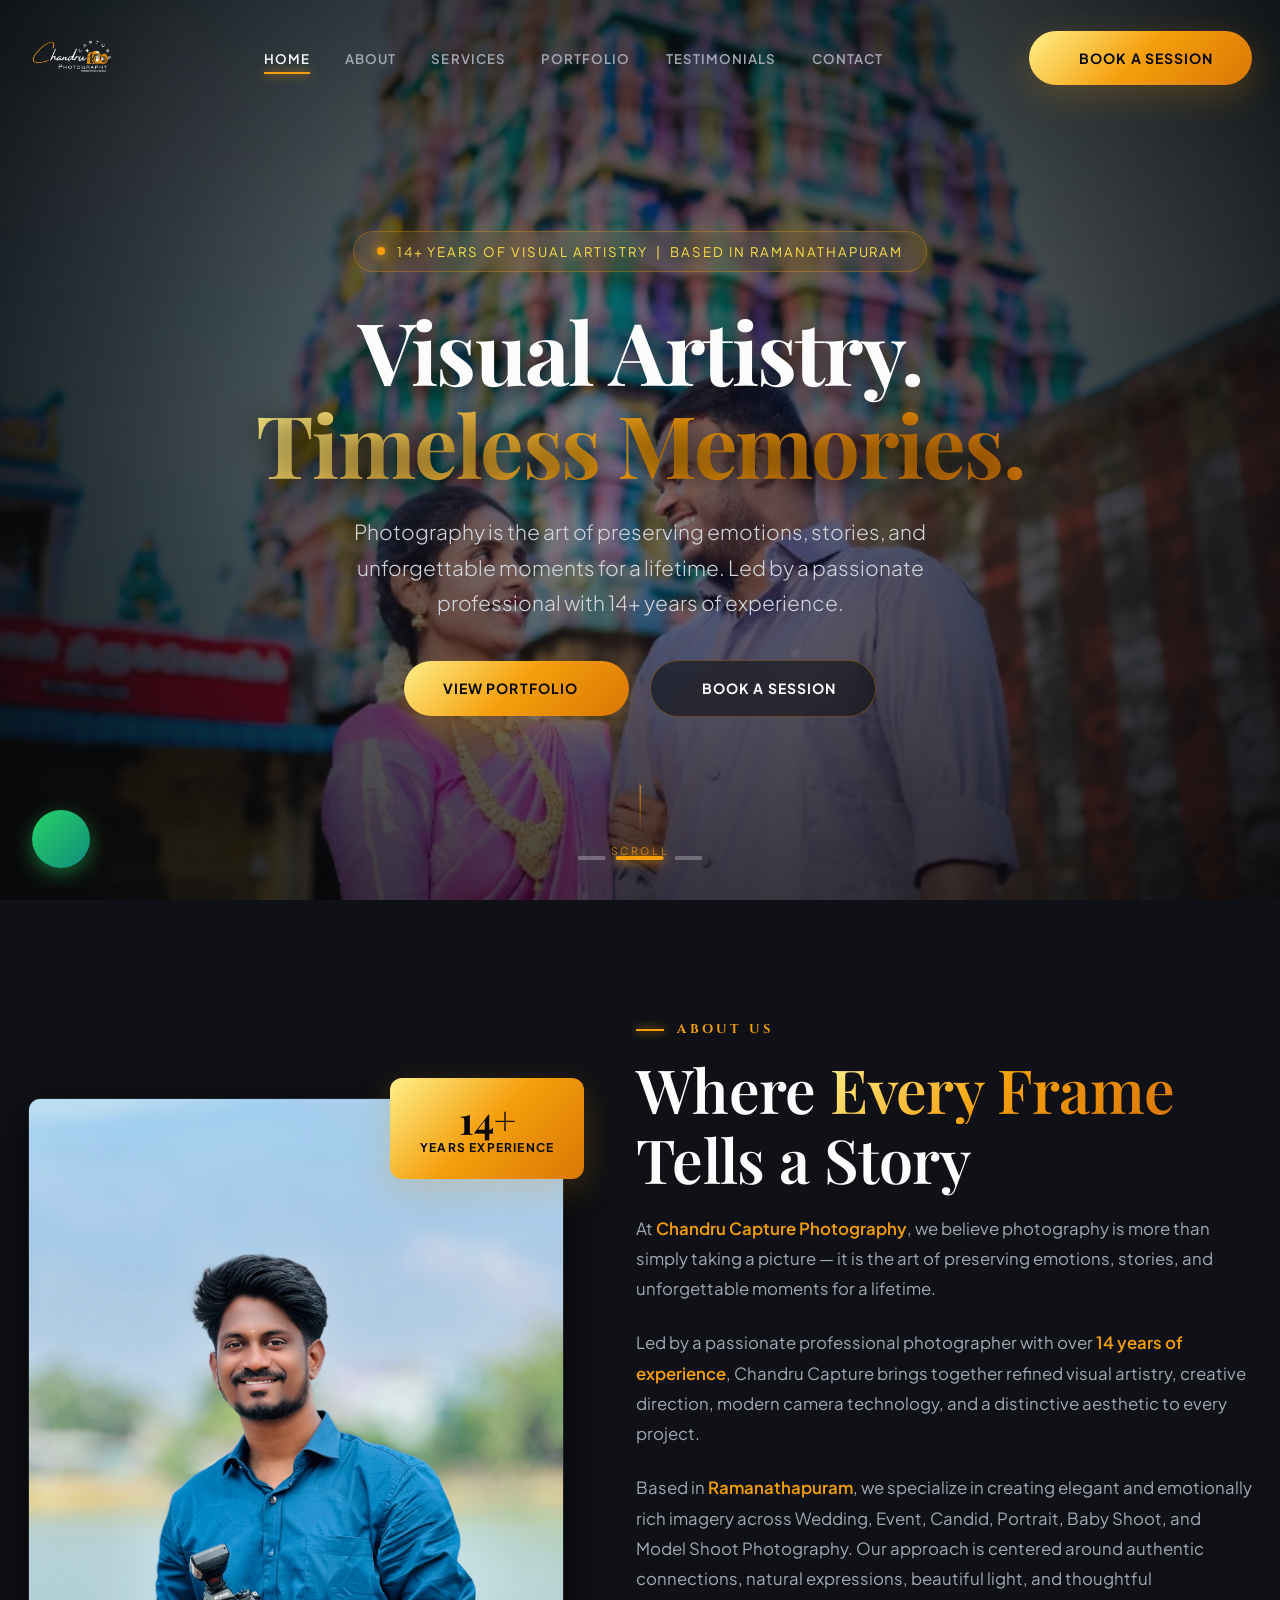
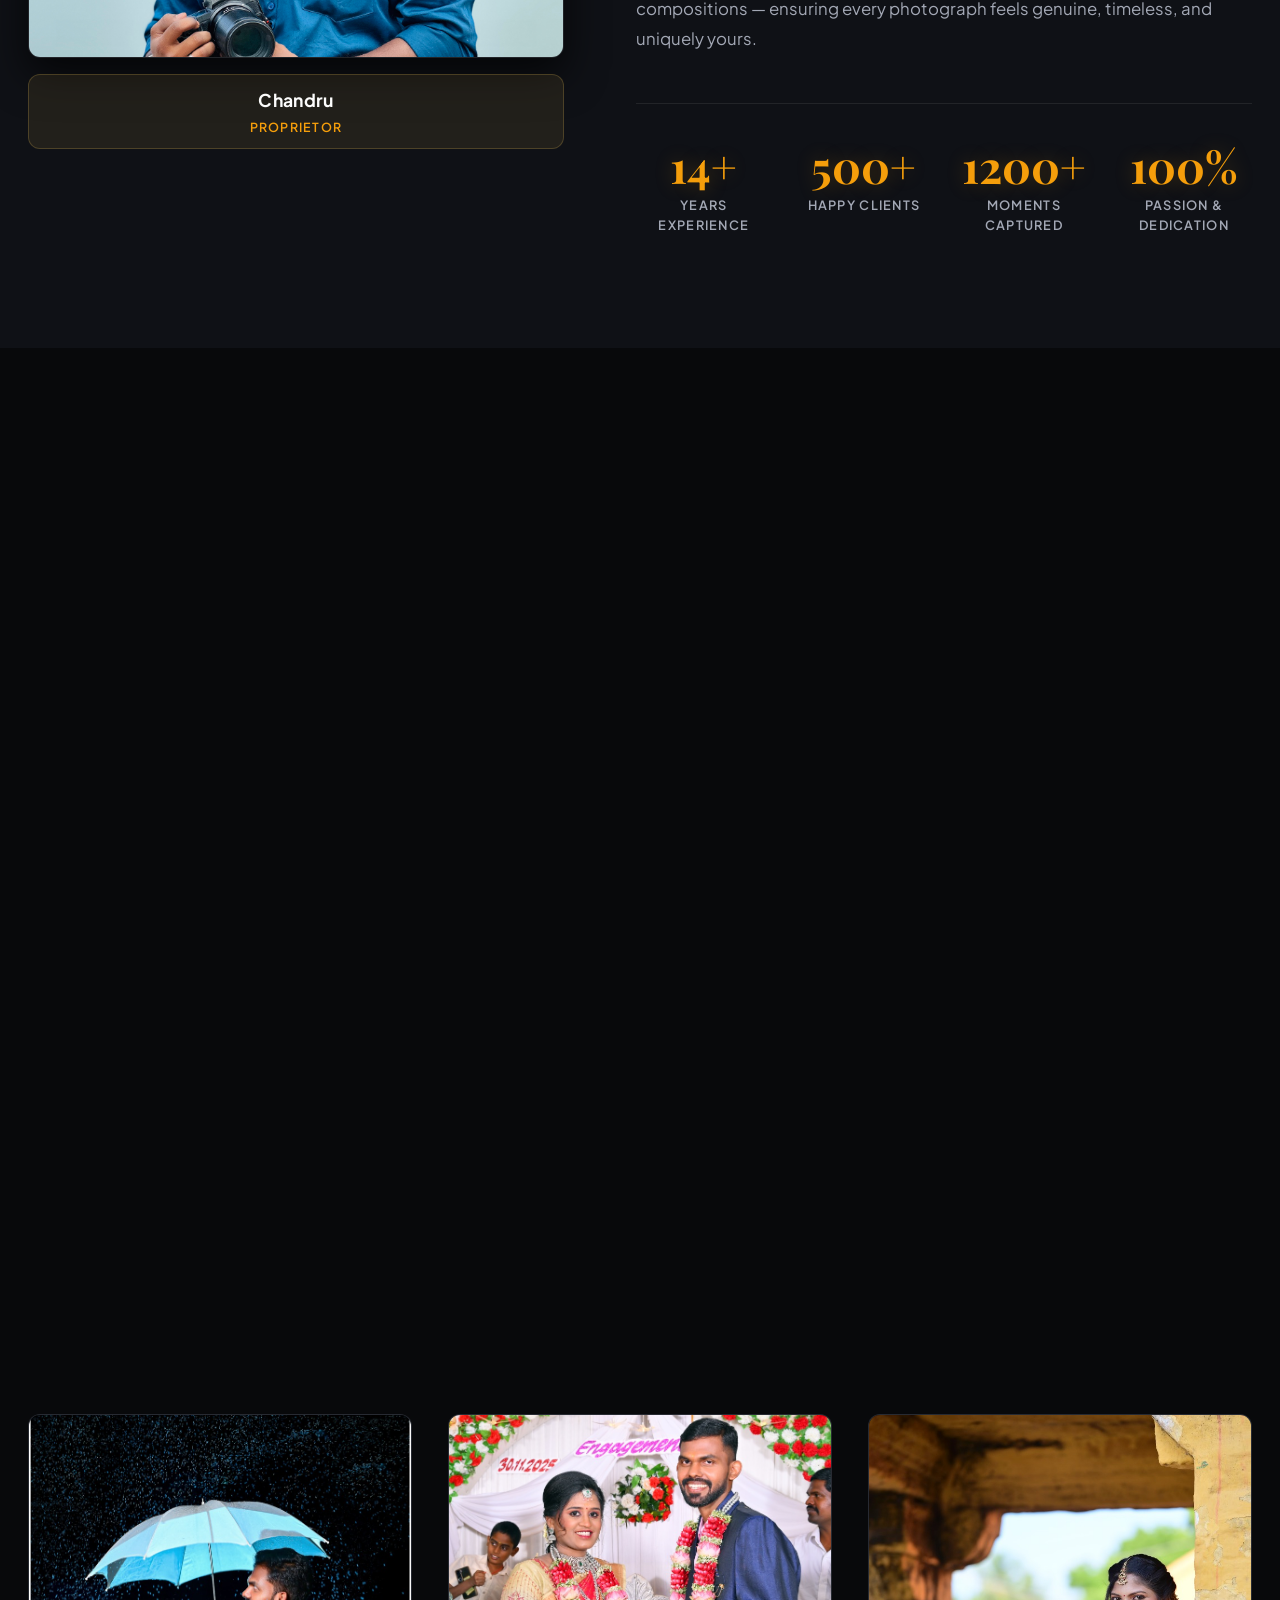
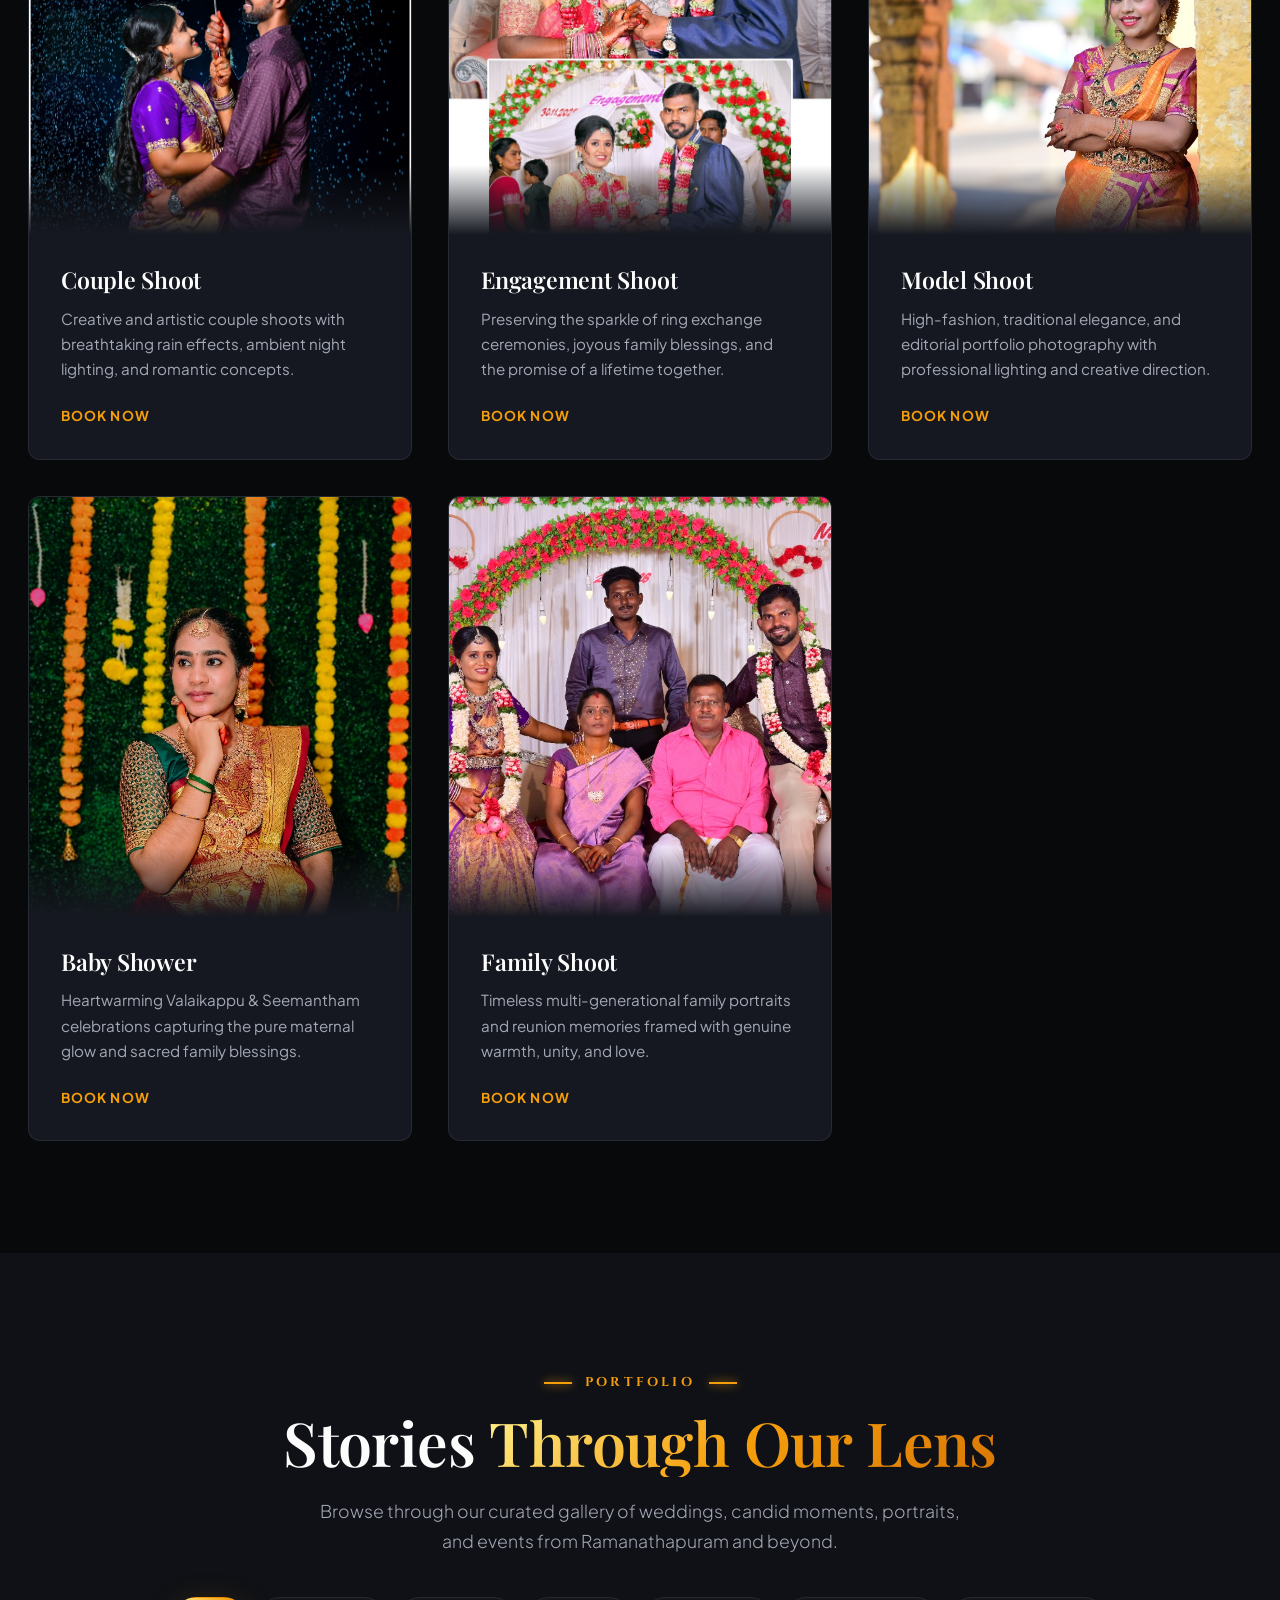
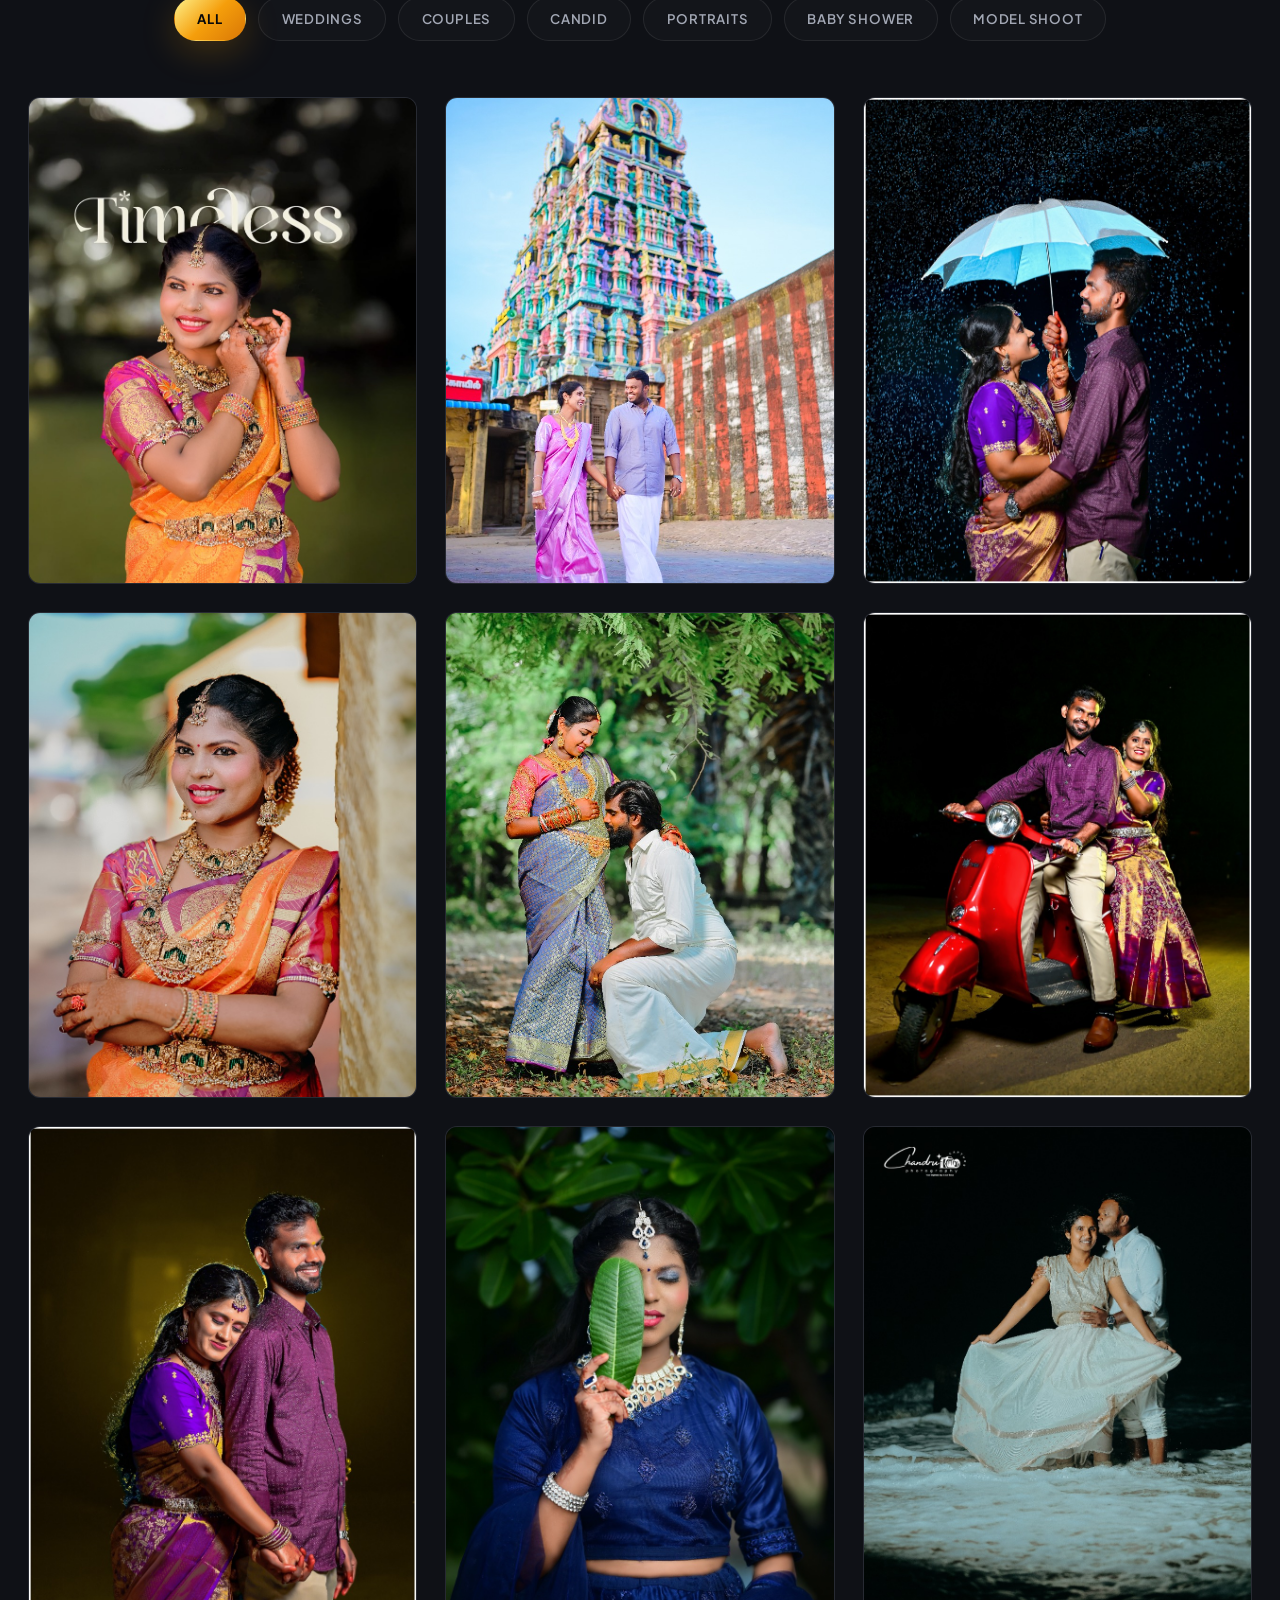
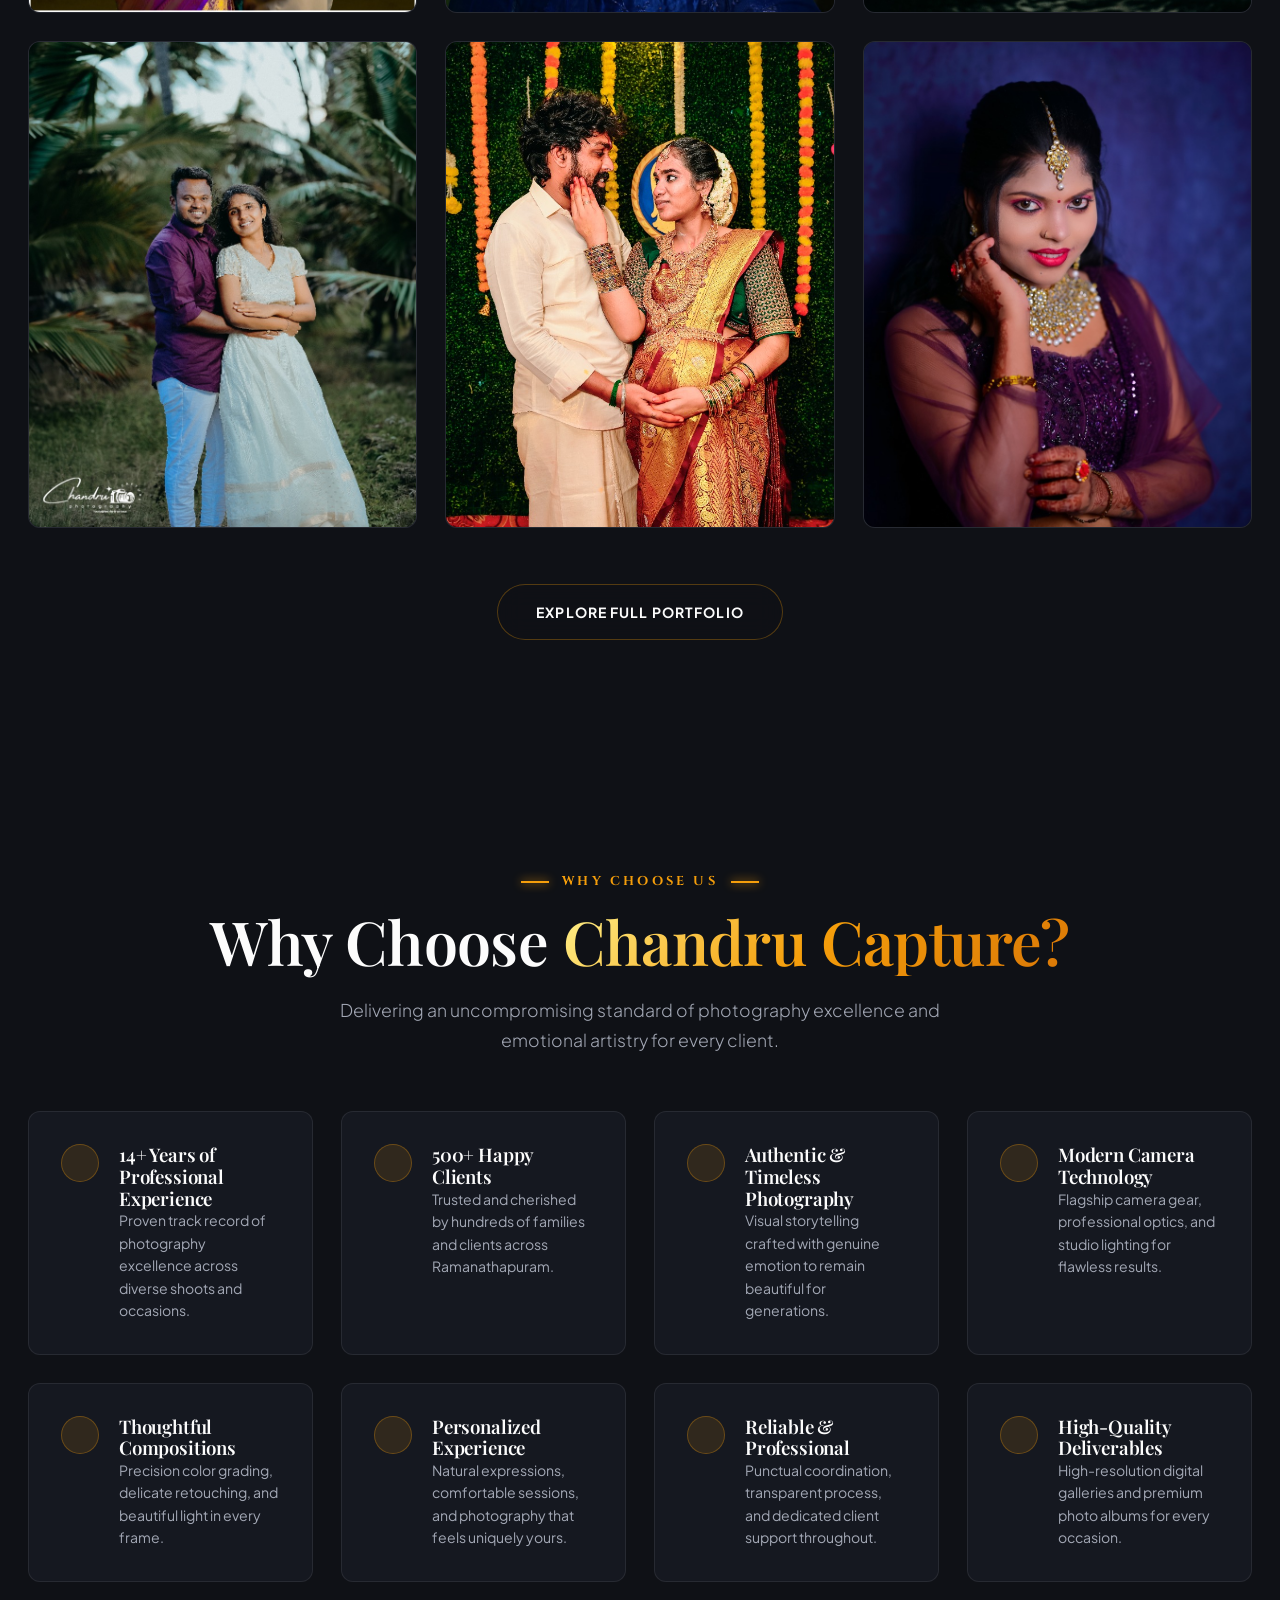
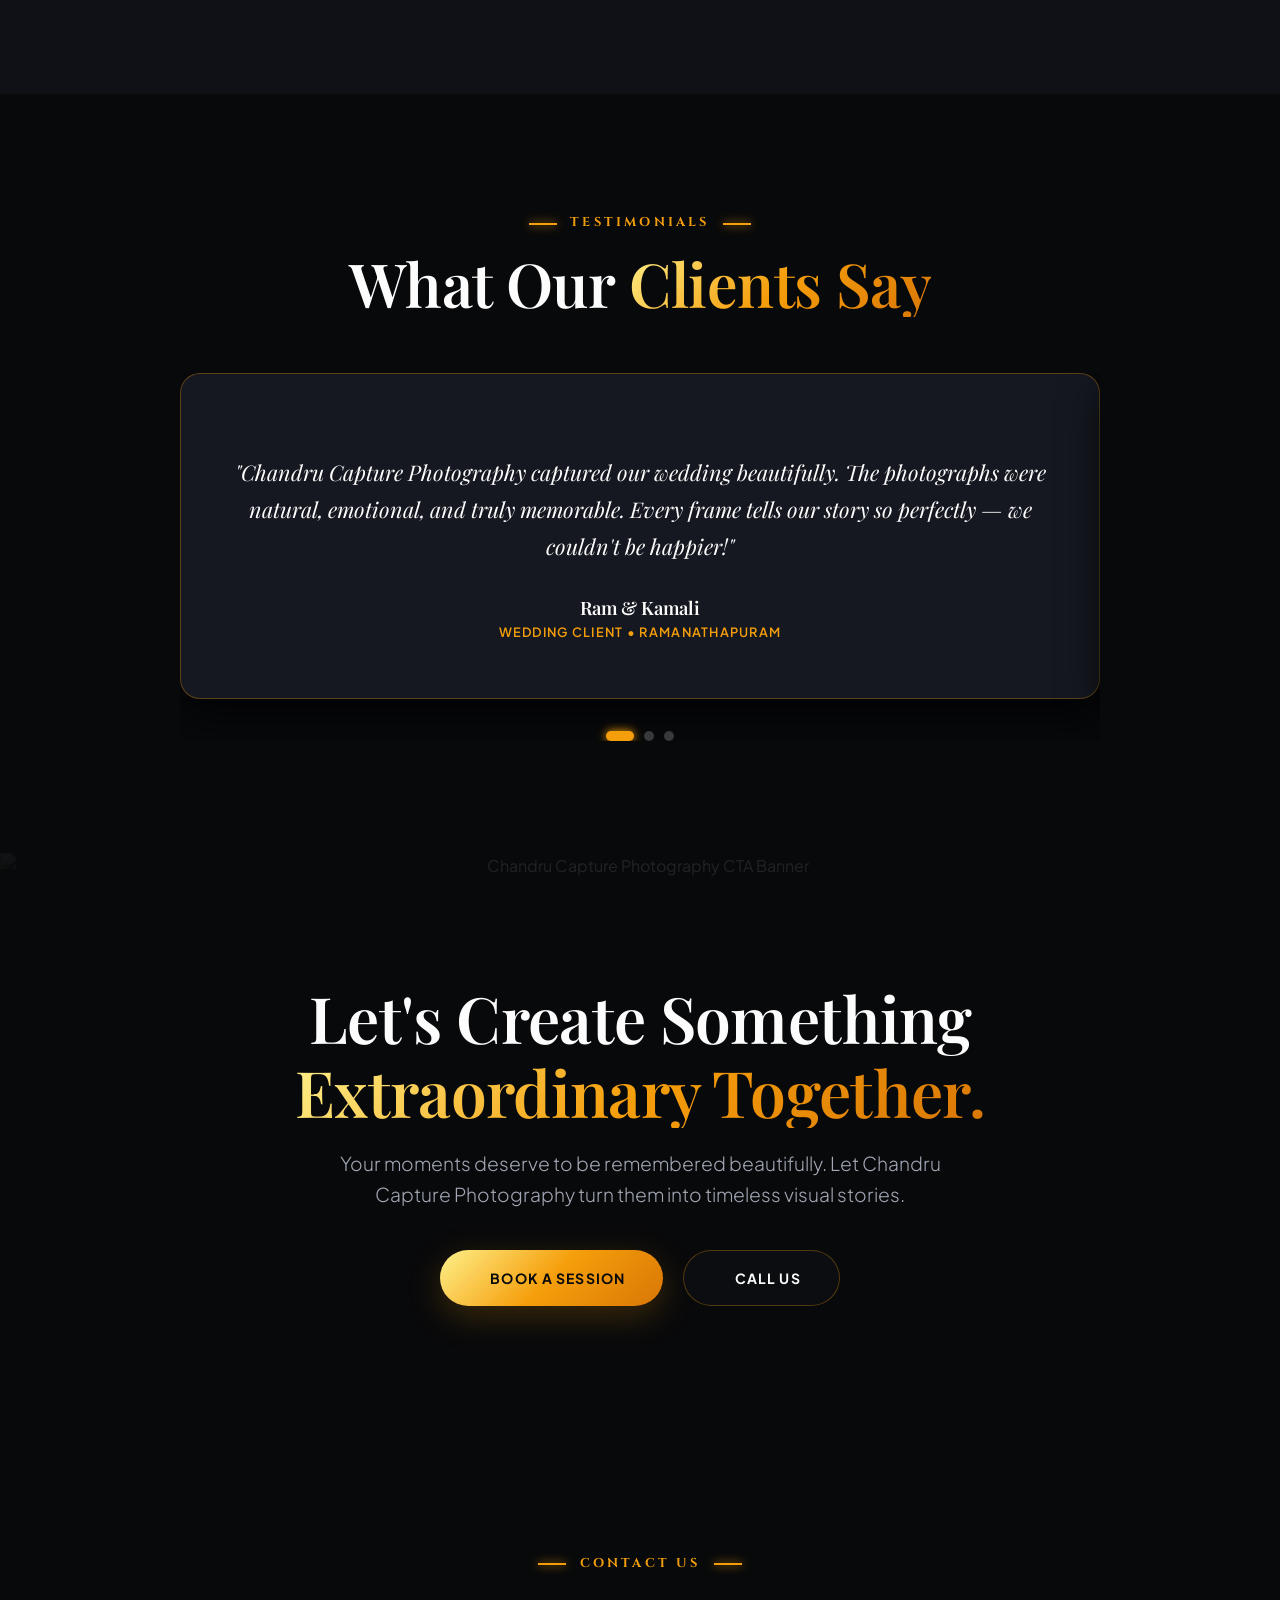
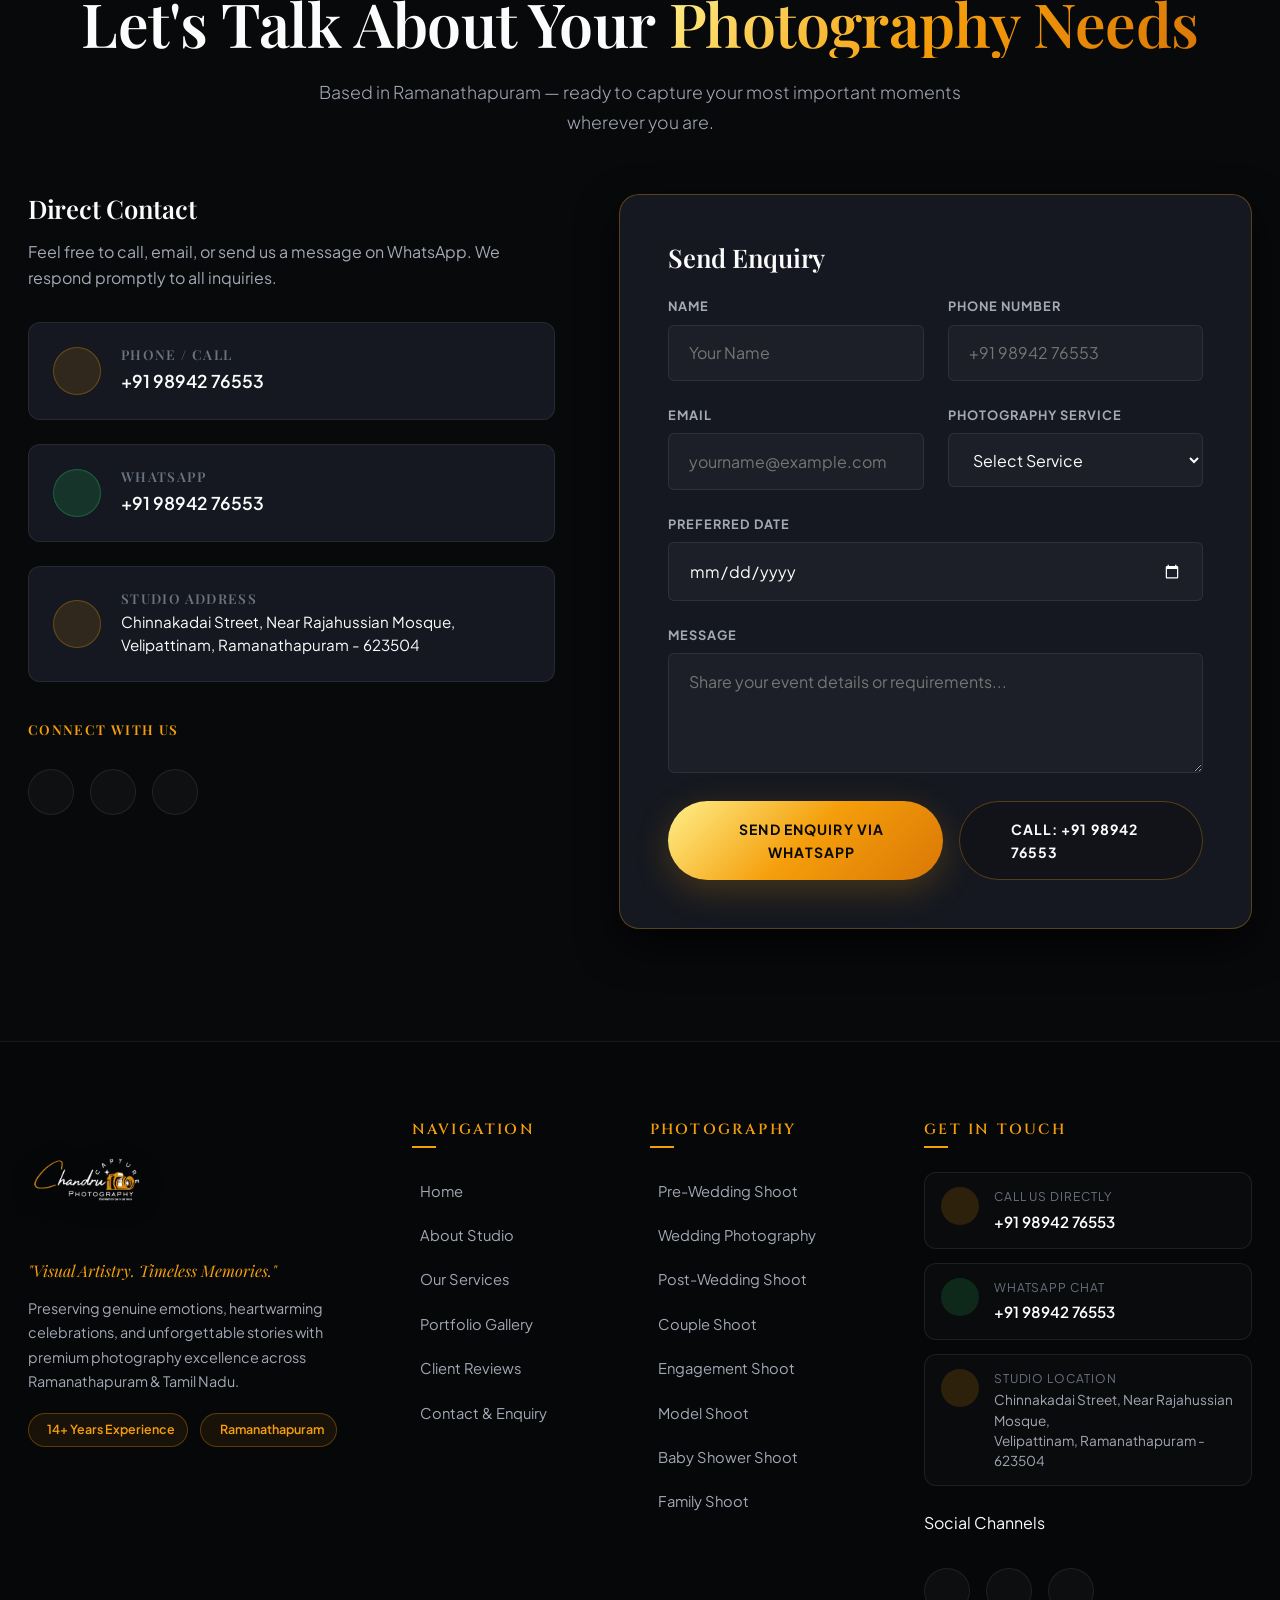
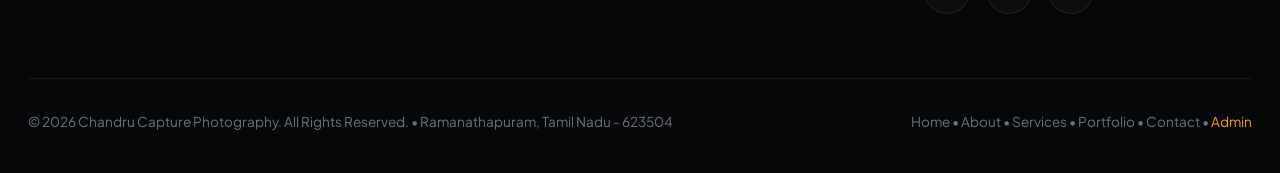
==== commit 16e745bd: "Add files via upload" ====
--- a/Chandru Photography/index.html
+++ b/Chandru Photography/index.html
@@ -17,9 +17,23 @@
   <meta property="og:title" content="Chandru Capture Photography | Visual Artistry. Timeless Memories.">
   <meta property="og:description"
     content="14+ Years of Experience. Preserving emotions, stories, and unforgettable moments for a lifetime.">
+  <meta property="og:url" content="https://www.chandrucapturephotography.in/">
   <meta property="og:image"
-    content="https://images.unsplash.com/photo-1519741497674-611481863552?auto=format&fit=crop&w=1600&q=80">
+    content="https://www.chandrucapturephotography.in/assets/hero-slide-1.jpg">
+  <meta property="og:image:secure_url"
+    content="https://www.chandrucapturephotography.in/assets/hero-slide-1.jpg">
+  <meta property="og:image:type" content="image/jpeg">
   <meta property="og:type" content="website">
+
+  <!-- Twitter Card Tags -->
+  <meta name="twitter:card" content="summary_large_image">
+  <meta name="twitter:title" content="Chandru Capture Photography | Visual Artistry. Timeless Memories.">
+  <meta name="twitter:description"
+    content="14+ Years of Experience. Preserving emotions, stories, and unforgettable moments for a lifetime.">
+  <meta name="twitter:image" content="https://www.chandrucapturephotography.in/assets/hero-slide-1.jpg">
+
+  <!-- Favicon -->
+  <link rel="icon" type="image/png" href="assets/logo.png">
 
   <!-- Stylesheet & Icons -->
   <link rel="stylesheet" href="styles.css?v=3.0">
